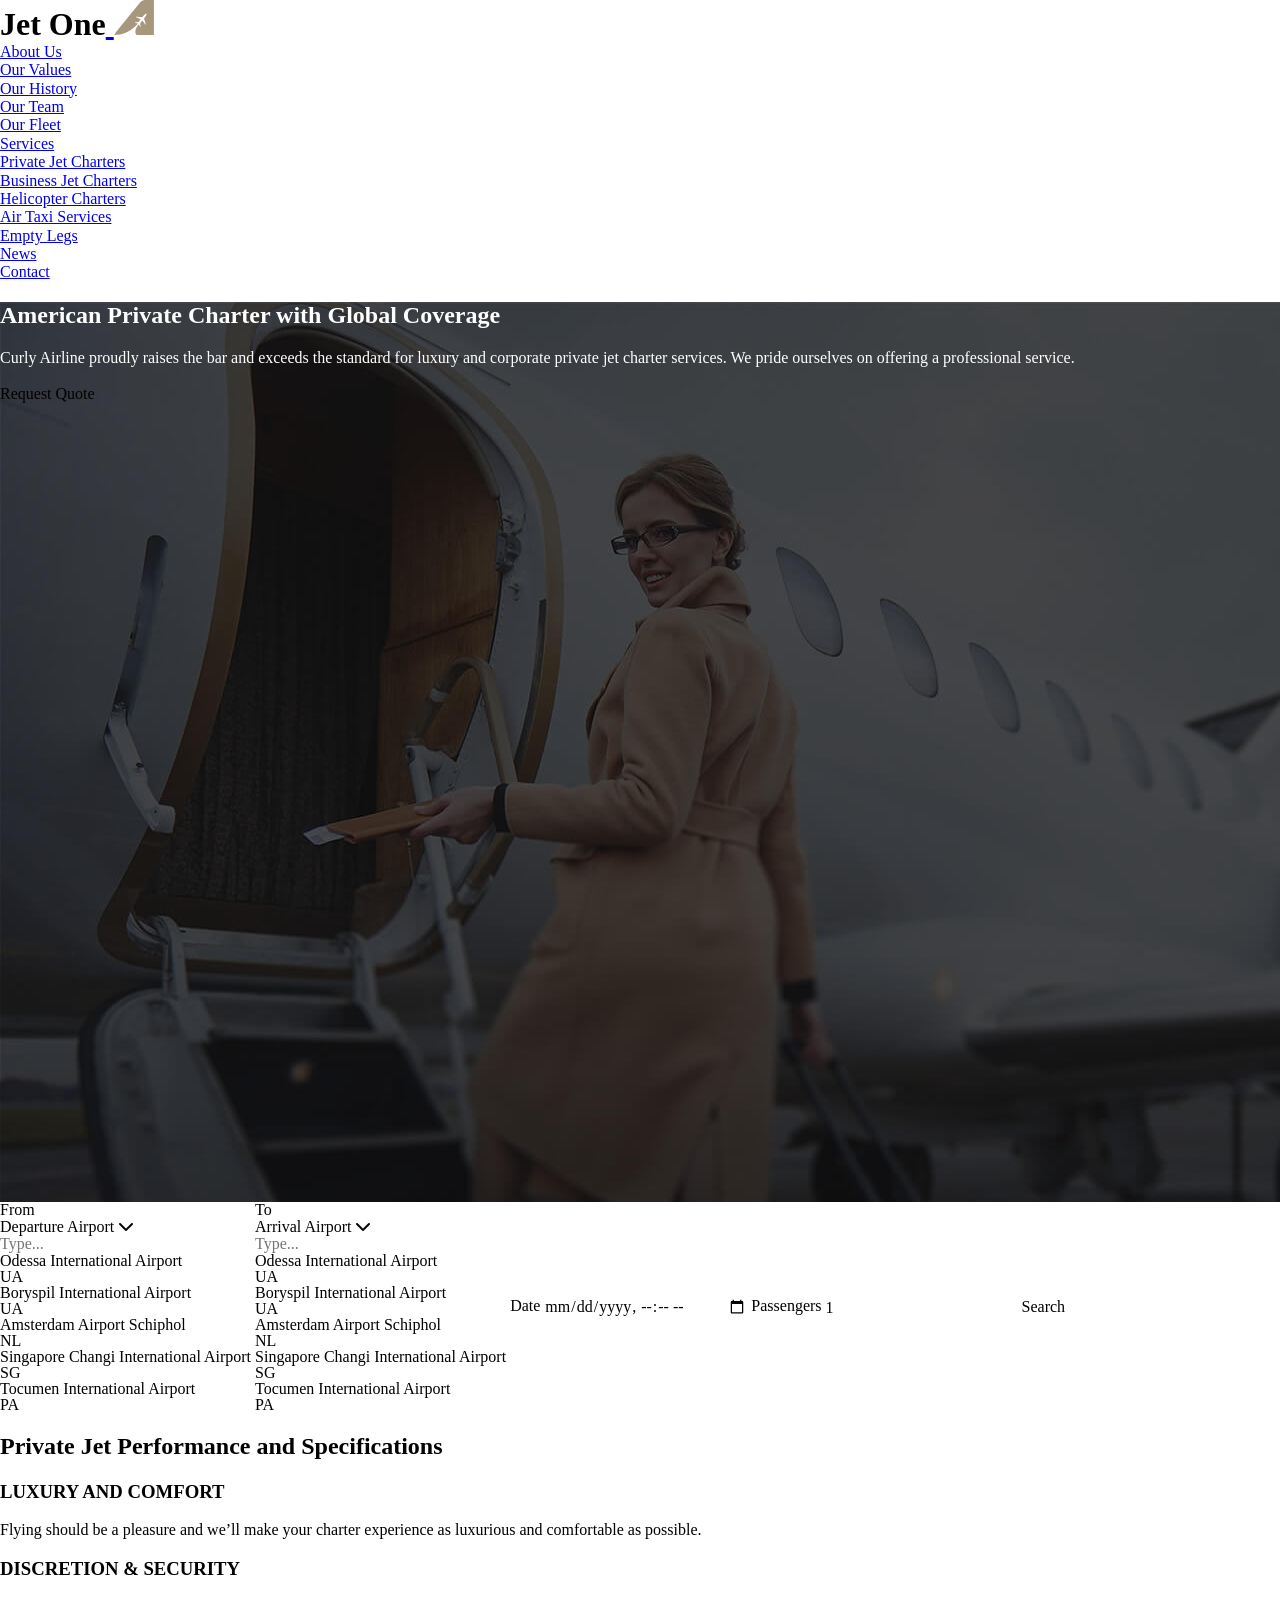
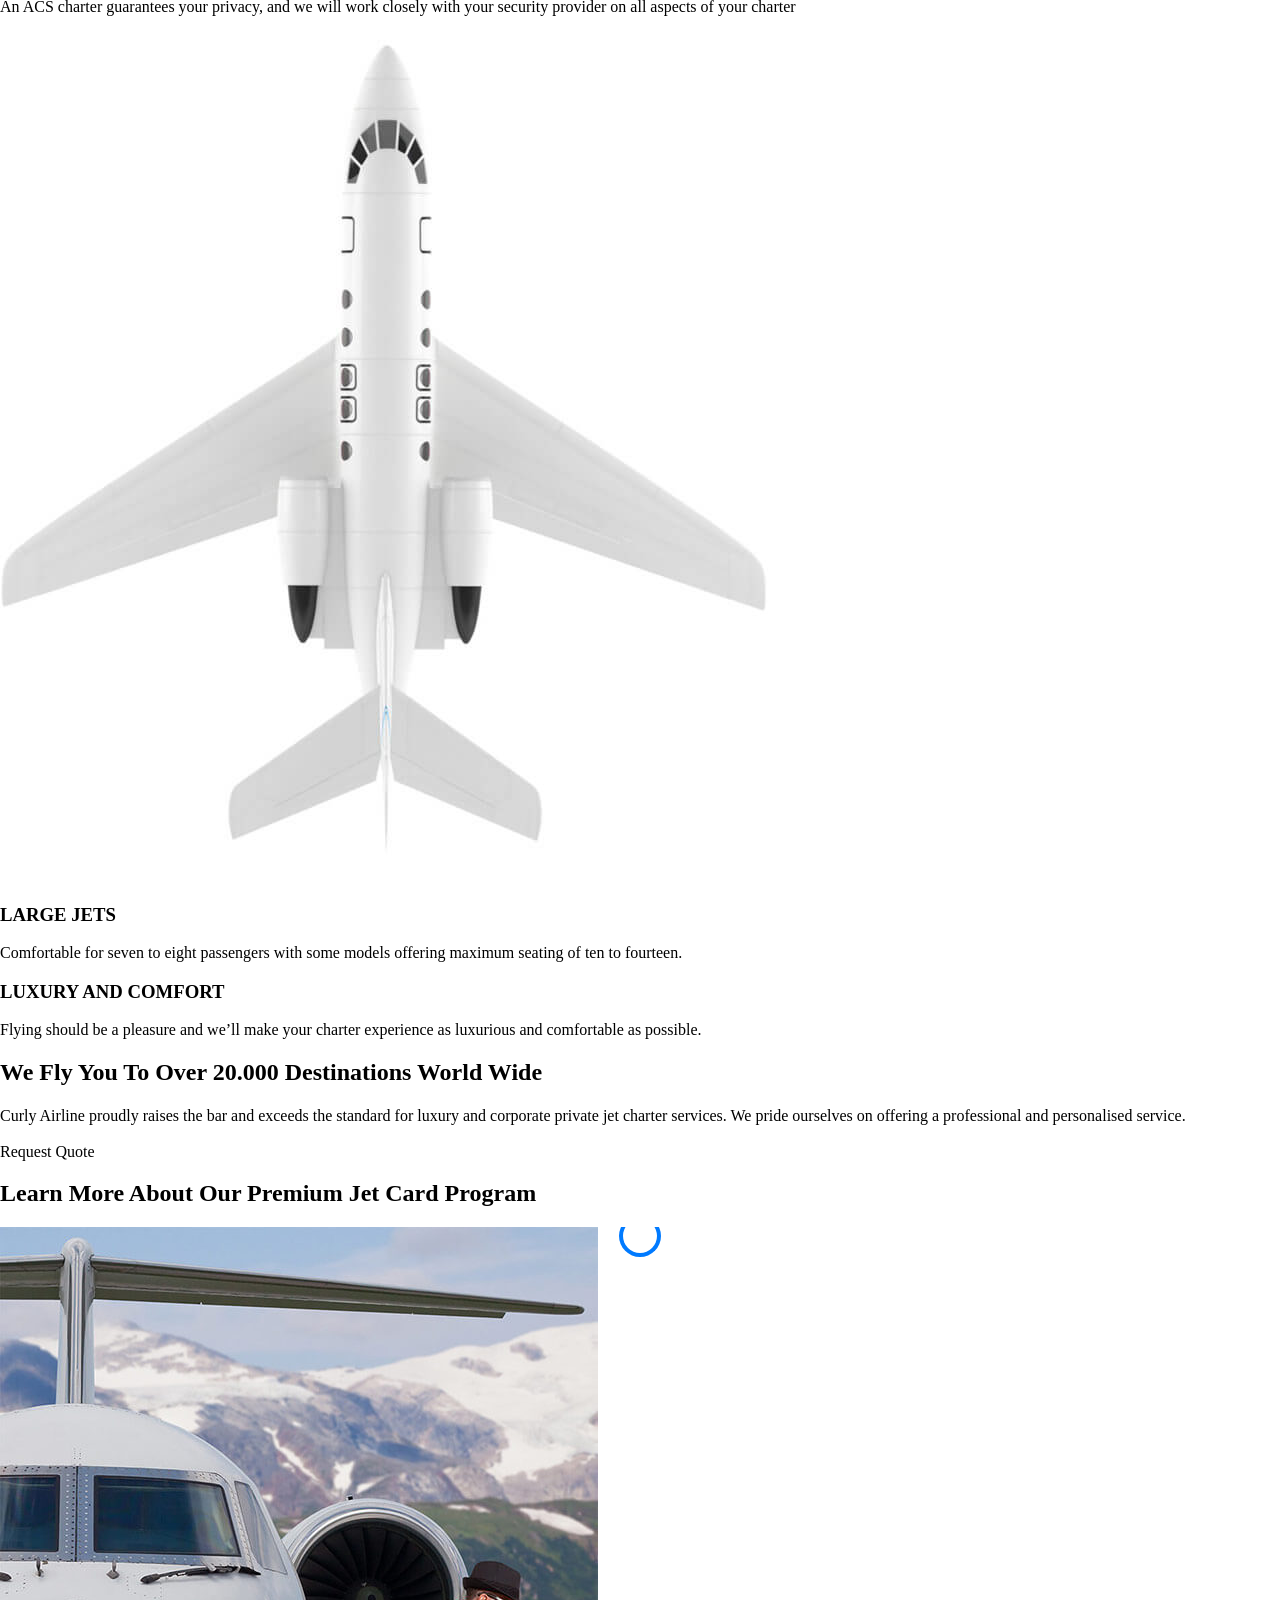
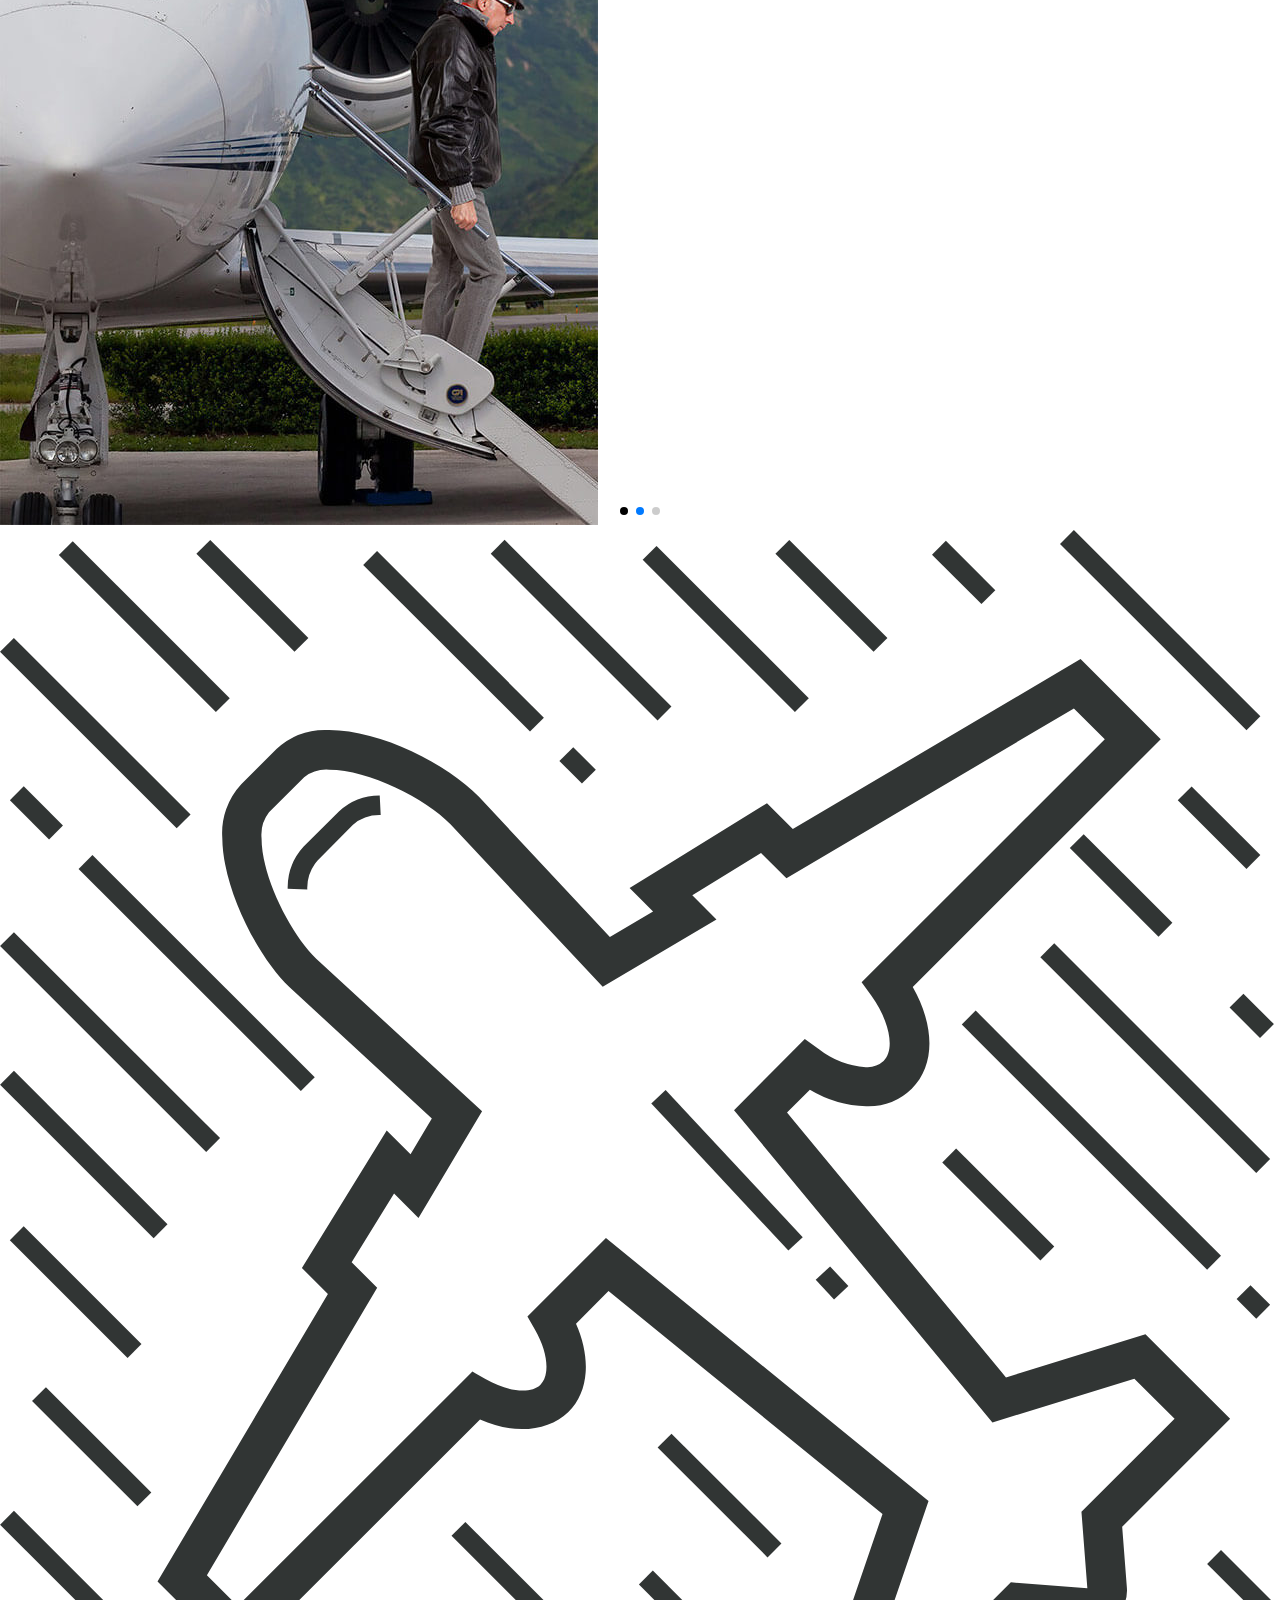
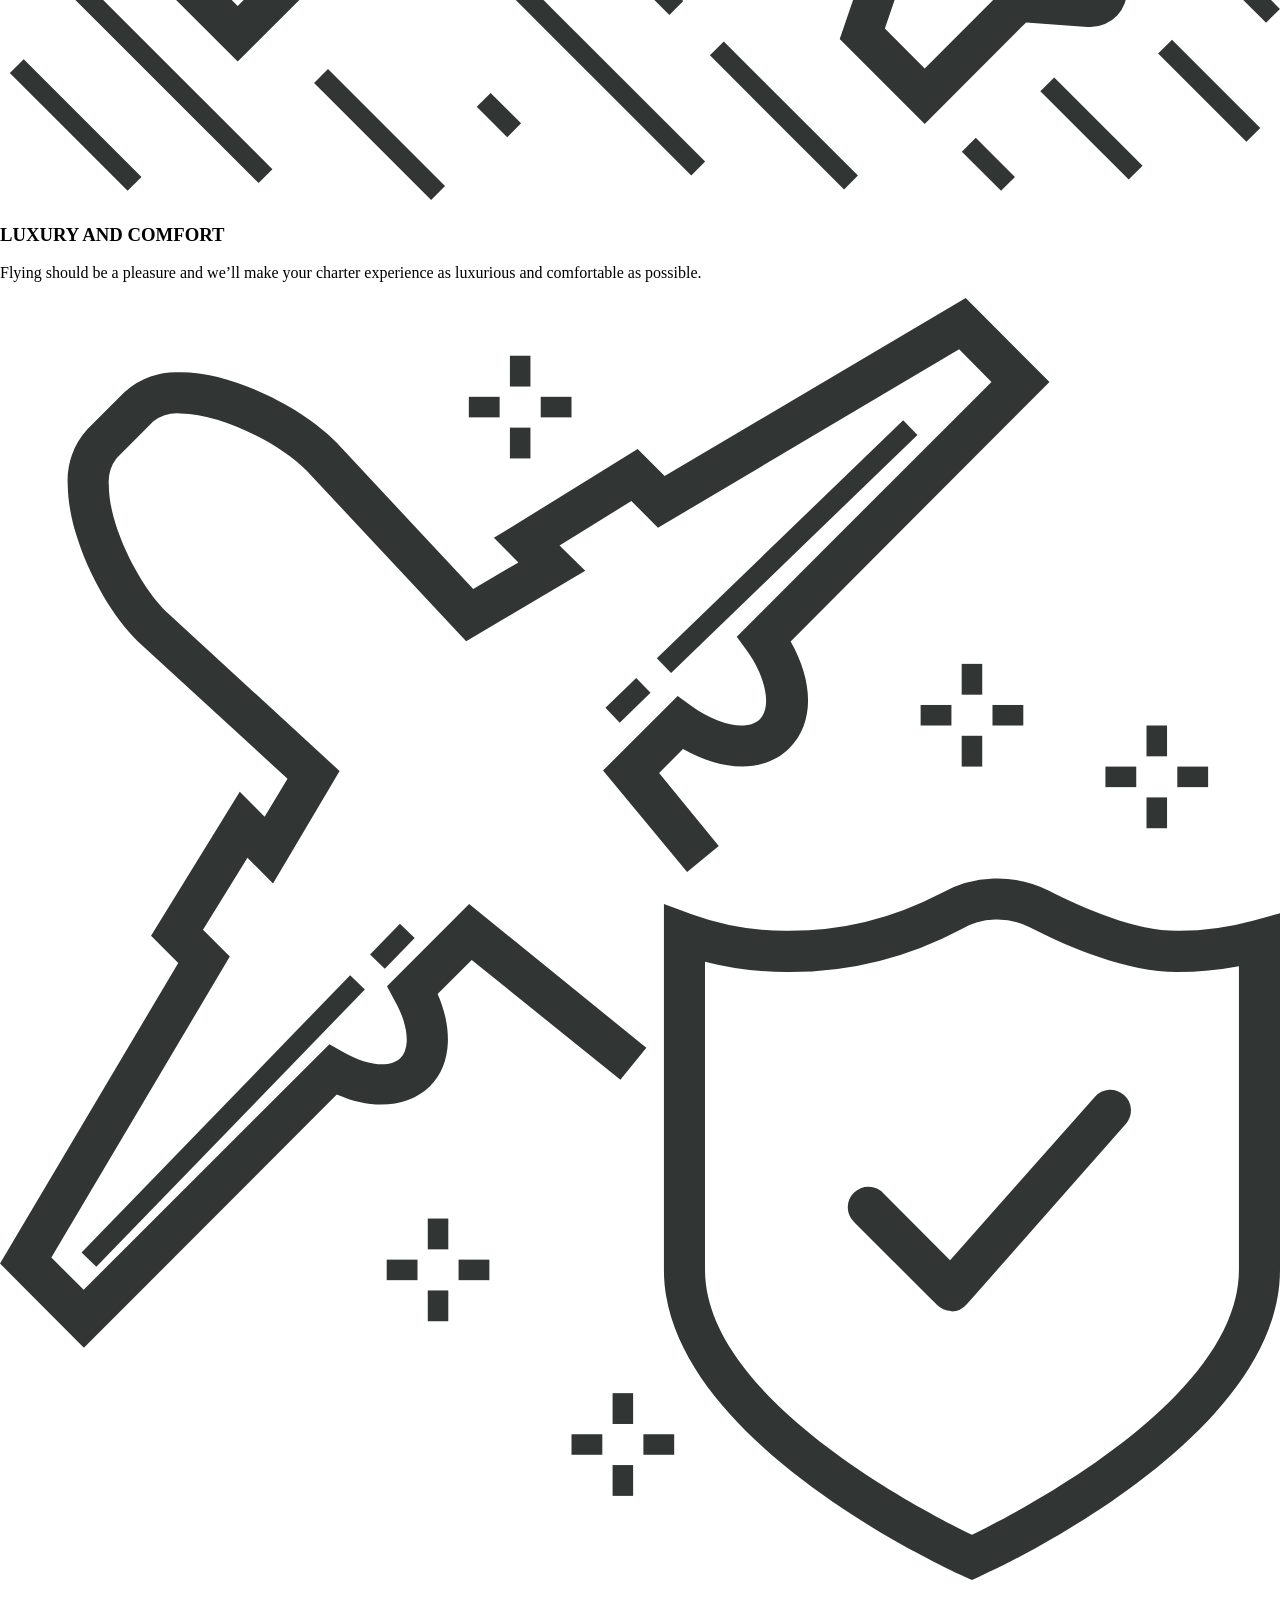
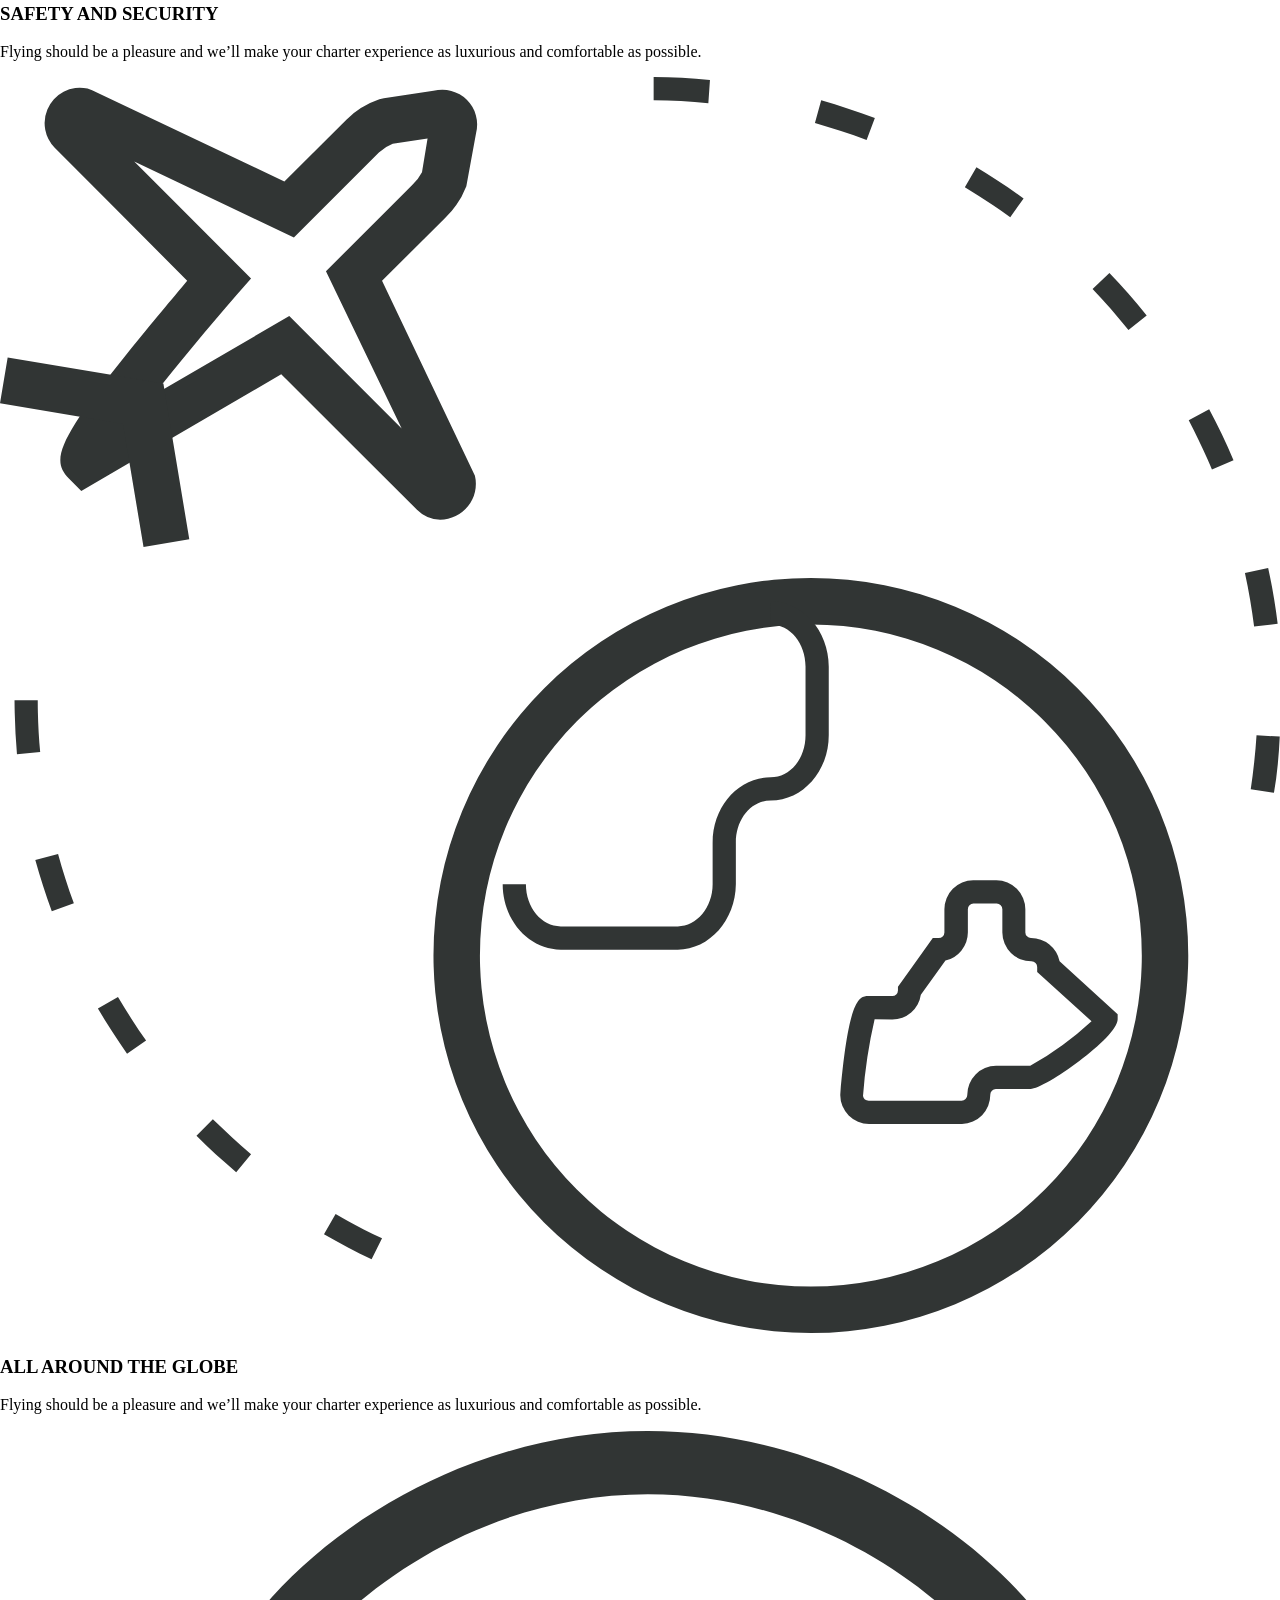
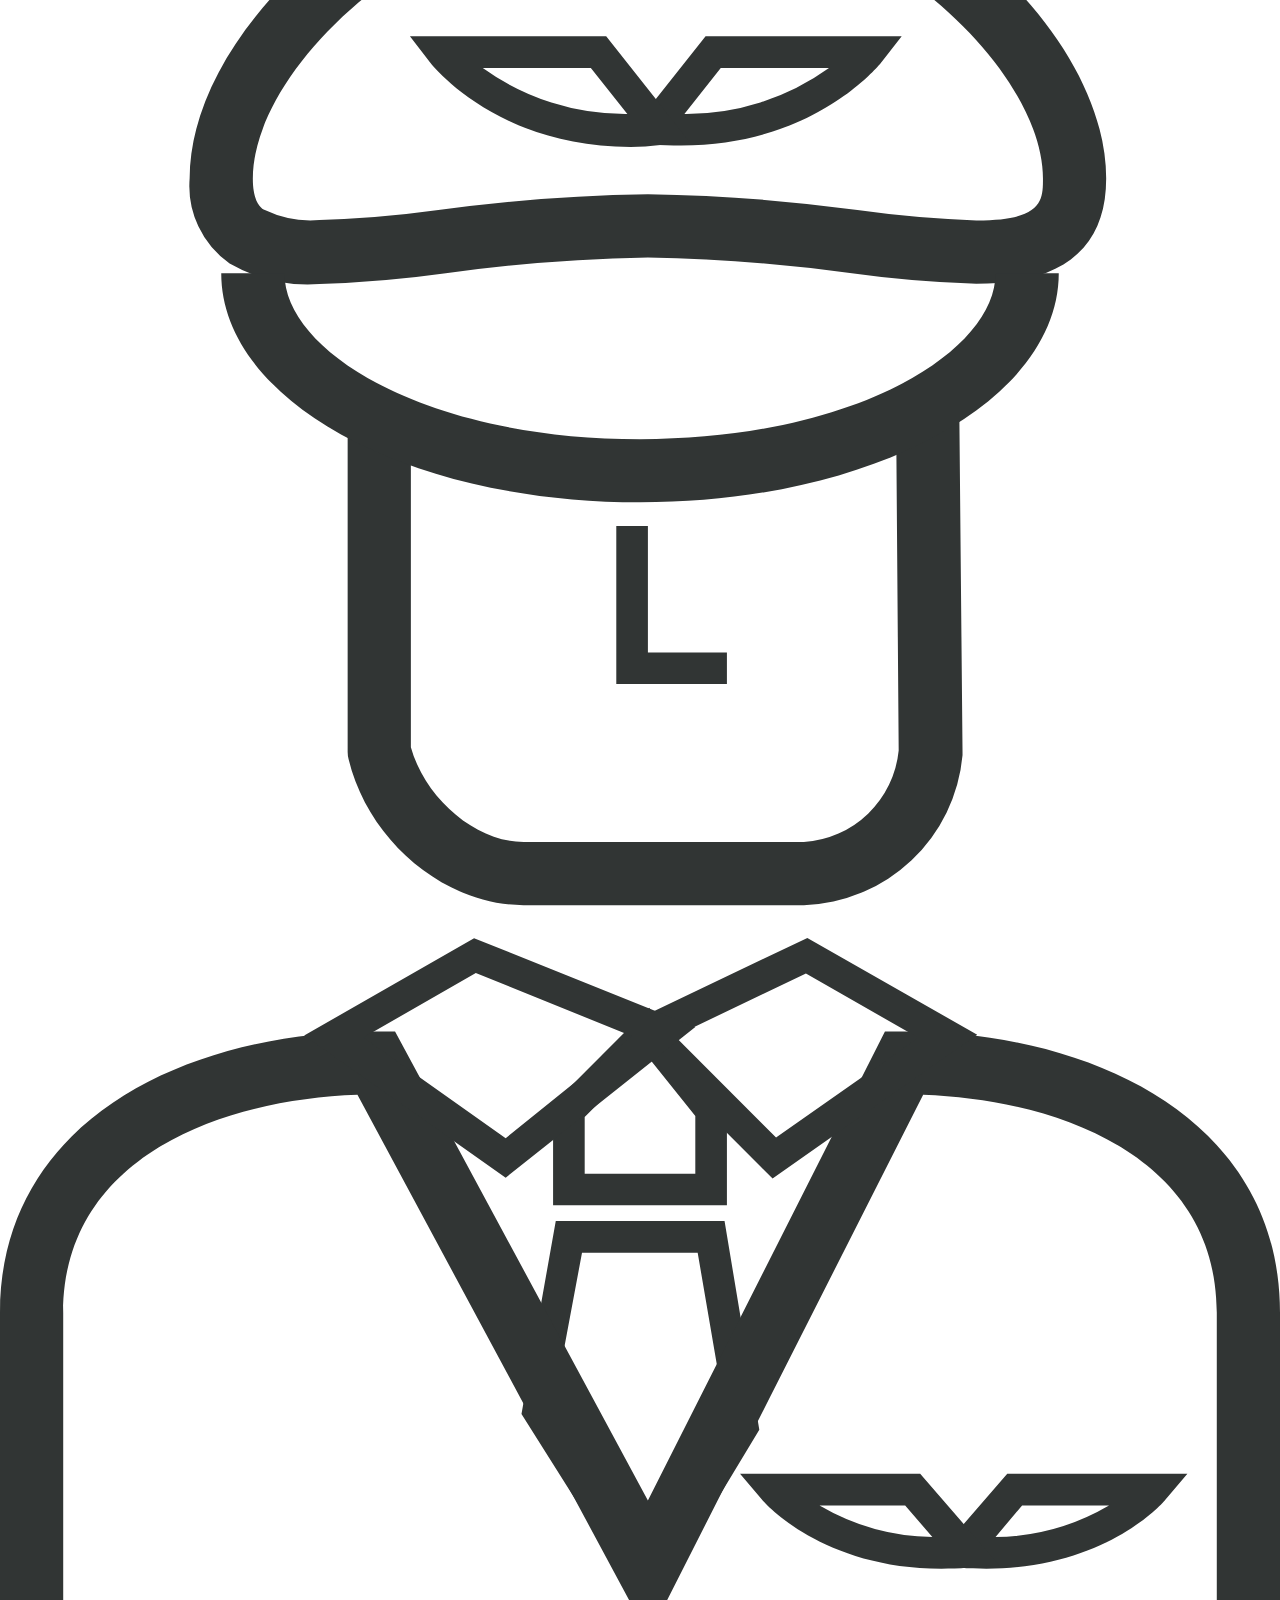
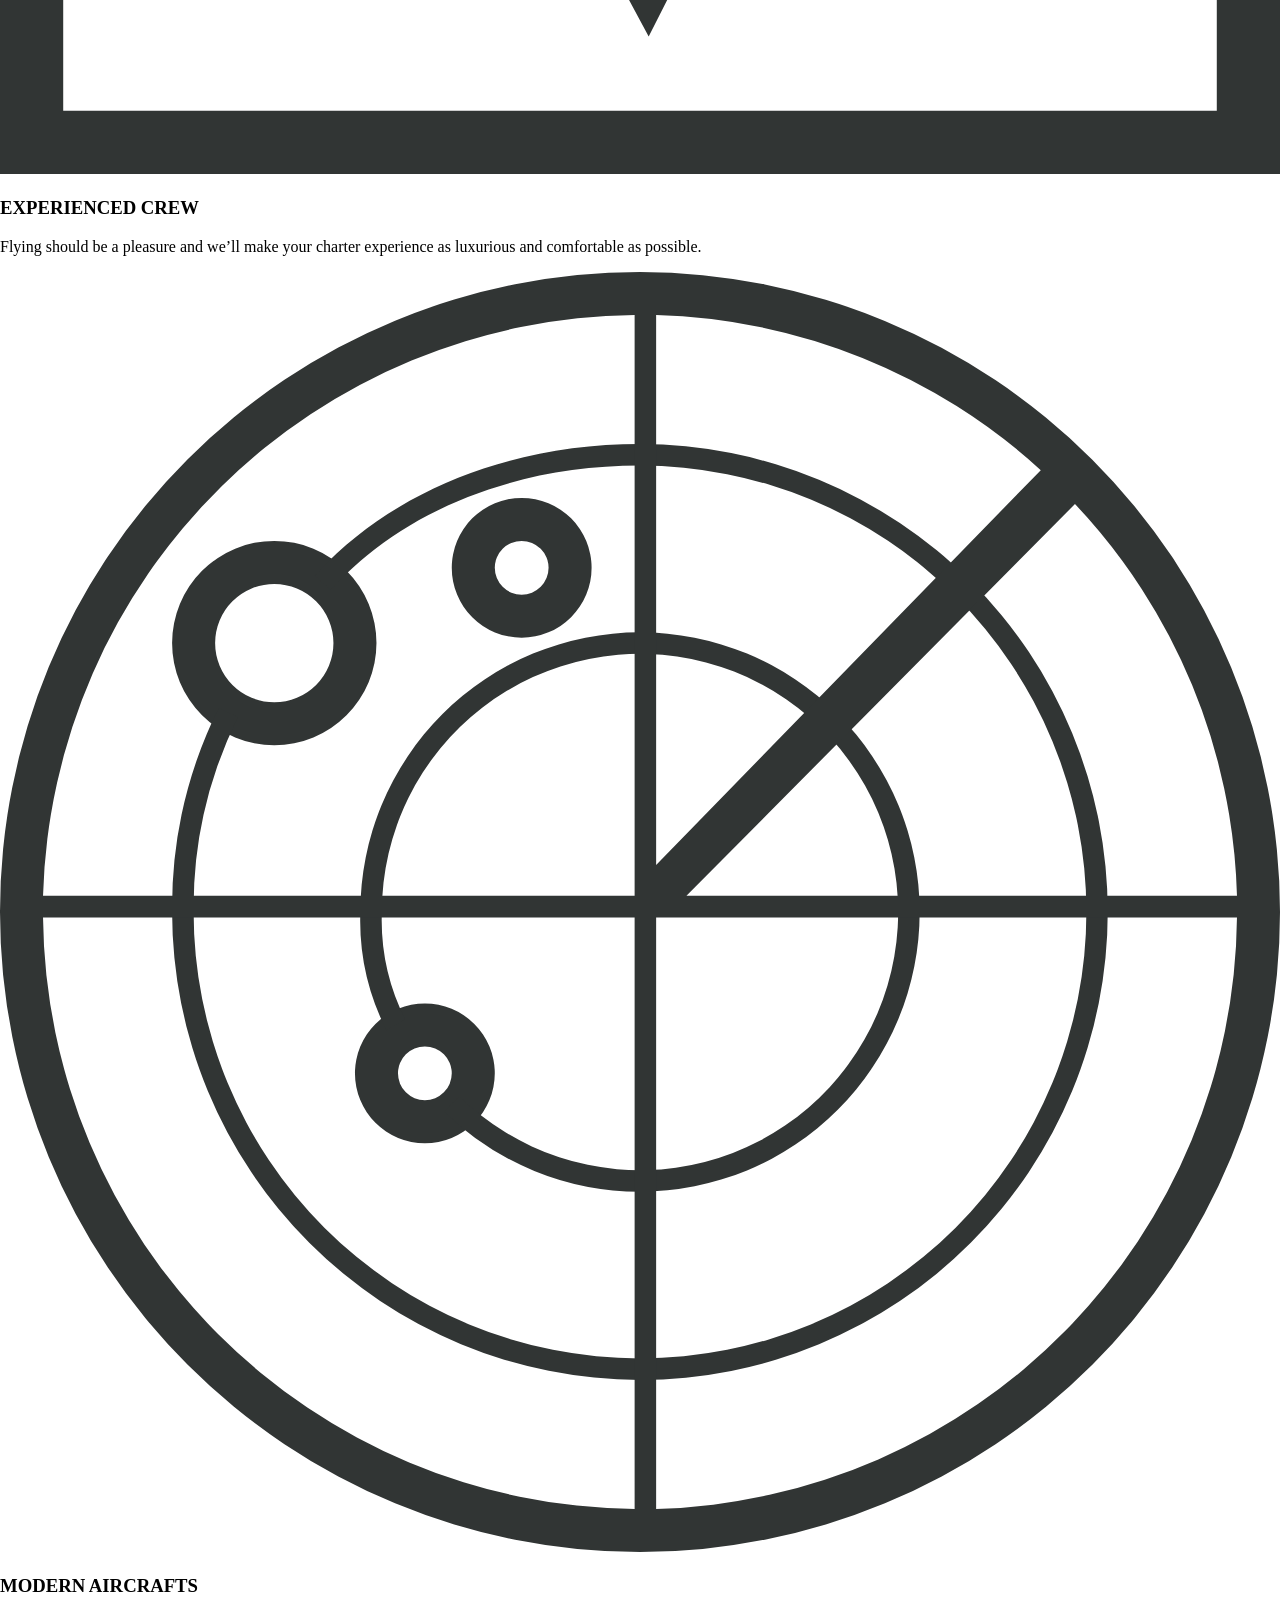
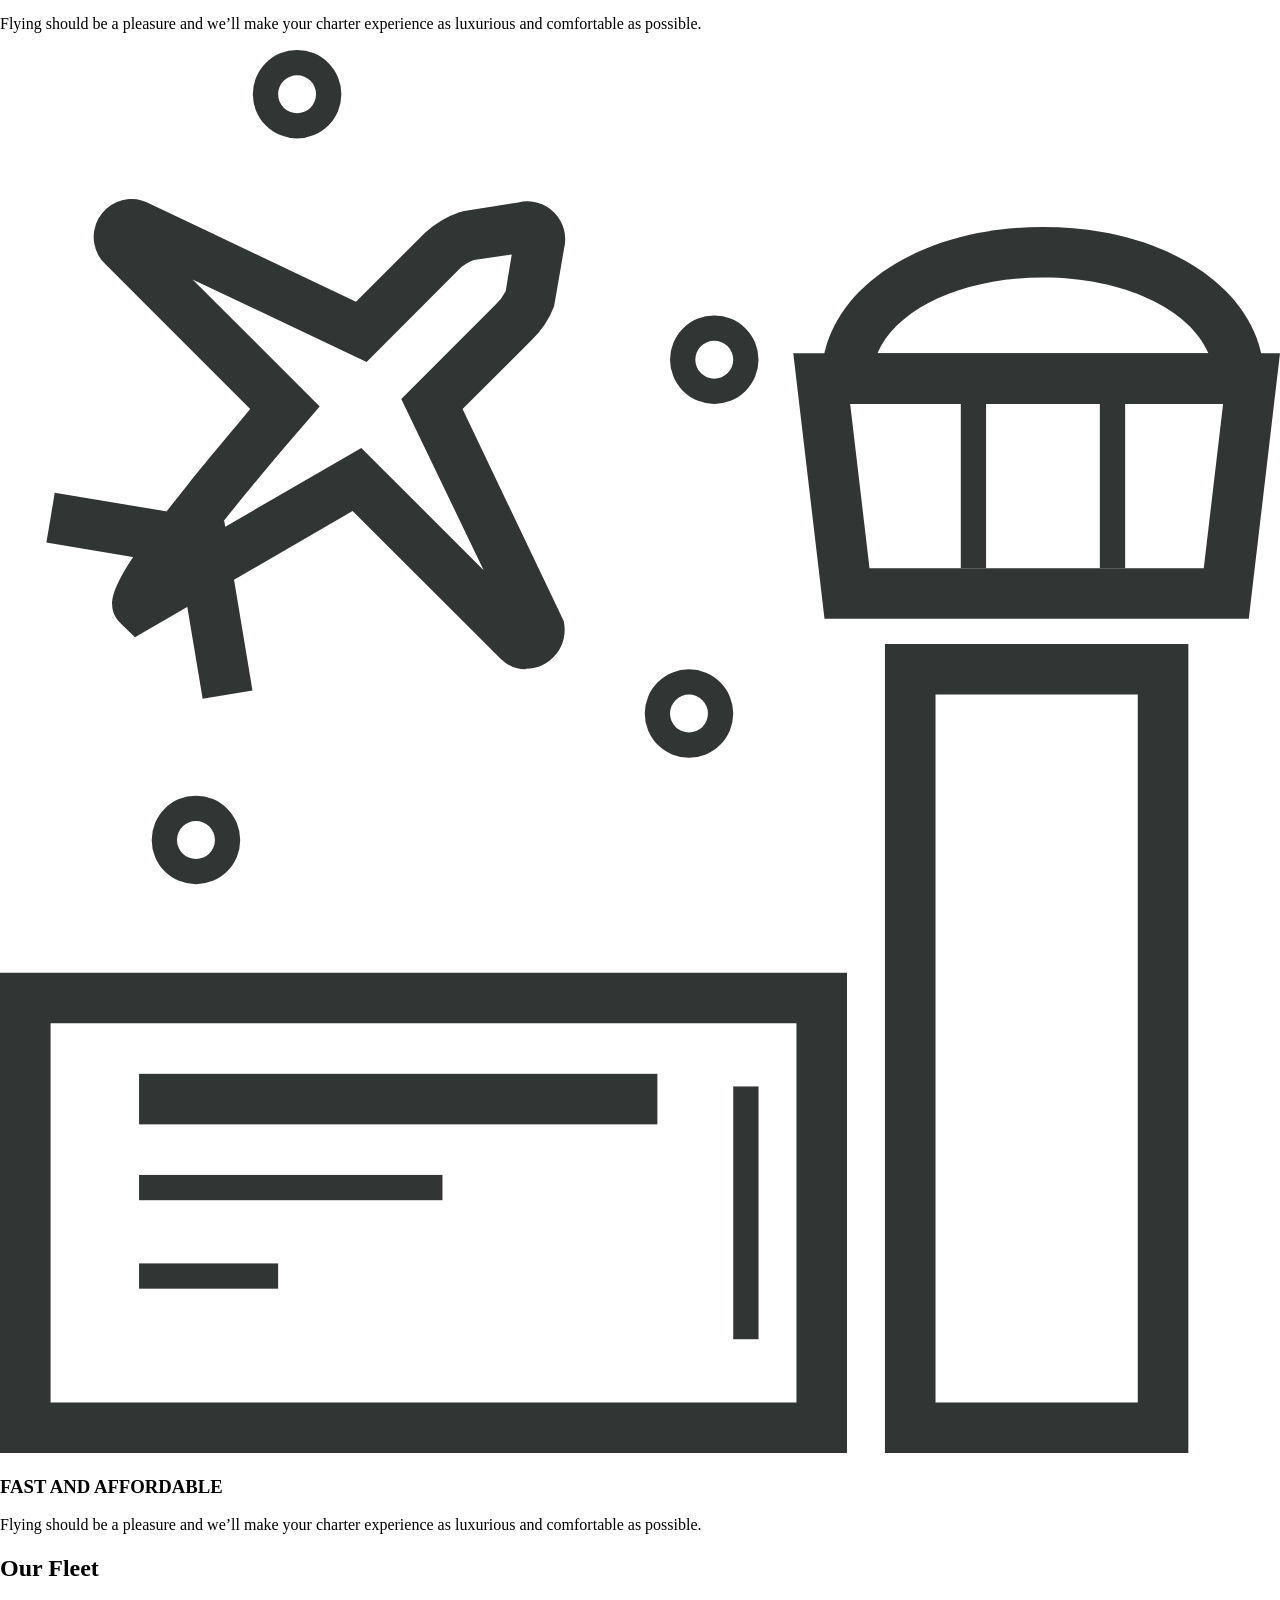
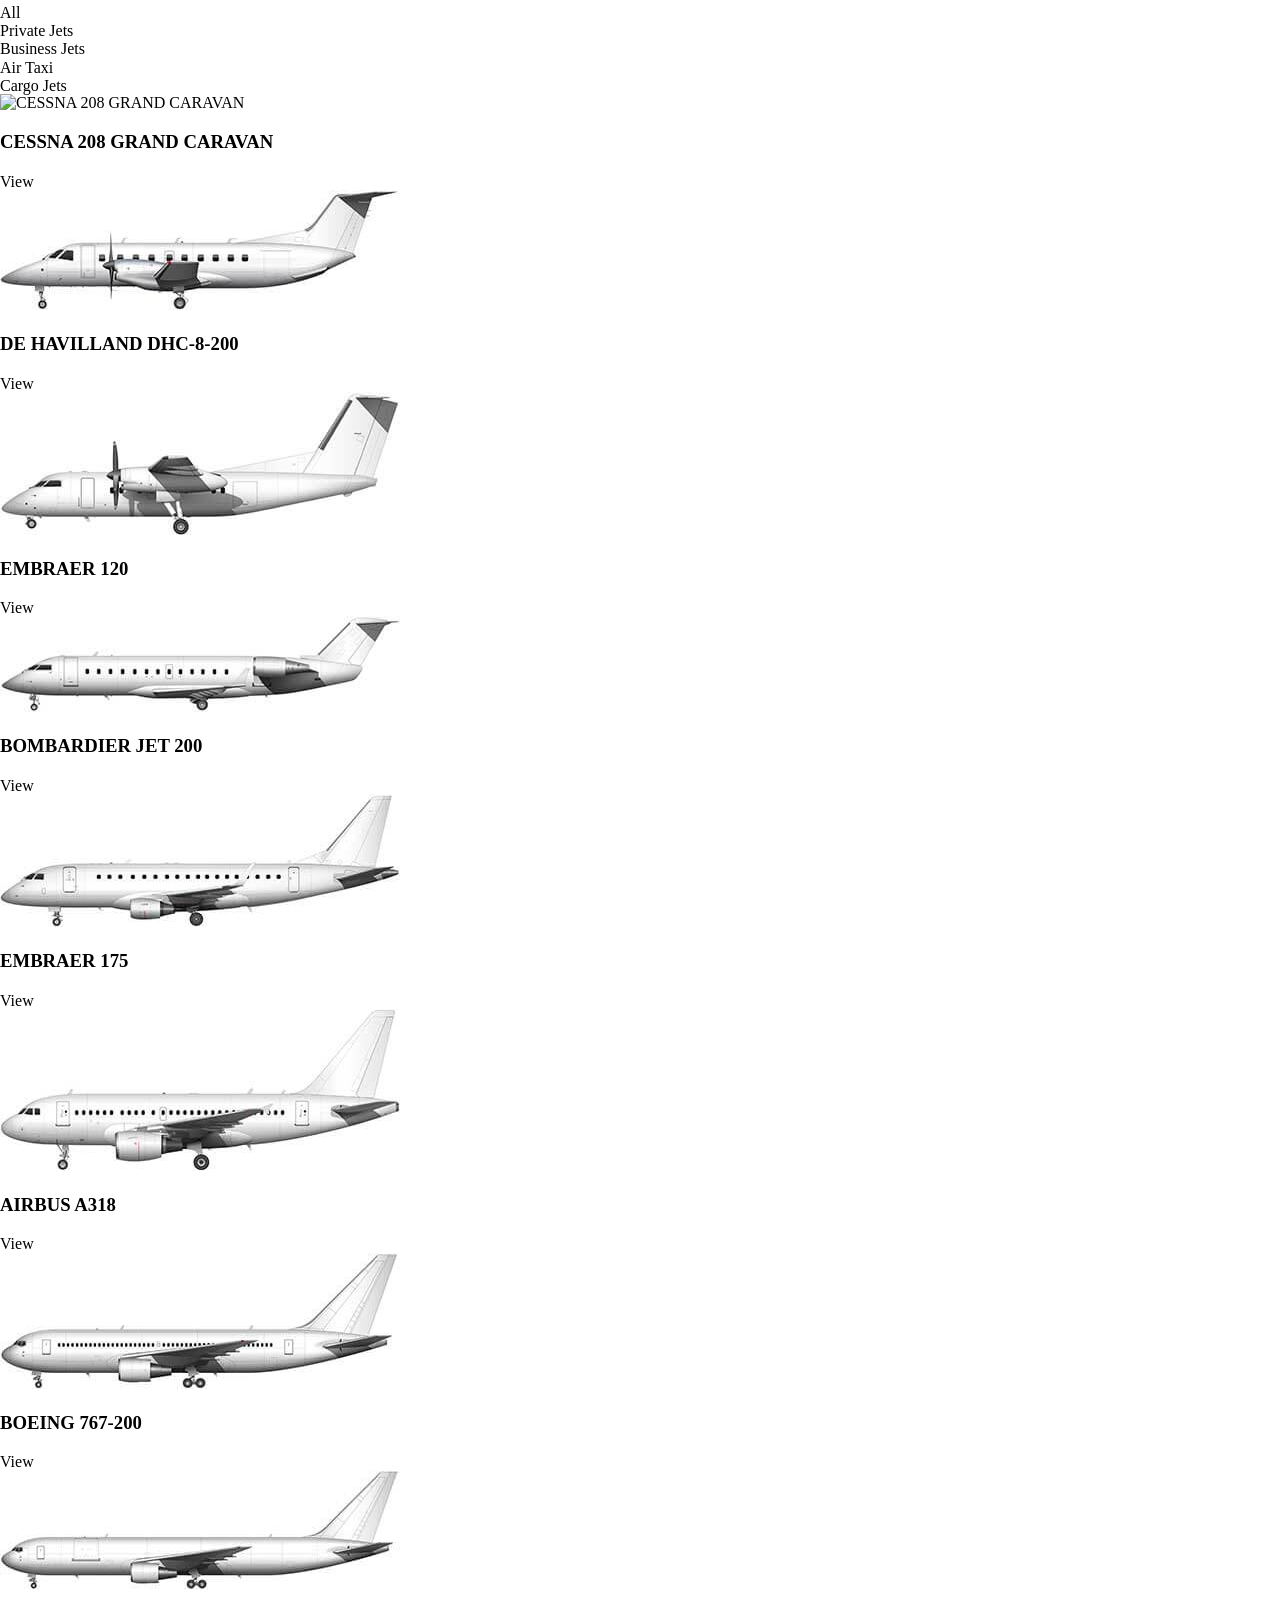
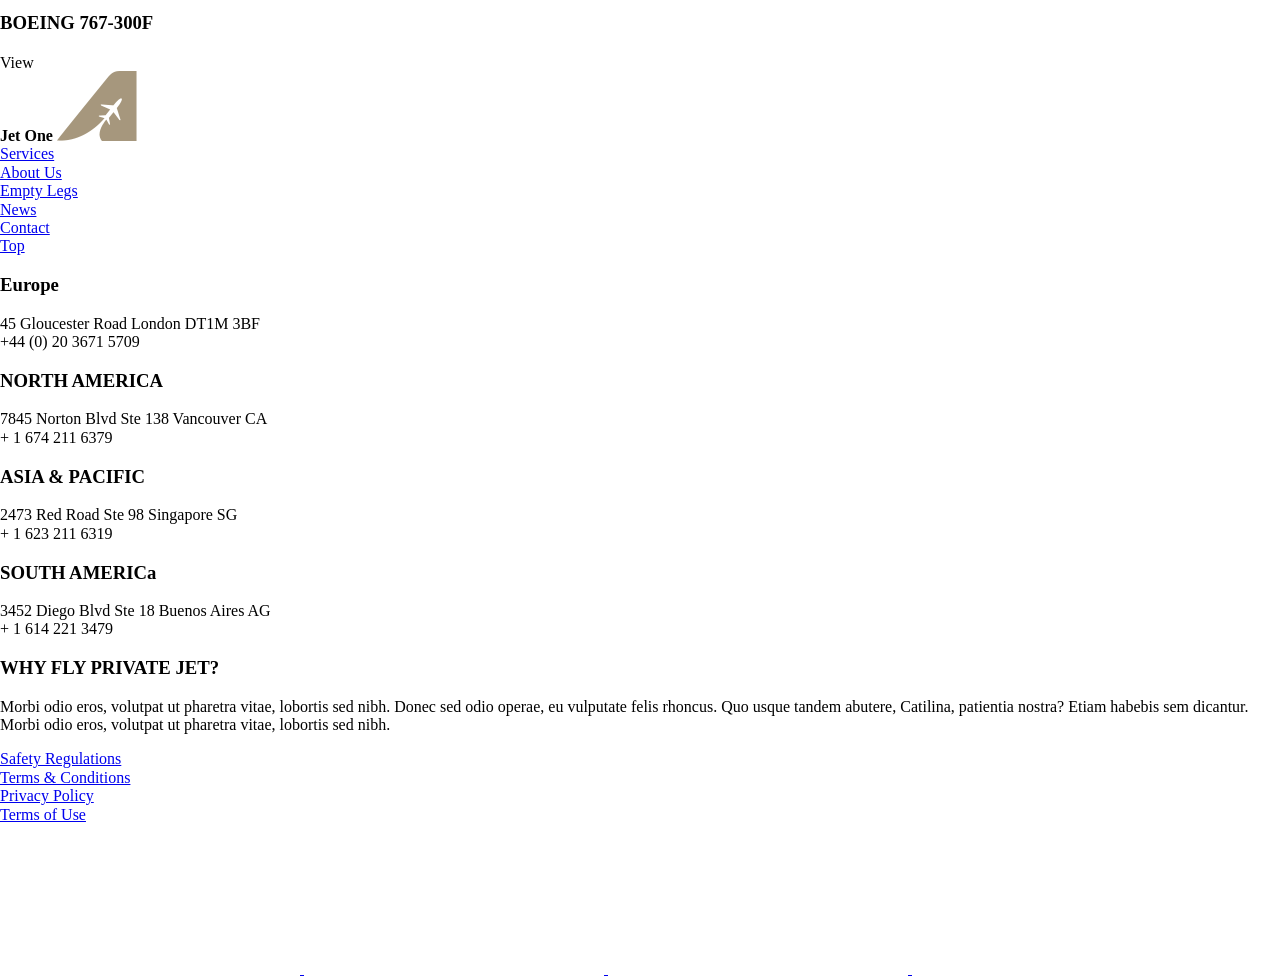
==== src/index.html @ f2563c3a "initial commit" ====
<!DOCTYPE html>
<html>
  <head>
    <title>Jet One</title>
    <meta charset="UTF-8" />
    <meta name="viewport" content="width=device-width, initial-scale=1" />
    <meta http-equiv="X-UA-Compatible" content="ie=edge" />
    <link
      rel="stylesheet"
      href="https://unpkg.com/swiper@8/swiper-bundle.min.css"
    />
    <link
      rel="stylesheet"
      href="https://cdnjs.cloudflare.com/ajax/libs/font-awesome/6.1.1/css/all.min.css"
    />
    <link rel="stylesheet" href="./css/style.css" />
  </head>
  <body>
    <div class="wrapper">
      <div class="container-fluid container-fluid_header">
        <div class="width-container">
          <header class="header">
            <h1 class="header__logo">
              <span class="invis">Jet One</span
              ><a href="#">
                <img src="./images/logo/logo_small.png" alt="logo"
              /></a>
            </h1>
            <div class="menu">
              <div class="menu__icon">
                <span></span>
              </div>
              <nav class="menu__nav">
                <ul class="menu__list">
                  <li>
                    <a class="menu__link" href="#">About Us</a>
                    <span class="menu__arrow"></span>
                    <ul class="menu__sub-list">
                      <li>
                        <a
                          data-goto=".container-second"
                          href="#"
                          class="menu__sub-link"
                          >Our Values</a
                        >
                      </li>
                      <li>
                        <a
                          data-goto=".container-third"
                          href="#"
                          class="menu__sub-link"
                          >Our History</a
                        >
                      </li>
                      <li>
                        <a
                          data-goto=".container-fourth"
                          href="#"
                          class="menu__sub-link"
                          >Our Team</a
                        >
                      </li>
                      <li>
                        <a
                          data-goto=".container-fleet"
                          href="#"
                          class="menu__sub-link"
                          >Our Fleet</a
                        >
                      </li>
                    </ul>
                  </li>
                  <li>
                    <a class="menu__link" href="#">Services</a>
                    <span class="menu__arrow"></span>
                    <ul class="menu__sub-list">
                      <li>
                        <a href="#" class="menu__sub-link"
                          >Private Jet Charters</a
                        >
                      </li>
                      <li>
                        <a href="#" class="menu__sub-link"
                          >Business Jet Charters</a
                        >
                      </li>
                      <li>
                        <a href="#" class="menu__sub-link"
                          >Helicopter Charters</a
                        >
                      </li>
                      <li>
                        <a href="#" class="menu__sub-link">Air Taxi Services</a>
                      </li>
                    </ul>
                  </li>
                  <li>
                    <a class="menu__link" href="#">Empty Legs</a>
                  </li>
                  <li>
                    <a class="menu__link" href="#">News</a>
                  </li>
                  <li>
                    <a class="menu__link" href="#">Contact</a>
                  </li>
                </ul>
              </nav>
            </div>
          </header>
        </div>
      </div>
      <main>
        <div class="container-first">
          <h2 class="container-first__title">
            American Private Charter with Global Coverage
          </h2>
          <p class="container-first__text">
            Curly Airline proudly raises the bar and exceeds the standard for
            luxury and corporate private jet charter services. We pride
            ourselves on offering a professional service.
          </p>
          <button class="container-first__button">Request Quote</button>
        </div>
        <div class="form-container">
          <form class="form" name="itinery" action="">
            <label class="form__label form__label_sel"
              >From
              <div id="select-depart"></div>
            </label>
            <label class="form__label form__label_sel"
              >To
              <div id="select-arrive"></div>
            </label>

            <label class="form__label form__label_date" for="date"
              >Date
              <input
                class="form__input"
                type="datetime-local"
                id="date"
                name="datetime"
              />
            </label>

            <label class="form__label form__label_num" for="num"
              >Passengers
              <input
                class="form__input"
                type="number"
                id="num"
                name="number"
                min="1"
                value="1"
              />
            </label>
            <button class="form__submit" type="submit">Search</button>
          </form>
        </div>
        <div class="width-container">
          <div class="container-second">
            <h2 class="container-second__title">
              Private Jet Performance and Specifications
            </h2>
            <div class="flight-info-container flight-info-container_top">
              <h3 class="flight-info-container__title">LUXURY AND COMFORT</h3>
              <p class="flight-info-container__text">
                Flying should be a pleasure and we’ll make your charter
                experience as luxurious and comfortable as possible.
              </p>
            </div>
            <div class="flight-info-container flight-info-container_top">
              <h3 class="flight-info-container__title">
                DISCRETION & SECURITY
              </h3>
              <p class="flight-info-container__text">
                An ACS charter guarantees your privacy, and we will work closely
                with your security provider on all aspects of your charter
              </p>
            </div>
            <div class="second-container-plane">
              <img
                class="second-container-plane__img"
                src="./images/plane-1-768x848.jpeg"
                alt="plane"
              />
            </div>
            <div class="flight-info-container">
              <h3 class="flight-info-container__title">LARGE JETS</h3>
              <p class="flight-info-container__text">
                Comfortable for seven to eight passengers with some models
                offering maximum seating of ten to fourteen.
              </p>
            </div>
            <div class="flight-info-container">
              <h3 class="flight-info-container__title">LUXURY AND COMFORT</h3>
              <p class="flight-info-container__text">
                Flying should be a pleasure and we’ll make your charter
                experience as luxurious and comfortable as possible.
              </p>
            </div>
          </div>
        </div>
        <div class="container-third">
          <h2 class="container-third__title">
            We Fly You To Over 20.000 Destinations World Wide
          </h2>
          <p class="container-third__text">
            Curly Airline proudly raises the bar and exceeds the standard for
            luxury and corporate private jet charter services. We pride
            ourselves on offering a professional and personalised service.
          </p>
          <button class="container-third__button">Request Quote</button>
        </div>
        <div class="container-fluid">
          <div class="width-container">
            <div class="container-fourth">
              <h2 class="container-fourth__title">
                Learn More About Our Premium Jet Card Program
              </h2>
              <div class="container-fourth__content-container">
                <div class="swiper">
                  <div class="swiper-wrapper">
                    <div class="swiper-slide">
                      <img
                        data-src="./images/slider/slider1.jpeg"
                        src="./images/slider/1x1.png"
                        alt="slide1"
                        class="swiper-lazy"
                      />
                      <div class="swiper-lazy-preloader"></div>
                    </div>
                    <div class="swiper-slide">
                      <img
                        data-src="./images/slider/slider2.jpeg"
                        src="./images/slider/1x1.png"
                        alt="slide2"
                        class="swiper-lazy"
                      />
                      <div class="swiper-lazy-preloader"></div>
                    </div>
                    <div class="swiper-slide">
                      <img
                        data-src="./images/slider/slider3.jpeg"
                        src="./images/slider/1x1.png"
                        alt="slide3"
                        class="swiper-lazy"
                      />
                      <div class="swiper-lazy-preloader"></div>
                    </div>
                  </div>
                  <div class="swiper-pagination"></div>
                </div>
                <div class="container-fourth__info-card-container">
                  <div class="info-card">
                    <div class="info-card__img-container">
                      <img
                        class="info-card__img"
                        src="./images/svg/Asset-5.svg"
                        alt="plane"
                      />
                    </div>
                    <h3 class="info-card__title">LUXURY AND COMFORT</h3>
                    <p class="info-card__text">
                      Flying should be a pleasure and we’ll make your charter
                      experience as luxurious and comfortable as possible.
                    </p>
                  </div>
                  <div class="info-card">
                    <div class="info-card__img-container">
                      <img
                        class="info-card__img"
                        src="./images/svg/Asset-2.svg"
                        alt="safety"
                      />
                    </div>
                    <h3 class="info-card__title">SAFETY AND SECURITY</h3>
                    <p class="info-card__text">
                      Flying should be a pleasure and we’ll make your charter
                      experience as luxurious and comfortable as possible.
                    </p>
                  </div>
                  <div class="info-card">
                    <div class="info-card__img-container">
                      <img
                        class="info-card__img"
                        src="./images/svg/Asset-4.svg"
                        alt="globe"
                      />
                    </div>
                    <h3 class="info-card__title">ALL AROUND THE GLOBE</h3>
                    <p class="info-card__text">
                      Flying should be a pleasure and we’ll make your charter
                      experience as luxurious and comfortable as possible.
                    </p>
                  </div>
                  <div class="info-card">
                    <div class="info-card__img-container">
                      <img
                        class="info-card__img"
                        src="./images/svg/Asset-1.svg"
                        alt="pilot"
                      />
                    </div>
                    <h3 class="info-card__title">EXPERIENCED CREW</h3>
                    <p class="info-card__text">
                      Flying should be a pleasure and we’ll make your charter
                      experience as luxurious and comfortable as possible.
                    </p>
                  </div>
                  <div class="info-card">
                    <div class="info-card__img-container">
                      <img
                        class="info-card__img"
                        src="./images/svg/Asset-6.svg"
                        alt="radar"
                      />
                    </div>
                    <h3 class="info-card__title">MODERN AIRCRAFTS</h3>
                    <p class="info-card__text">
                      Flying should be a pleasure and we’ll make your charter
                      experience as luxurious and comfortable as possible.
                    </p>
                  </div>
                  <div class="info-card">
                    <div class="info-card__img-container">
                      <img
                        class="info-card__img"
                        src="./images/svg/Asset-3.svg"
                        alt="tower"
                      />
                    </div>
                    <h3 class="info-card__title">FAST AND AFFORDABLE</h3>
                    <p class="info-card__text">
                      Flying should be a pleasure and we’ll make your charter
                      experience as luxurious and comfortable as possible.
                    </p>
                  </div>
                </div>
              </div>
            </div>
          </div>
        </div>
        <div class="width-container">
          <div class="container-fleet">
            <h2 class="container-fleet__title">Our Fleet</h2>
            <ul class="container-fleet__btn-list">
              <li>
                <button class="container-fleet__button" data-fleet="all">
                  All
                </button>
              </li>
              <li>
                <button class="container-fleet__button" data-fleet="private">
                  Private Jets
                </button>
              </li>
              <li>
                <button class="container-fleet__button" data-fleet="business">
                  Business Jets
                </button>
              </li>
              <li>
                <button class="container-fleet__button" data-fleet="taxi">
                  Air Taxi
                </button>
              </li>
              <li>
                <button class="container-fleet__button" data-fleet="cargo">
                  Cargo Jets
                </button>
              </li>
            </ul>
            <div class="container-fleet__tile-container"></div>
          </div>
        </div>
      </main>
      <div class="container-fluid container-fluid_footer">
        <div class="width-container">
          <footer class="footer">
            <strong class="footer__logo">
              <span class="invis">Jet One</span>
              <img src="./images/logo/logo.png" alt="logo" />
            </strong>
            <nav class="footer-nav">
              <ul class="footer-nav__ul">
                <li>
                  <a class="footer-nav__link" href="#">Services</a>
                </li>
                <li>
                  <a class="footer-nav__link" href="#">About Us</a>
                </li>
                <li>
                  <a class="footer-nav__link" href="#">Empty Legs</a>
                </li>
                <li>
                  <a class="footer-nav__link" href="#">News</a>
                </li>
                <li>
                  <a class="footer-nav__link" href="#">Contact</a>
                </li>
              </ul>
              <a class="footer-nav__top-link" href="#"
                ><span class="footer-nav__arrow"></span> Top</a
              >
            </nav>
            <div class="footer-bottom">
              <div class="contact-area">
                <h3 class="contact-area__title">Europe</h3>
                <span class="contact-area__adress">
                  45 Gloucester Road London DT1M 3BF
                  <br />
                  +44 (0) 20 3671 5709
                </span>
              </div>
              <div class="contact-area">
                <h3 class="contact-area__title">NORTH AMERICA</h3>
                <span class="contact-area__adress">
                  7845 Norton Blvd Ste 138 Vancouver CA
                  <br />
                  + 1 674 211 6379
                </span>
              </div>
              <div class="contact-area">
                <h3 class="contact-area__title">ASIA & PACIFIC</h3>
                <span class="contact-area__adress">
                  2473 Red Road Ste 98 Singapore SG
                  <br />
                  + 1 623 211 6319
                </span>
              </div>
              <div class="contact-area">
                <h3 class="contact-area__title">SOUTH AMERICa</h3>
                <span class="contact-area__adress">
                  3452 Diego Blvd Ste 18 Buenos Aires AG
                  <br />
                  + 1 614 221 3479
                </span>
              </div>
              <div class="why-us">
                <h3 class="why-us__title">WHY FLY PRIVATE JET?</h3>
                <p class="why-us__text">
                  Morbi odio eros, volutpat ut pharetra vitae, lobortis sed
                  nibh. Donec sed odio operae, eu vulputate felis rhoncus. Quo
                  usque tandem abutere, Catilina, patientia nostra? Etiam
                  habebis sem dicantur. Morbi odio eros, volutpat ut pharetra
                  vitae, lobortis sed nibh.
                </p>
              </div>
              <ul class="regulatory-links">
                <li>
                  <a href="#" class="regulatory-links__link"
                    >Safety Regulations</a
                  >
                </li>
                <li>
                  <a href="#" class="regulatory-links__link"
                    >Terms & Conditions</a
                  >
                </li>
                <li>
                  <a href="#" class="regulatory-links__link">Privacy Policy</a>
                </li>
                <li>
                  <a href="#" class="regulatory-links__link">Terms of Use</a>
                </li>
              </ul>
              <div class="social-links">
                <a href="#" class="social-links__link">
                  <svg class="social-links__svg">
                    <use xlink:href="images/svg/socials-sprite.svg#facebook" />
                  </svg>
                </a>
                <a href="#" class="social-links__link">
                  <svg class="social-links__svg">
                    <use xlink:href="./images/svg/socials-sprite.svg#twitter" />
                  </svg>
                </a>
                <a href="#" class="social-links__link"
                  ><svg class="social-links__svg">
                    <use
                      xlink:href="./images/svg/socials-sprite.svg#instagram"
                    />
                  </svg>
                </a>
                <a href="#" class="social-links__link">
                  <svg class="social-links__svg">
                    <use xlink:href="./images/svg/socials-sprite.svg#youtube" />
                  </svg>
                </a>
              </div>
            </div>
          </footer>
        </div>
      </div>
    </div>
    <script src="https://unpkg.com/swiper@8/swiper-bundle.min.js"></script>
    <script src="./js/script.js"></script>
    <script src="./js/burger.js"></script>
    <script src="./js/select.js"></script>
    <script src="./js/swiper.js"></script>
    <script src="./js/fleet.js"></script>
  </body>
</html>
---- src/css/style.css ----
@import"https://fonts.googleapis.com/css2?family=Montserrat:wght@400;500;600;700&display=swap";@font-face{font-family:"icomoon";src:url("../fonts/icomoon.eot?8n1qvb");src:url("../fonts/icomoon.eot?8n1qvb#iefix") format("embedded-opentype"),url("../fonts/icomoon.ttf?8n1qvb") format("truetype"),url("../fonts/icomoon.woff?8n1qvb") format("woff"),url("../fonts/icomoon.svg?8n1qvb#icomoon") format("svg");font-weight:normal;font-style:normal;font-display:block}[class^=icon-],[class*=" icon-"]{font-family:"icomoon" !important;font-style:normal;font-weight:normal;font-variant:normal;text-transform:none;line-height:1;-webkit-font-smoothing:antialiased;-moz-osx-font-smoothing:grayscale}.icon-buy:before{content:"";color:#fff}.icon-magnify:before{content:"";color:#fff}.icon-user:before{content:"";color:#fff}/*! normalize.css v8.0.0 | MIT License | github.com/necolas/normalize.css */html{line-height:1.15;-webkit-text-size-adjust:100%}body{margin:0}h1{font-size:2em;margin:.67em 0;margin:0}ul{list-style:none;margin:0;padding:0}hr{box-sizing:content-box;height:0;overflow:visible}pre{font-family:monospace,monospace;font-size:1em}a{background-color:rgba(0,0,0,0)}abbr[title]{border-bottom:none;text-decoration:underline;-webkit-text-decoration:underline dotted;text-decoration:underline dotted}b,strong{font-weight:bolder}code,kbd,samp{font-family:monospace,monospace;font-size:1em}small{font-size:80%}sub,sup{font-size:75%;line-height:0;position:relative;vertical-align:baseline}sub{bottom:-0.25em}sup{top:-0.5em}img{border-style:none}button,input,optgroup,select,textarea{font-family:inherit;font-size:100%;line-height:1.15;margin:0}button,input{overflow:visible}button,select{text-transform:none}button,[type=button],[type=reset],[type=submit]{-webkit-appearance:button}button::-moz-focus-inner,[type=button]::-moz-focus-inner,[type=reset]::-moz-focus-inner,[type=submit]::-moz-focus-inner{border-style:none;padding:0}button:-moz-focusring,[type=button]:-moz-focusring,[type=reset]:-moz-focusring,[type=submit]:-moz-focusring{outline:1px dotted ButtonText}fieldset{padding:.35em .75em .625em}legend{box-sizing:border-box;color:inherit;display:table;max-width:100%;padding:0;white-space:normal}progress{vertical-align:baseline}textarea{overflow:auto}[type=checkbox],[type=radio]{box-sizing:border-box;padding:0}[type=number]::-webkit-inner-spin-button,[type=number]::-webkit-outer-spin-button{height:auto}[type=search]{-webkit-appearance:textfield;outline-offset:-2px}[type=search]::-webkit-search-decoration{-webkit-appearance:none}::-webkit-file-upload-button{-webkit-appearance:button;font:inherit}details{display:block}summary{display:list-item}template{display:none}[hidden]{display:none}input,label,select,button,textarea{margin:0;border:0;padding:0;display:inline-block;vertical-align:middle;white-space:normal;background:none;line-height:1;-webkit-appearance:none}input:focus{outline:0}input,textarea{box-sizing:content-box}*{box-sizing:border-box}.container-first{min-height:100vh;background-image:url(../images/bg/bg-girl.jpeg);color:#fff}/*# sourceMappingURL=style.css.map */
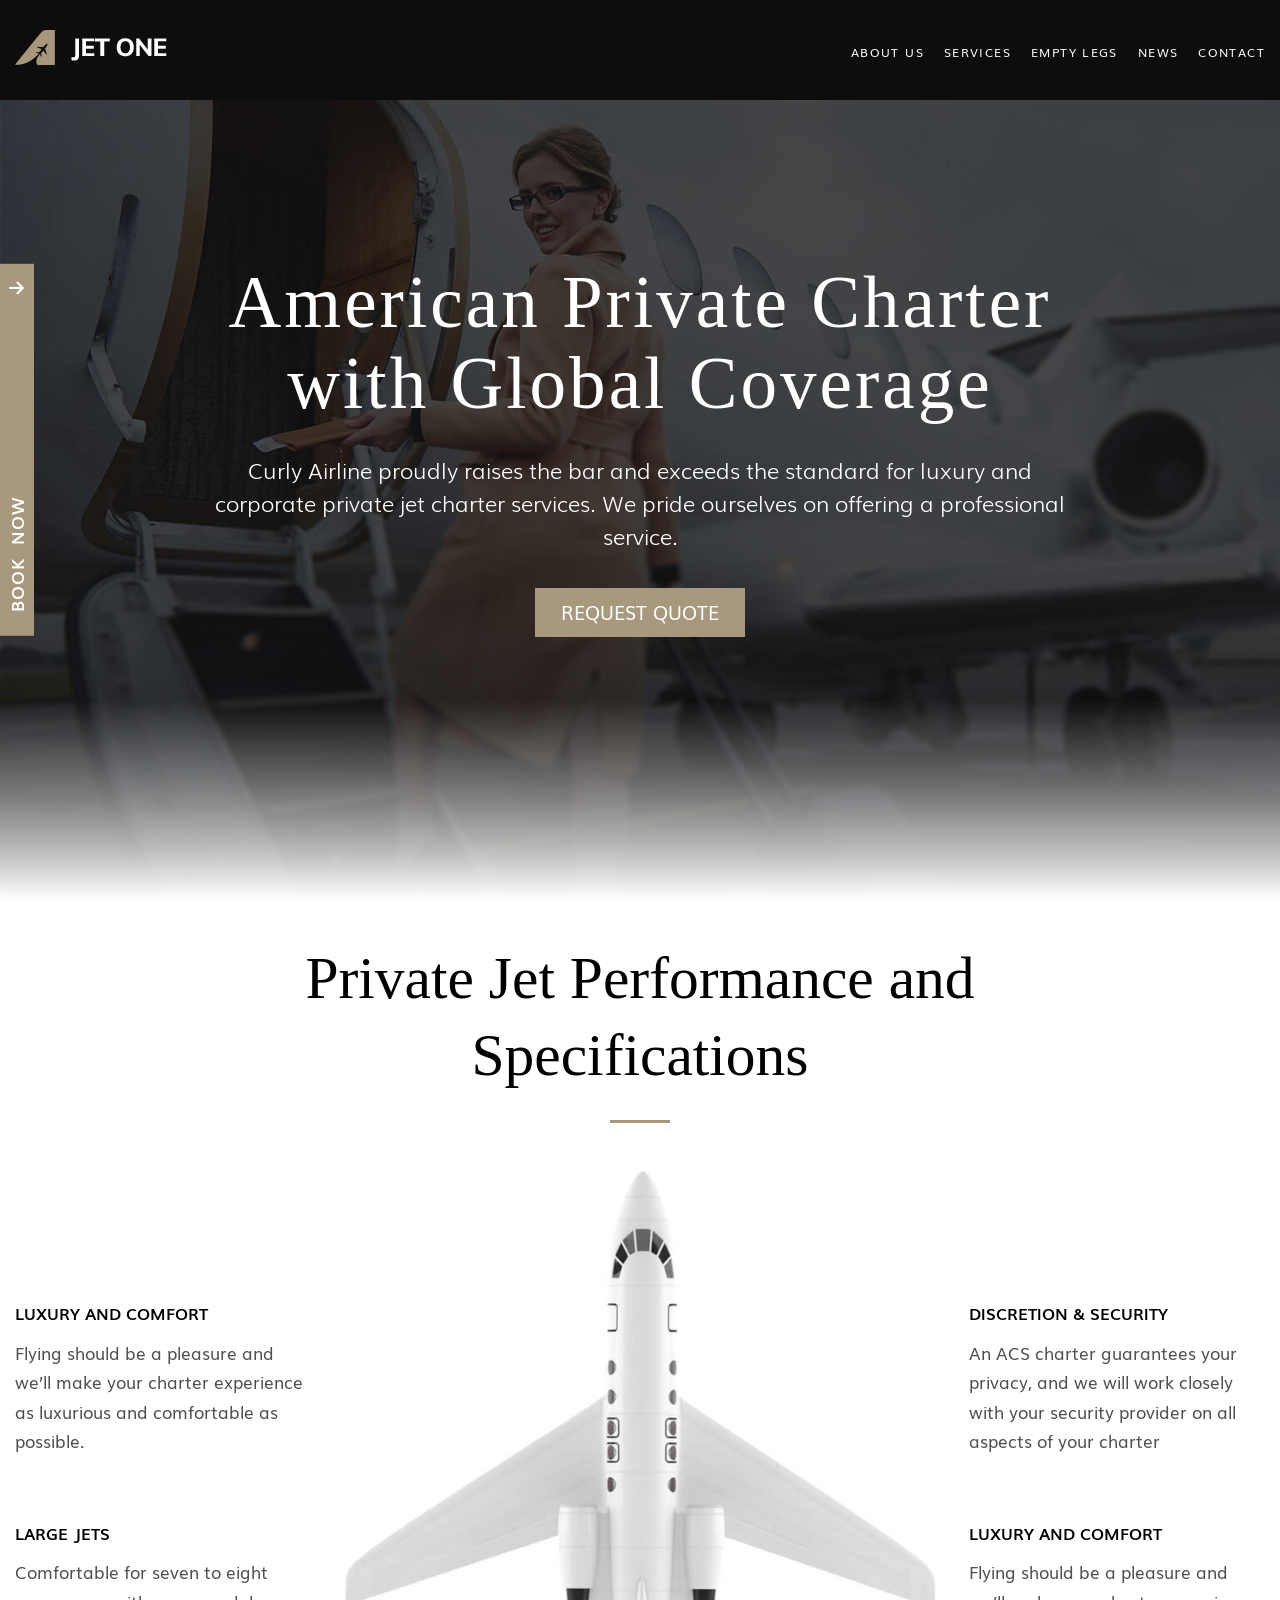
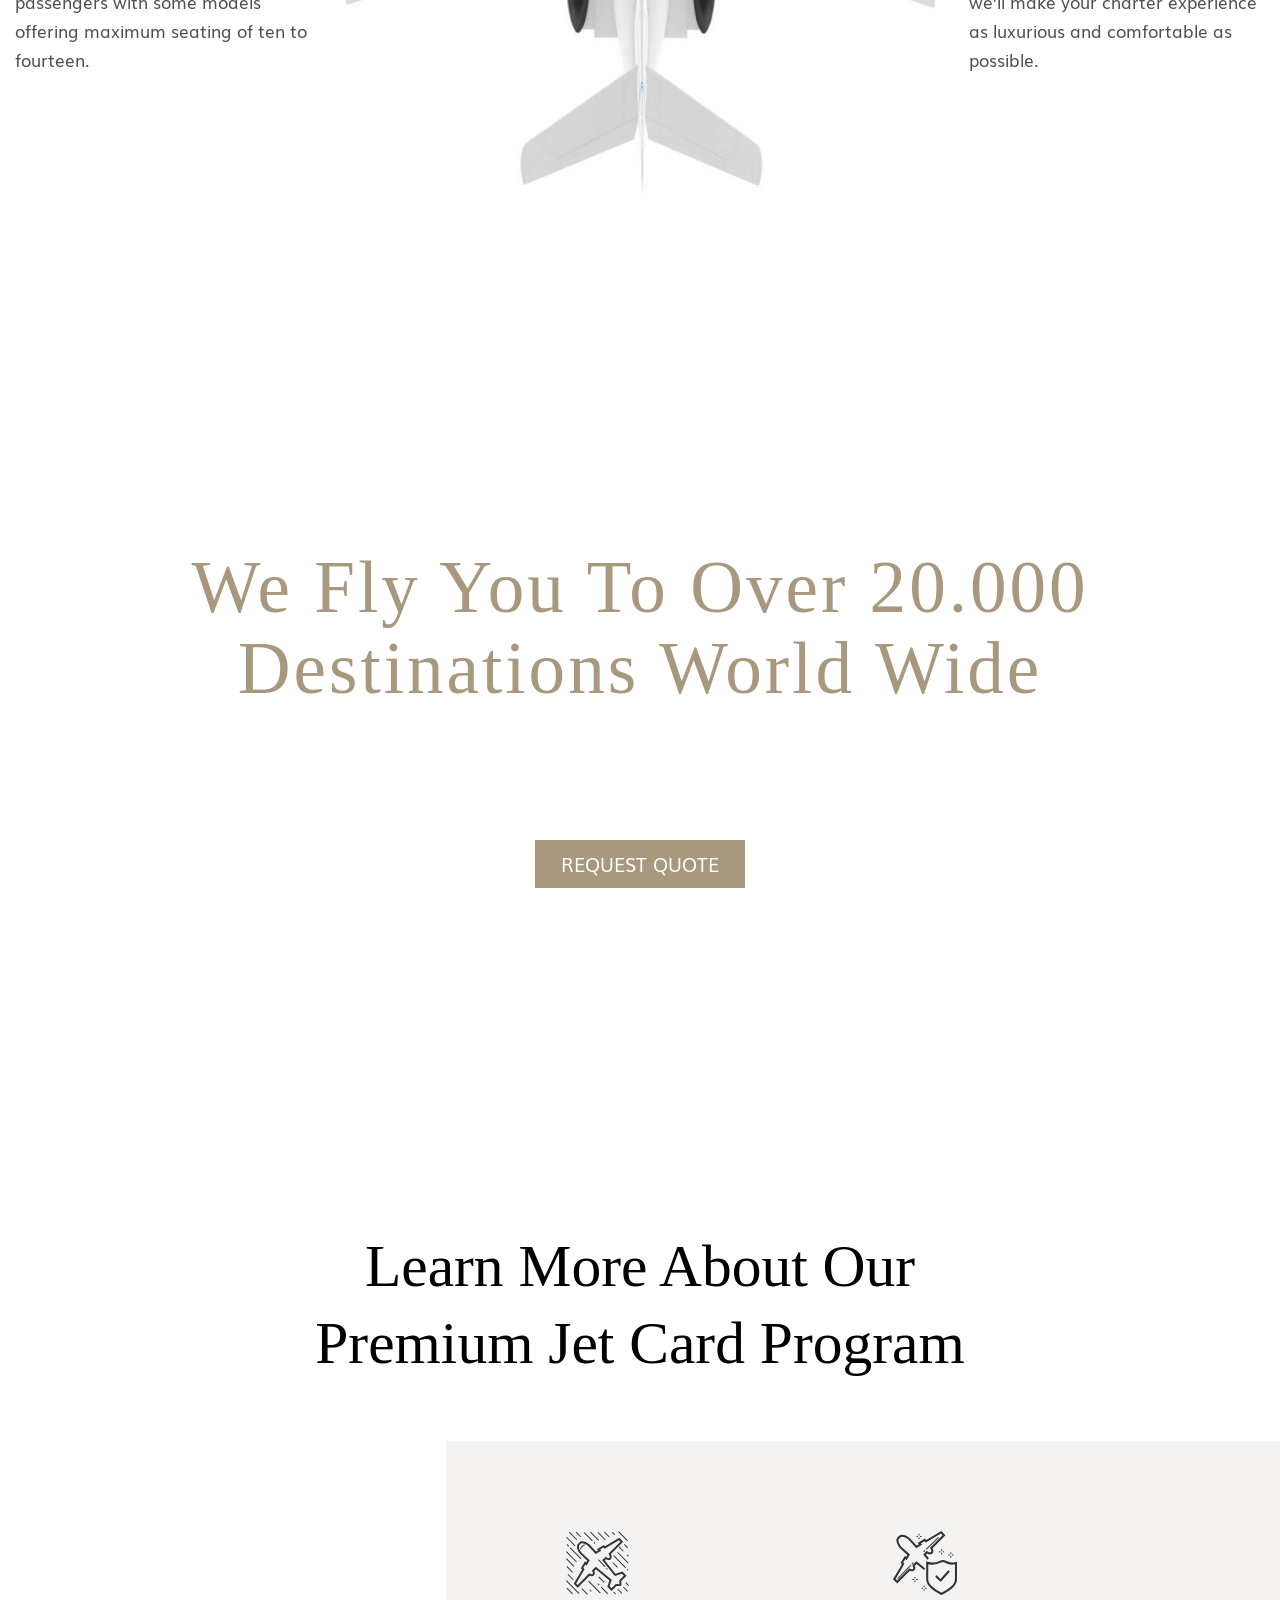
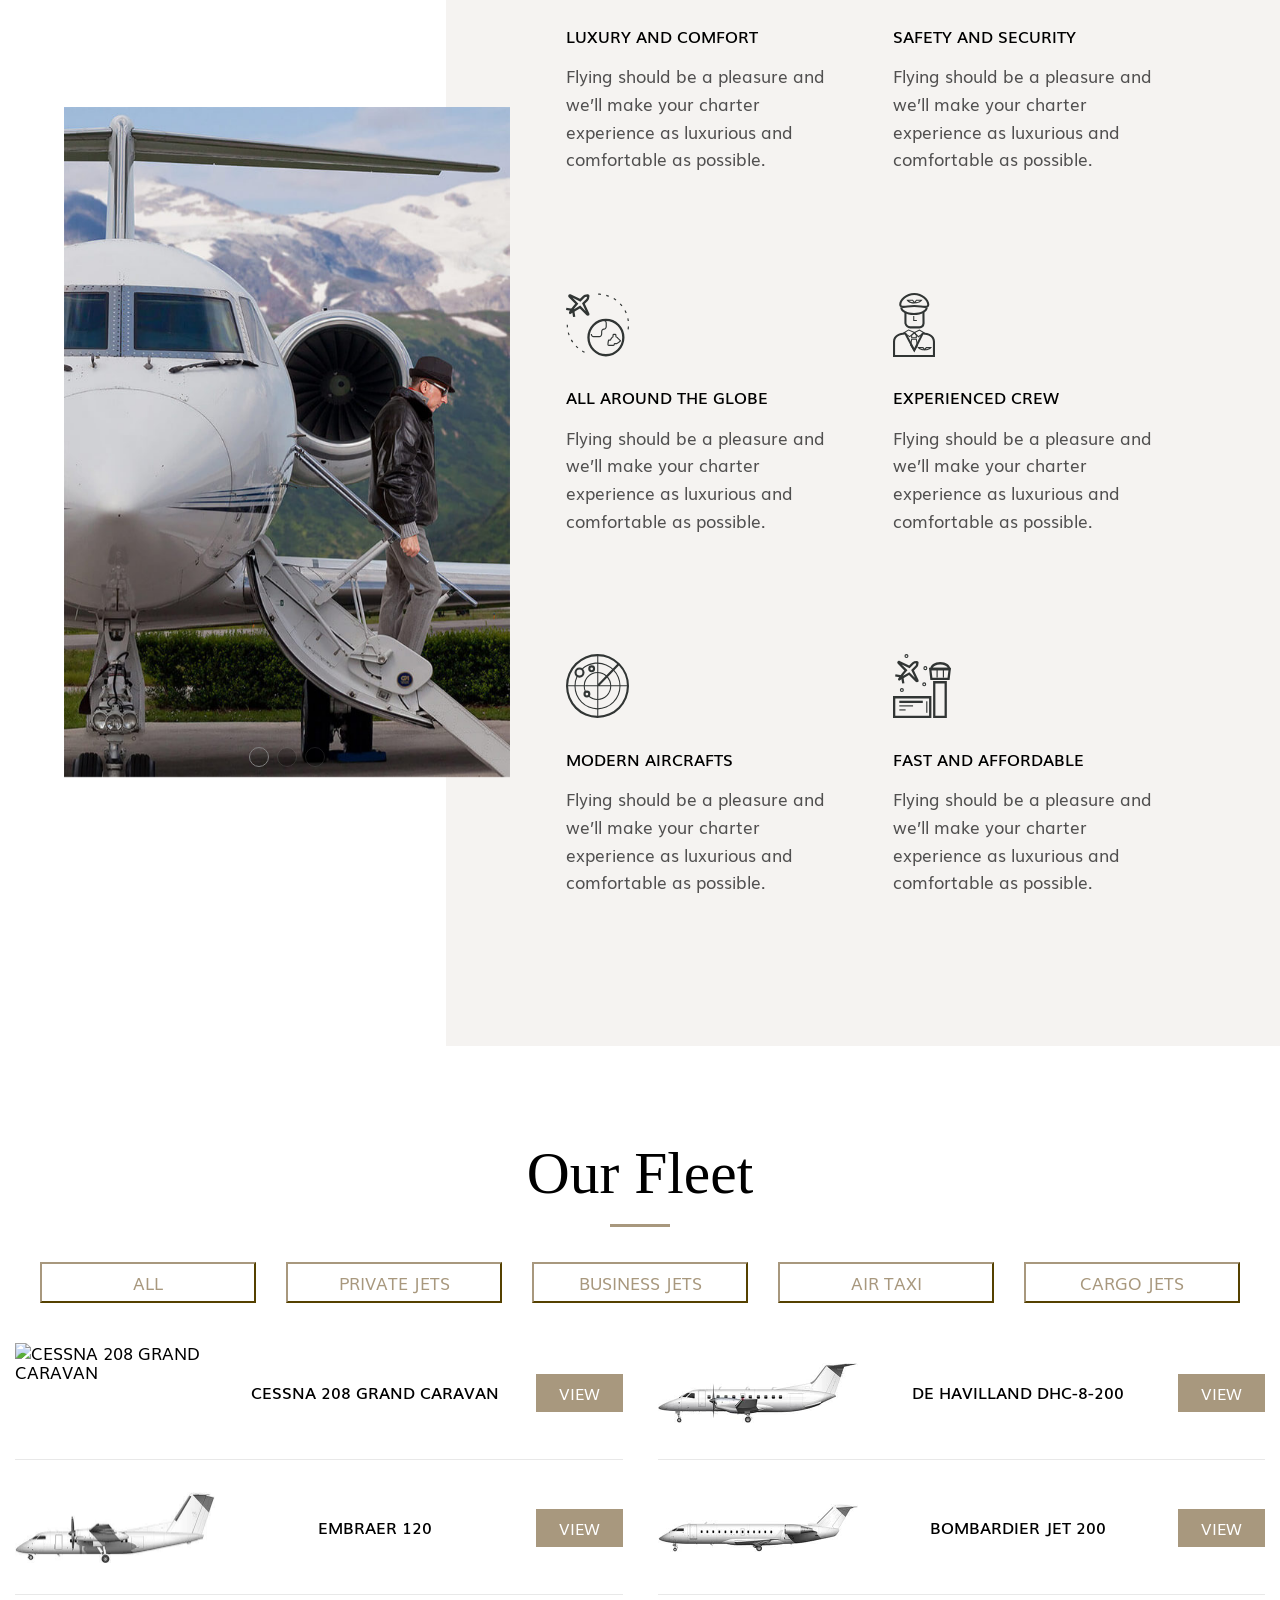
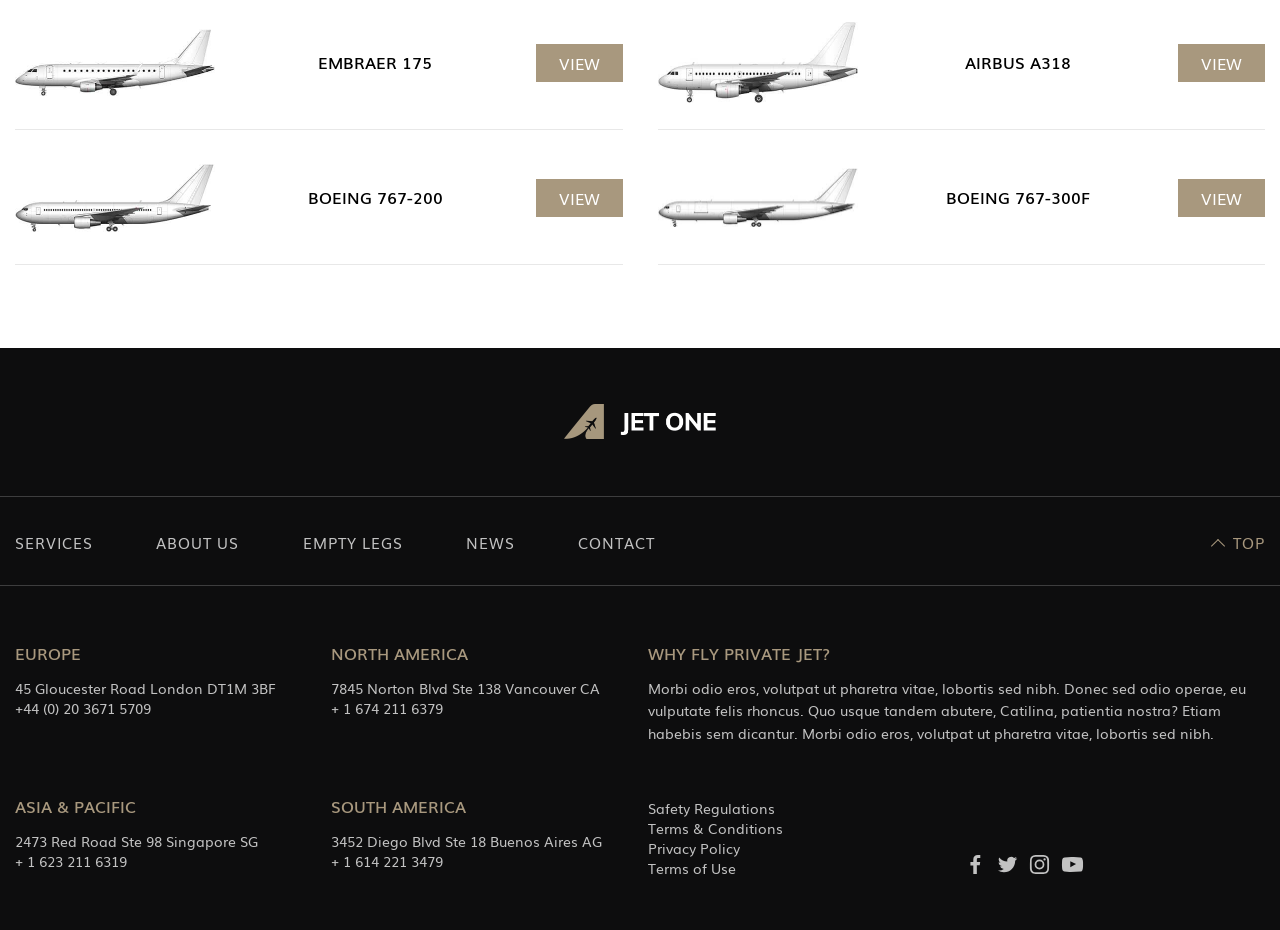
==== commit 45a30d63: "added functionality" ====
--- a/src/index.html
+++ b/src/index.html
@@ -110,7 +110,7 @@
         </div>
       </div>
       <main>
-        <div class="container-first">
+        <div class="container-first parallax-container">
           <h2 class="container-first__title">
             American Private Charter with Global Coverage
           </h2>
@@ -120,6 +120,53 @@
             ourselves on offering a professional service.
           </p>
           <button class="container-first__button">Request Quote</button>
+        </div>
+        <div class="container-fluid">
+          <div class="width-container">
+            <div class="container-second">
+              <h2 class="container-second__title">
+                Private Jet Performance and Specifications
+              </h2>
+              <div class="flight-info-container flight-info-container_top">
+                <h3 class="flight-info-container__title">LUXURY AND COMFORT</h3>
+                <p class="flight-info-container__text">
+                  Flying should be a pleasure and we’ll make your charter
+                  experience as luxurious and comfortable as possible.
+                </p>
+              </div>
+              <div class="flight-info-container flight-info-container_top">
+                <h3 class="flight-info-container__title">
+                  DISCRETION & SECURITY
+                </h3>
+                <p class="flight-info-container__text">
+                  An ACS charter guarantees your privacy, and we will work
+                  closely with your security provider on all aspects of your
+                  charter
+                </p>
+              </div>
+              <div class="second-container-plane">
+                <img
+                  class="second-container-plane__img"
+                  src="./images/plane-1-768x848.jpeg"
+                  alt="plane"
+                />
+              </div>
+              <div class="flight-info-container">
+                <h3 class="flight-info-container__title">LARGE JETS</h3>
+                <p class="flight-info-container__text">
+                  Comfortable for seven to eight passengers with some models
+                  offering maximum seating of ten to fourteen.
+                </p>
+              </div>
+              <div class="flight-info-container">
+                <h3 class="flight-info-container__title">LUXURY AND COMFORT</h3>
+                <p class="flight-info-container__text">
+                  Flying should be a pleasure and we’ll make your charter
+                  experience as luxurious and comfortable as possible.
+                </p>
+              </div>
+            </div>
+          </div>
         </div>
         <div class="form-container">
           <form class="form" name="itinery" action="">
@@ -131,7 +178,6 @@
               >To
               <div id="select-arrive"></div>
             </label>
-
             <label class="form__label form__label_date" for="date"
               >Date
               <input
@@ -141,7 +187,6 @@
                 name="datetime"
               />
             </label>
-
             <label class="form__label form__label_num" for="num"
               >Passengers
               <input
@@ -154,53 +199,14 @@
               />
             </label>
             <button class="form__submit" type="submit">Search</button>
+            <i class="form__close fa-solid fa-xmark"></i>
+            <div class="form__aside">
+              <i class="fa-solid fa-arrow-right"></i>
+              <span>Book now</span>
+            </div>
           </form>
         </div>
-        <div class="width-container">
-          <div class="container-second">
-            <h2 class="container-second__title">
-              Private Jet Performance and Specifications
-            </h2>
-            <div class="flight-info-container flight-info-container_top">
-              <h3 class="flight-info-container__title">LUXURY AND COMFORT</h3>
-              <p class="flight-info-container__text">
-                Flying should be a pleasure and we’ll make your charter
-                experience as luxurious and comfortable as possible.
-              </p>
-            </div>
-            <div class="flight-info-container flight-info-container_top">
-              <h3 class="flight-info-container__title">
-                DISCRETION & SECURITY
-              </h3>
-              <p class="flight-info-container__text">
-                An ACS charter guarantees your privacy, and we will work closely
-                with your security provider on all aspects of your charter
-              </p>
-            </div>
-            <div class="second-container-plane">
-              <img
-                class="second-container-plane__img"
-                src="./images/plane-1-768x848.jpeg"
-                alt="plane"
-              />
-            </div>
-            <div class="flight-info-container">
-              <h3 class="flight-info-container__title">LARGE JETS</h3>
-              <p class="flight-info-container__text">
-                Comfortable for seven to eight passengers with some models
-                offering maximum seating of ten to fourteen.
-              </p>
-            </div>
-            <div class="flight-info-container">
-              <h3 class="flight-info-container__title">LUXURY AND COMFORT</h3>
-              <p class="flight-info-container__text">
-                Flying should be a pleasure and we’ll make your charter
-                experience as luxurious and comfortable as possible.
-              </p>
-            </div>
-          </div>
-        </div>
-        <div class="container-third">
+        <div class="container-third parallax-container">
           <h2 class="container-third__title">
             We Fly You To Over 20.000 Destinations World Wide
           </h2>
@@ -340,37 +346,39 @@
             </div>
           </div>
         </div>
-        <div class="width-container">
-          <div class="container-fleet">
-            <h2 class="container-fleet__title">Our Fleet</h2>
-            <ul class="container-fleet__btn-list">
-              <li>
-                <button class="container-fleet__button" data-fleet="all">
-                  All
-                </button>
-              </li>
-              <li>
-                <button class="container-fleet__button" data-fleet="private">
-                  Private Jets
-                </button>
-              </li>
-              <li>
-                <button class="container-fleet__button" data-fleet="business">
-                  Business Jets
-                </button>
-              </li>
-              <li>
-                <button class="container-fleet__button" data-fleet="taxi">
-                  Air Taxi
-                </button>
-              </li>
-              <li>
-                <button class="container-fleet__button" data-fleet="cargo">
-                  Cargo Jets
-                </button>
-              </li>
-            </ul>
-            <div class="container-fleet__tile-container"></div>
+        <div class="container-fluid">
+          <div class="width-container">
+            <div class="container-fleet">
+              <h2 class="container-fleet__title">Our Fleet</h2>
+              <ul class="container-fleet__btn-list">
+                <li>
+                  <button class="container-fleet__button" data-fleet="all">
+                    All
+                  </button>
+                </li>
+                <li>
+                  <button class="container-fleet__button" data-fleet="private">
+                    Private Jets
+                  </button>
+                </li>
+                <li>
+                  <button class="container-fleet__button" data-fleet="business">
+                    Business Jets
+                  </button>
+                </li>
+                <li>
+                  <button class="container-fleet__button" data-fleet="taxi">
+                    Air Taxi
+                  </button>
+                </li>
+                <li>
+                  <button class="container-fleet__button" data-fleet="cargo">
+                    Cargo Jets
+                  </button>
+                </li>
+              </ul>
+              <div class="container-fleet__tile-container"></div>
+            </div>
           </div>
         </div>
       </main>
@@ -496,6 +504,7 @@
     <script src="https://unpkg.com/swiper@8/swiper-bundle.min.js"></script>
     <script src="./js/script.js"></script>
     <script src="./js/burger.js"></script>
+    <script src="./js/parallax.js"></script>
     <script src="./js/select.js"></script>
     <script src="./js/swiper.js"></script>
     <script src="./js/fleet.js"></script>
--- a/src/css/style.css
+++ b/src/css/style.css
@@ -1 +1 @@
-@import"https://fonts.googleapis.com/css2?family=Montserrat:wght@400;500;600;700&display=swap";@font-face{font-family:"icomoon";src:url("../fonts/icomoon.eot?8n1qvb");src:url("../fonts/icomoon.eot?8n1qvb#iefix") format("embedded-opentype"),url("../fonts/icomoon.ttf?8n1qvb") format("truetype"),url("../fonts/icomoon.woff?8n1qvb") format("woff"),url("../fonts/icomoon.svg?8n1qvb#icomoon") format("svg");font-weight:normal;font-style:normal;font-display:block}[class^=icon-],[class*=" icon-"]{font-family:"icomoon" !important;font-style:normal;font-weight:normal;font-variant:normal;text-transform:none;line-height:1;-webkit-font-smoothing:antialiased;-moz-osx-font-smoothing:grayscale}.icon-buy:before{content:"";color:#fff}.icon-magnify:before{content:"";color:#fff}.icon-user:before{content:"";color:#fff}/*! normalize.css v8.0.0 | MIT License | github.com/necolas/normalize.css */html{line-height:1.15;-webkit-text-size-adjust:100%}body{margin:0}h1{font-size:2em;margin:.67em 0;margin:0}ul{list-style:none;margin:0;padding:0}hr{box-sizing:content-box;height:0;overflow:visible}pre{font-family:monospace,monospace;font-size:1em}a{background-color:rgba(0,0,0,0)}abbr[title]{border-bottom:none;text-decoration:underline;-webkit-text-decoration:underline dotted;text-decoration:underline dotted}b,strong{font-weight:bolder}code,kbd,samp{font-family:monospace,monospace;font-size:1em}small{font-size:80%}sub,sup{font-size:75%;line-height:0;position:relative;vertical-align:baseline}sub{bottom:-0.25em}sup{top:-0.5em}img{border-style:none}button,input,optgroup,select,textarea{font-family:inherit;font-size:100%;line-height:1.15;margin:0}button,input{overflow:visible}button,select{text-transform:none}button,[type=button],[type=reset],[type=submit]{-webkit-appearance:button}button::-moz-focus-inner,[type=button]::-moz-focus-inner,[type=reset]::-moz-focus-inner,[type=submit]::-moz-focus-inner{border-style:none;padding:0}button:-moz-focusring,[type=button]:-moz-focusring,[type=reset]:-moz-focusring,[type=submit]:-moz-focusring{outline:1px dotted ButtonText}fieldset{padding:.35em .75em .625em}legend{box-sizing:border-box;color:inherit;display:table;max-width:100%;padding:0;white-space:normal}progress{vertical-align:baseline}textarea{overflow:auto}[type=checkbox],[type=radio]{box-sizing:border-box;padding:0}[type=number]::-webkit-inner-spin-button,[type=number]::-webkit-outer-spin-button{height:auto}[type=search]{-webkit-appearance:textfield;outline-offset:-2px}[type=search]::-webkit-search-decoration{-webkit-appearance:none}::-webkit-file-upload-button{-webkit-appearance:button;font:inherit}details{display:block}summary{display:list-item}template{display:none}[hidden]{display:none}input,label,select,button,textarea{margin:0;border:0;padding:0;display:inline-block;vertical-align:middle;white-space:normal;background:none;line-height:1;-webkit-appearance:none}input:focus{outline:0}input,textarea{box-sizing:content-box}*{box-sizing:border-box}.container-first{min-height:100vh;background-image:url(../images/bg/bg-girl.jpeg);color:#fff}/*# sourceMappingURL=style.css.map */+@font-face{font-family:Muli;src:url("../fonts/muli/Muli-Light.ttf");font-weight:300;font-style:normal}@font-face{font-family:Muli;src:url("../fonts/muli/Muli.ttf");font-weight:400;font-style:normal}@font-face{font-family:Muli;src:url("../fonts/muli/Muli-SemiBold.ttf");font-weight:600;font-style:normal}@font-face{font-family:Muli;src:url("../fonts/muli/Muli-Bold.ttf");font-weight:700;font-style:normal}@font-face{font-family:"icomoon";src:url("../fonts/icomoon.eot?8n1qvb");src:url("../fonts/icomoon.eot?8n1qvb#iefix") format("embedded-opentype"),url("../fonts/icomoon.ttf?8n1qvb") format("truetype"),url("../fonts/icomoon.woff?8n1qvb") format("woff"),url("../fonts/icomoon.svg?8n1qvb#icomoon") format("svg");font-weight:normal;font-style:normal;font-display:block}[class^=icon-],[class*=" icon-"]{font-family:"icomoon" !important;font-style:normal;font-weight:normal;font-variant:normal;text-transform:none;line-height:1;-webkit-font-smoothing:antialiased;-moz-osx-font-smoothing:grayscale}.icon-buy:before{content:"";color:#fff}.icon-magnify:before{content:"";color:#fff}.icon-user:before{content:"";color:#fff}/*! normalize.css v8.0.0 | MIT License | github.com/necolas/normalize.css */html{line-height:1.15;-webkit-text-size-adjust:100%}body{margin:0}h1{font-size:2em;margin:.67em 0;margin:0}ul{list-style:none;margin:0;padding:0}hr{box-sizing:content-box;height:0;overflow:visible}pre{font-family:monospace,monospace;font-size:1em}a{background-color:rgba(0,0,0,0)}abbr[title]{border-bottom:none;text-decoration:underline;-webkit-text-decoration:underline dotted;text-decoration:underline dotted}b,strong{font-weight:bolder}code,kbd,samp{font-family:monospace,monospace;font-size:1em}small{font-size:80%}sub,sup{font-size:75%;line-height:0;position:relative;vertical-align:baseline}sub{bottom:-0.25em}sup{top:-0.5em}img{border-style:none}button,input,optgroup,select,textarea{font-family:inherit;font-size:100%;line-height:1.15;margin:0}button,input{overflow:visible}button,select{text-transform:none}button,[type=button],[type=reset],[type=submit]{-webkit-appearance:button}button::-moz-focus-inner,[type=button]::-moz-focus-inner,[type=reset]::-moz-focus-inner,[type=submit]::-moz-focus-inner{border-style:none;padding:0}button:-moz-focusring,[type=button]:-moz-focusring,[type=reset]:-moz-focusring,[type=submit]:-moz-focusring{outline:1px dotted ButtonText}fieldset{padding:.35em .75em .625em}legend{box-sizing:border-box;color:inherit;display:table;max-width:100%;padding:0;white-space:normal}progress{vertical-align:baseline}textarea{overflow:auto}[type=checkbox],[type=radio]{box-sizing:border-box;padding:0}[type=number]::-webkit-inner-spin-button,[type=number]::-webkit-outer-spin-button{height:auto}[type=search]{-webkit-appearance:textfield;outline-offset:-2px}[type=search]::-webkit-search-decoration{-webkit-appearance:none}::-webkit-file-upload-button{-webkit-appearance:button;font:inherit}details{display:block}summary{display:list-item}template{display:none}[hidden]{display:none}input,label,select,button,textarea{margin:0;border:0;padding:0;display:inline-block;vertical-align:middle;white-space:normal;background:none;line-height:1;-webkit-appearance:none}input:focus{outline:0}input,textarea{box-sizing:content-box}*{box-sizing:border-box}html{height:100%;font-family:Muli,sans-serif;font-size:15px}body{height:100%}body._lock{overflow:hidden}.wrapper{min-height:100%;width:100%}.container-fluid{position:relative;background-color:#fff}.container-fluid_header{position:fixed;top:0;z-index:99;background-color:#0d0d0e;width:100%}.container-fluid_footer{background-color:#0d0d0e}.width-container{max-width:1366px;margin:auto;background-color:#fff}.invis{position:absolute !important;height:1px;width:1px;overflow:hidden;clip:rect(1px, 1px, 1px, 1px)}@media screen and (min-width: 576px){html{font-size:16px}}@media screen and (min-width: 1200px){html{font-size:17px}}ul,li{margin:0;padding:0}.header{width:100%;max-width:inherit;padding:30px 15px;background-color:#0d0d0e;display:flex;flex-wrap:wrap;justify-content:space-between;align-items:center;min-height:70px}.header__burger-label{text-transform:uppercase;color:#fff}.header__burger-container::before{display:block}.width-container__header{display:flex;justify-content:space-between}.menu__list>li{position:relative;margin-left:20px;padding:6px 0}.menu__list>li:not(:last-of-type)::after{content:"";display:block;position:absolute;border-top:1px solid rgba(255,255,255,.2);width:100%;right:0;left:0;bottom:-3px}.menu__link{text-decoration:none;color:#fff;text-transform:uppercase;font-size:1.2rem;letter-spacing:.08125rem}.menu__link:hover{transition:color .3s linear;color:#a8987e}.menu__sub-list{position:absolute;top:100%;right:0;background-color:#0d0d0e;padding:15px;min-width:200px}.menu__sub-list>li{margin-bottom:10px;position:relative}.menu__sub-list>li:last-child{margin-bottom:0}.menu__sub-list>li:not(:last-of-type)::after{content:"";display:block;position:absolute;border-top:1px solid rgba(255,255,255,.2);width:100%;right:0;left:0;bottom:-8px}.menu__sub-link{text-decoration:none;color:#fff;text-transform:uppercase;font-size:1rem;letter-spacing:.08125rem}.menu__sub-link:hover{transition:color .15s linear;color:#a8987e}.menu__arrow{display:none}._pc .menu__list>li:hover .menu__sub-list{opacity:1;visibility:visible;transform:translate(0, 0);pointer-events:all}._touch .menu__list>li{display:flex;align-items:center}._touch .menu__link{flex:1 1 auto}._touch .menu__arrow{display:block;width:0;height:0;border-left:5px solid rgba(0,0,0,0);border-right:5px solid rgba(0,0,0,0);border-top:5px solid #fff;margin-left:10px;transition:transform .3s ease}._touch .menu__list>li._active .menu__sub-list{opacity:1;visibility:visible;transform:translate(0, 0);pointer-events:all}._touch .menu__list>li._active .menu__arrow{transform:rotate(-180deg)}@media screen and (max-width: 767px){.menu__icon{display:block;position:relative;z-index:5;width:30px;height:18px;cursor:pointer}.menu__icon>span,.menu__icon::before,.menu__icon::after{left:0;position:absolute;height:10%;width:100%;transition:all .3s ease;background-color:#fff}.menu__icon::before,.menu__icon::after{content:""}.menu__icon>span{top:50%;transform:scale(1) translate(0, -50%)}.menu__icon::before{top:0}.menu__icon::after{bottom:0}.menu__icon._active::before{top:50%;transform:rotate(-45deg) translateY(-50%)}.menu__icon._active span{transform:scale(0) translateY(-50%)}.menu__icon._active::after{bottom:50%;transform:rotate(45deg) translateY(50%)}.menu__nav{position:fixed;top:90px;left:-100%;width:100%;padding:30px 30px 30px;background-color:#0d0d0e;transition:left .3s ease;overflow:auto}.menu__nav._active{left:0}.menu__nav::before{content:"";position:fixed;width:100%;top:0;left:0;height:70px;z-index:2}.menu__list>li{flex-wrap:wrap}.menu__list>li._active .menu__sub-list{display:block}.menu__sub-list{position:relative;flex:1 1 100%;display:none}}@media screen and (min-width: 768px){.menu__list{display:flex;align-items:center}.menu__list>li{padding:10px 0}.menu__list>li:not(:last-of-type)::after{border:none}.menu__link{font-size:.7rem}.menu__sub-link{font-size:.7rem}.menu__sub-list{transform:translate(0px, 10%);opacity:0;visibility:hidden;pointer-events:none;transition:all .3s ease 0s}}.container-first{width:100%;height:100vh;background-image:url(../images/bg/bg-girl.jpeg);background-size:cover;background-attachment:fixed;color:#fff;padding:0 15px;display:flex;flex-direction:column;justify-content:center}.container-first__title{font-family:Prata;font-size:2.8rem;letter-spacing:.05rem;font-weight:400;line-height:1.1;text-align:center;margin:0 0 30px}.container-first__text{font-size:1.15rem;line-height:1.9375rem;text-align:center;font-weight:300;margin:0 0 35px}.container-first__button{display:block;margin:0 auto;border:1px solid #a8987e;background-color:#a8987e;color:#fff;font-weight:400;font-size:1rem;padding:10px 22px;width:-webkit-fit-content;width:-moz-fit-content;width:fit-content;text-transform:uppercase;cursor:pointer}@media screen and (min-width: 768px){.container-first__title{font-size:3.5rem;letter-spacing:.05rem}.container-first__text{font-size:1.2rem;line-height:1.9375rem}}@media screen and (min-width: 992px){.container-first__title{font-size:4rem;letter-spacing:3px;max-width:854px;margin:0 auto 30px}.container-first__text{font-size:1.2rem;max-width:854px;margin:0 auto 35px}.container-first__button{padding:14px 25px}}@media screen and (min-width: 1200px){.container-first__title{font-size:4.3rem}.container-first__text{font-size:1.3rem}.container-first__button{font-size:1.1rem}}.container-second{display:grid;grid-row-gap:60px;padding:40px 15px 50px}.container-second::before{content:"";position:absolute;z-index:5;top:0;left:0;width:100%;height:200px;transform:translateY(-100%);background:linear-gradient(to top, #ffffff 0%, rgba(255, 255, 255, 0.7) 25%, rgba(255, 255, 255, 0.45) 50%, transparent 100%)}.container-second__title{margin:0 0 10px;position:relative;text-align:center;font-family:Prata;font-weight:400;font-size:3rem;line-height:4rem}.container-second__title::after{content:"";display:block;position:absolute;width:60px;border-bottom:3px solid #a8987e;bottom:-30px;left:50%;transform:translateX(-50%)}.flight-info-container__title{text-transform:uppercase;font-size:.95rem;font-weight:700;margin:0 0 15px;color:#000}.flight-info-container__text{font-size:1rem;line-height:1.73rem;font-weight:400;margin:0 0 0;color:#515050}.second-container-plane{width:100%}.second-container-plane__img{width:100%;max-width:100%;height:auto}@media screen and (min-width: 768px){.container-second{grid-template-columns:1fr 2fr 1fr;grid-column-gap:32px;grid-row-gap:68px;padding:40px 15px 50px}.container-second__title{font-size:3.5rem;line-height:4.5rem;margin:auto;max-width:800px;grid-column:1/-1}.flight-info-container_top{align-self:end}.second-container-plane{grid-column:2/3;grid-row:2/4;max-width:650px;justify-self:center}}@media screen and (min-width: 1400px){.container-second{padding:40px 0 50px}}.container-third{width:100%;height:100vh;left:0;top:0;background-image:url(../images/bg/bg-plane-side.jpeg);background-size:cover;background-attachment:fixed;color:#fff;padding:0 15px;display:flex;flex-direction:column;justify-content:center}.container-third__title{font-family:Prata;color:#a8987e;font-size:3rem;letter-spacing:1px;font-weight:400;line-height:1.1;text-align:center;margin:0 0 30px}.container-third__text{color:#fff;font-size:1.15rem;line-height:1.9375rem;text-align:center;font-weight:300;margin:0 0 35px}.container-third__button{display:block;margin:0 auto;border:1px solid #a8987e;background-color:#a8987e;color:#fff;font-weight:400;font-size:1rem;padding:10px 22px;width:-webkit-fit-content;width:-moz-fit-content;width:fit-content;text-transform:uppercase;cursor:pointer}@media screen and (min-width: 768px){.container-third{padding:0 90px}.container-third__title{font-size:3.5rem;max-width:820px;margin:0 auto 30px}.container-third__text{font-size:1.2rem;line-height:1.9375rem}}@media screen and (min-width: 992px){.container-third__title{font-size:4rem;letter-spacing:3px;max-width:920px}.container-third__text{font-size:1.2rem;max-width:1100px;margin:0 auto 35px}.container-third__button{padding:14px 25px}}@media screen and (min-width: 1200px){.container-third__title{font-size:4.3rem}.container-third__text{font-size:1.3rem}.container-third__button{font-size:1.1rem}}.container-fourth{padding:40px 0 0}.container-fourth__title{margin:0 0 35px;padding:0 15px;text-align:center;font-family:Prata;font-weight:400;font-size:3rem;line-height:3.9375rem}.container-fourth__content-container{background-color:#f5f3f1;padding:15px}.container-fourth__info-card-container{background-color:#f5f3f1;padding:50px 35px}.swiper{min-width:0;max-width:400px}.swiper-slide>img{width:100%;max-width:100%}.swiper-pagination{bottom:-50px}.swiper-pagination-bullet{width:20px;height:20px;line-height:20px;font-size:.875rem;border:1px solid gray}.swiper-pagination-bullet-active{background-color:rgba(0,0,0,0)}.info-card{margin-bottom:60px}.info-card__img-container{width:3.75rem;height:3.75rem;margin-bottom:1.875rem}.info-card__img{height:100%;max-width:100%;width:auto}.info-card__title{margin:0 0 1rem;font-size:.94rem;font-weight:600}.info-card__text{margin:0;font-size:1rem;font-weight:400;line-height:1.625rem;color:#515050}@media screen and (min-width: 768px){.container-fourth{padding:60px 0 0}.container-fourth__title{font-size:3.5rem;line-height:4.5rem;max-width:800px;margin:0 auto 60px}.container-fourth__content-container{padding:0;background-color:#fff;display:flex;align-items:center}.container-fourth__info-card-container{padding:90px;display:grid;grid-gap:40px;grid-template-columns:1fr 1fr}.swiper{min-width:300px;max-width:initial;position:relative;left:5%}}@media screen and (min-width: 992px){.container-fourth__info-card-container{padding:90px 120px;grid-gap:60px;flex:2}.swiper{flex:1.5}}.container-fleet{padding:40px 15px 100px}.container-fleet__title{font-family:Prata;font-weight:400;font-size:3rem;line-height:4rem;width:100%;text-align:center;position:relative;margin-bottom:50px}.container-fleet__title::after{content:"";display:block;position:absolute;bottom:-15px;left:50%;transform:translateX(-50%);width:60px;border-bottom:3px solid #a8987e}.container-fleet__btn-list{display:grid;grid-template-columns:repeat(auto-fit, minmax(165px, 1fr));grid-gap:20px;padding-bottom:40px;max-width:1200px;margin:auto}.container-fleet__button{cursor:pointer;color:#a8987e;text-transform:uppercase;padding:10px 20px;border-top:2px solid #a8987e;border-left:2px solid #a8987e;border-right:2px solid #554100;border-bottom:2px solid #554100;width:100%}.container-fleet__button:hover{color:#fff;background-color:#a8987e;transform:scale(1.1);box-shadow:3px 3px 5px #000;transition:transform .5s ease}.container-fleet__tile-container{width:100%;display:grid;margin:auto;grid-gap:30px}.plane-card{position:relative;display:flex;justify-content:space-between;align-items:center;flex-direction:column}.plane-card__img-container{height:100px;max-width:200px;margin-bottom:15px}.plane-card__img-container>img{width:100%;max-width:100%;height:100%;-o-object-fit:contain;object-fit:contain;-o-object-position:center;object-position:center}.plane-card__title{margin:0;color:#000;font-size:.95rem;font-weight:600;margin-bottom:15px}.plane-card__button{display:block;border:1px solid #a8987e;background-color:#a8987e;color:#fff;font-weight:400;font-size:.95rem;padding:10px 22px;width:-webkit-fit-content;width:-moz-fit-content;width:fit-content;text-transform:uppercase;cursor:pointer}.plane-card::after{content:"";width:100%;border-bottom:1px solid rgba(0,0,0,.09);position:absolute;left:0;bottom:-15px}.hidden{display:none}@media screen and (min-width: 576px){.plane-card{flex-direction:row}.plane-card__img-container{margin-bottom:0}.plane-card__title{margin-bottom:0}}@media screen and (min-width: 768px){.container-fleet__title{font-size:3.5rem;line-height:4.5rem}.container-fleet__tile-container{grid-template-columns:1fr 1fr;grid-gap:35px}.plane-card::after{bottom:-17.5px}}@media screen and (min-width: 992px){.container-fleet__btn-list{grid-gap:30px}}@media screen and (min-width: 1400px){.container-fleet{padding:40px 0 100px}}.form-container{width:100%;background-color:#fff;position:fixed;z-index:50;left:-1px;top:50%;transform:translate(-100%, -50%);transition:all .6s ease-in-out}.form{background-color:#fff}.form__aside{display:none}.form__close{position:absolute;cursor:pointer;color:#a8987e;font-size:1.8rem;right:1rem;top:1rem}._open{box-shadow:0 0 20px #000;transform:translate(0, -50%)}.select{box-sizing:border-box;width:100%;position:relative}.select.open .select__backdrop{display:block}.select.open .select__dropdown{display:block}.select.open .select__search{opacity:1;pointer-events:all}.select.open .select__input{border-bottom:none}.select__backdrop{display:none;z-index:2;position:fixed;top:0;bottom:0;right:0;left:0;background:rgba(0,0,0,0)}.select__input{margin:8px 0 30px;border:1px solid #ccc;height:60px;display:flex;align-items:center;justify-content:space-between;padding:0 1rem;cursor:pointer;z-index:-1}.select__dropdown{display:none;position:absolute;border:1px solid #ccc;top:60px;left:0;right:0;max-height:200px;overflow-y:auto;box-shadow:2px 3px 5px rgba(0,0,0,.3);z-index:99}.select__search{box-sizing:border-box;top:0;position:absolute;z-index:99;width:100%;padding:12px;border:1px solid #000;background-color:#f5f3f1;font-size:1rem;opacity:0;pointer-events:none;transition:all 1s}.select__list{margin-top:50px;z-index:99}.select__item{background-color:#fff;padding:1rem;border-bottom:1px solid #ccc;z-index:99}.select__item.selected{background-color:#f5f3f1}.select__item:hover{background-color:#eee;cursor:pointer;transition:background-color .2s ease-in}.form{padding:86px 30px;width:100%;display:grid;grid-column-gap:20px;grid-template-columns:1fr auto}.form__label{display:block;text-transform:uppercase;color:#515050;font-size:.85rem}.form__label>input{box-sizing:border-box}.form__label_sel{grid-column:1/-1}.form__label_date{grid-column:1/-1}.form__label_date>input{width:100%}.form__label_num{grid-column:1/-1}.form__label_num>input{width:100%}.form__input{padding:0 1rem;display:block;margin:8px 0 30px;background:#fff;border:1px solid #ccc;height:60px}.form__submit{margin-top:10px;cursor:pointer;text-transform:uppercase;color:#fff;background:#a8987e;border:1px solid #a8987e;height:60px;width:100%}.danger{border:1px solid red;background-color:rgba(255,0,0,.13)}.danger_select::after{content:"Please select an airport!";display:block;position:absolute;left:0;bottom:-20px;color:red;text-transform:capitalize}.danger_label{position:relative}.danger_label::after{content:"Please enter a valid value!";display:block;position:absolute;left:0;bottom:12px;color:red;text-transform:capitalize}@media screen and (min-width: 576px){.form__label_date{grid-column:1/2}.form__label_num{grid-column:2/-1}.form__submit{grid-column:2/-1}}@media screen and (min-width: 992px){.form__aside{position:absolute;z-index:50;display:block;height:100%;width:35px;top:0;right:0;transform:translateX(100%);background-color:#a8987e;cursor:pointer;color:#fff;padding:15px 0;display:flex;flex-direction:column;justify-content:space-between;align-items:center}.form__aside>span{white-space:nowrap;letter-spacing:1px;word-spacing:7px;transform:rotate(-90deg) translateX(50%);text-transform:uppercase;font-weight:700}.form{grid-template-columns:1fr 1fr auto auto}.form__label_sel{grid-column:initial}.form__label_date{grid-column:3/4}.form__label_num{grid-column:4/5}.form__submit{grid-column:4/5}}@media screen and (min-width: 1200px){.form{padding:95px 86px}}.footer{background-color:#0d0d0e;color:rgba(255,255,255,.75);display:flex;flex-direction:column;padding:0 15px}.footer__logo{display:block;margin:auto;padding:56px 0;max-width:152px}.footer__logo>img{width:100%;max-width:100%;height:auto}.footer__logo::after{content:"";display:block;position:absolute;border-top:1px solid rgba(255,255,255,.2);right:0;left:0;top:148px}.footer-nav{padding:30px 0;text-align:center}.footer-nav__ul{display:grid;grid-template-columns:repeat(2, 1fr);justify-items:center;margin-bottom:38px}.footer-nav__link{font-size:.9375rem;line-height:1.78125rem;letter-spacing:1px;text-transform:uppercase;text-decoration:none;color:rgba(255,255,255,.75)}.footer-nav__top-link{display:flex;justify-content:center;align-items:flex-end;margin:0;font-size:.75rem;letter-spacing:1px;text-transform:uppercase;text-decoration:none;color:#a8987e}.footer-nav__arrow{margin-right:10px;display:block;width:8px;height:8px;border-top:1px solid #a8987e;border-right:1px solid #a8987e;transform:rotate(-45deg)}.footer-nav::after{content:"";display:block;position:absolute;border-top:1px solid rgba(255,255,255,.2);right:0;left:0;top:340px}.footer-bottom{display:grid;grid-template-columns:repeat(2, 1fr);grid-gap:15px;padding:50px 0 15px}.contact-area{margin-bottom:38px}.contact-area__title{text-transform:uppercase;color:#a8987e;font-size:.875rem;margin:0 0 15px;font-weight:600}.contact-area__adress{font-size:.71875rem;font-weight:400;margin:0}.why-us{grid-column:1/3;grid-row:2/3;margin-bottom:38px}.why-us__title{text-transform:uppercase;color:#a8987e;font-size:.875rem;margin:0 0 15px;font-weight:600}.why-us__text{font-size:.71875rem;line-height:1.3125rem;font-weight:400;margin:0}.regulatory-links{margin-bottom:38px}.regulatory-links__link{text-decoration:none;font-size:.71875rem;font-weight:400;margin:0;color:rgba(255,255,255,.75)}.social-links{align-self:end;margin-bottom:38px;display:flex;justify-content:space-between;width:120px}.social-links__link{text-decoration:none}.social-links__svg{display:block;width:20px;height:20px;--spriteColor: rgba(255, 255, 255, 0.75)}@media screen and (min-width: 576px){.footer-nav{display:flex;justify-content:space-between;align-items:center}.footer-nav__ul{flex:1;max-width:640px;display:flex;justify-content:space-between;margin:0}.footer-nav__link{font-size:.75rem}.footer-nav__top-link{margin-left:75px;flex:0}.footer-nav::after{top:237px}.social-links__svg{width:21px;height:21px}}@media screen and (min-width: 768px){.footer-bottom{grid-template-columns:repeat(4, 1fr);padding:56px 0 16px}.why-us{grid-column:3/-1;grid-row:1/2}}@media screen and (min-width: 992px){.footer-nav__link:hover{text-decoration:underline}.footer-nav__top-link:hover{text-decoration:underline}.regulatory-links__link:hover{text-decoration:underline}.social-links__svg:hover{--spriteColor: #a8987e}}@media screen and (min-width: 1200px){.footer-nav__link{font-size:.875rem}.footer-nav__top-link{font-size:.875rem}.footer-nav__arrow{width:10px;height:10px}.contact-area__title{font-size:.9375rem}.contact-area__adress{font-size:.8125rem}.why-us__title{font-size:.9375rem}.why-us__text{font-size:.8125rem}.regulatory-links__link{font-size:.8125rem}.social-links__svg{width:23px;height:23px}}/*# sourceMappingURL=style.css.map */
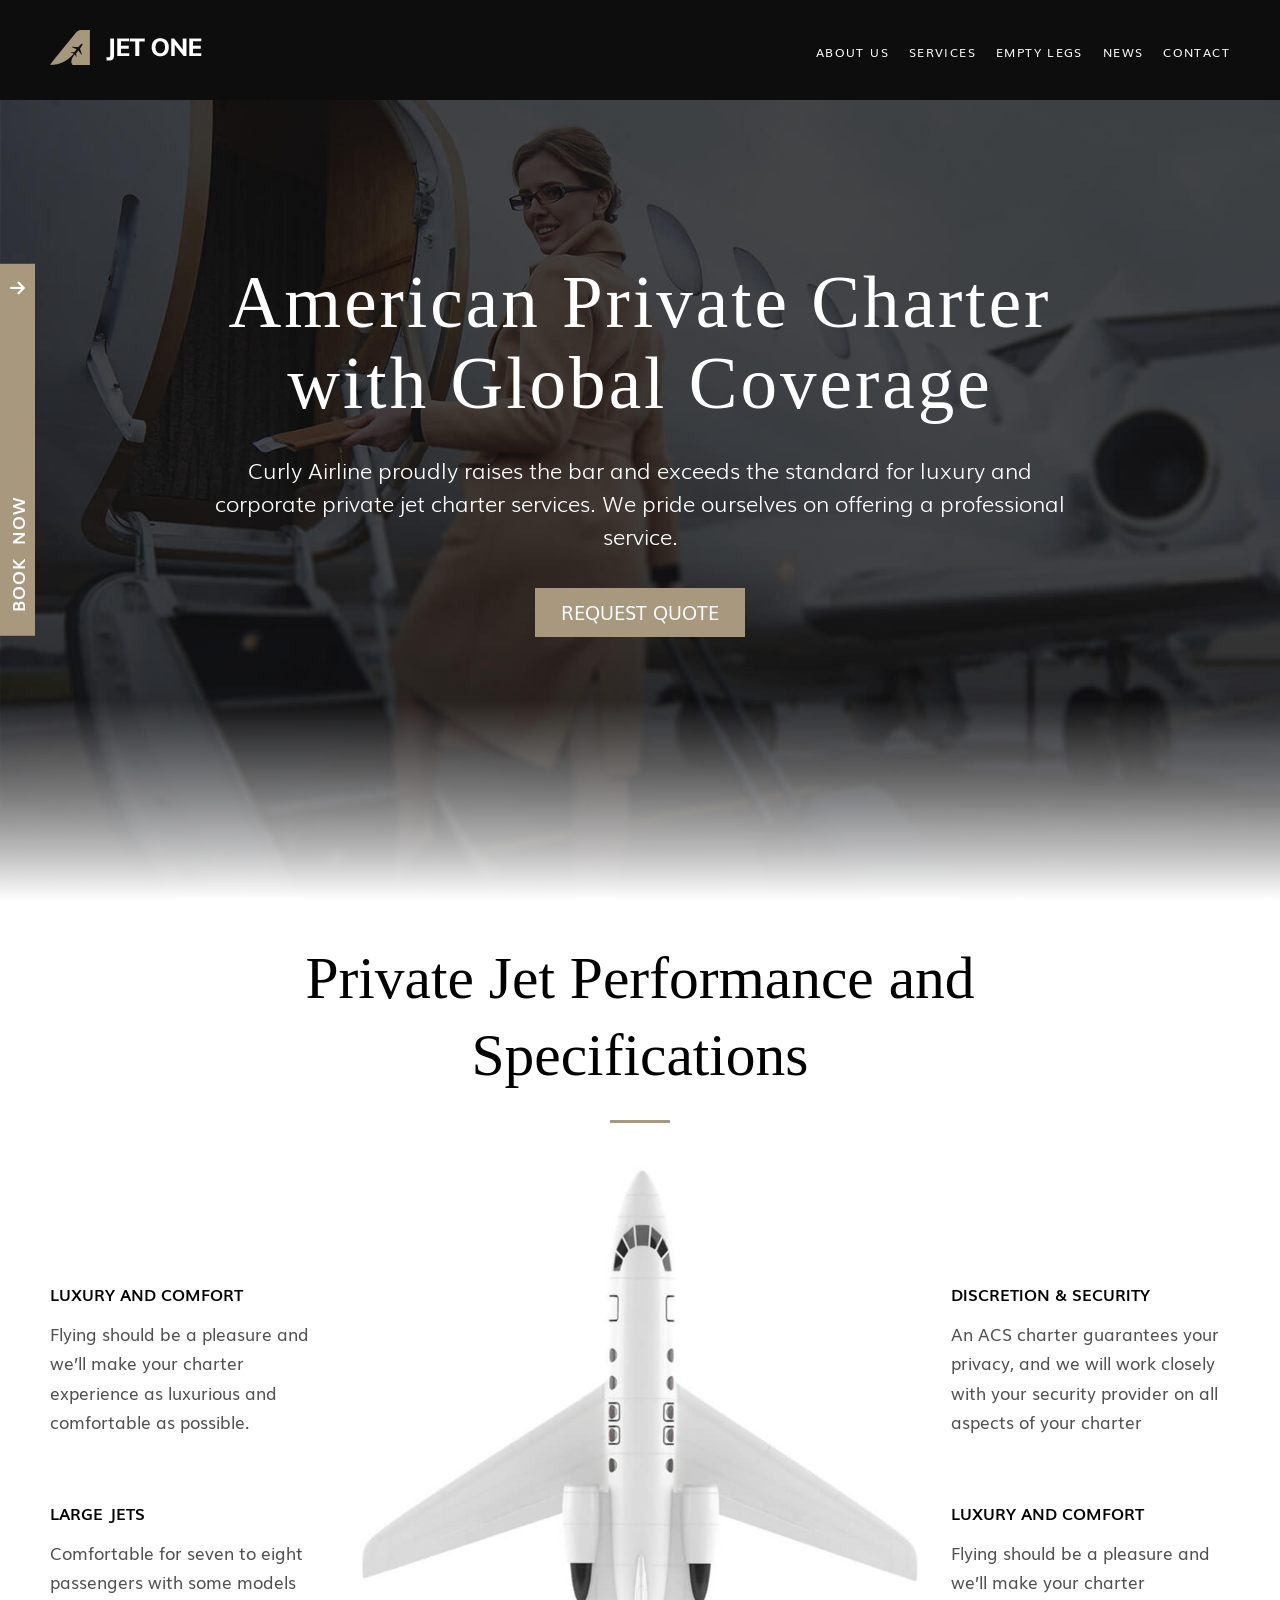
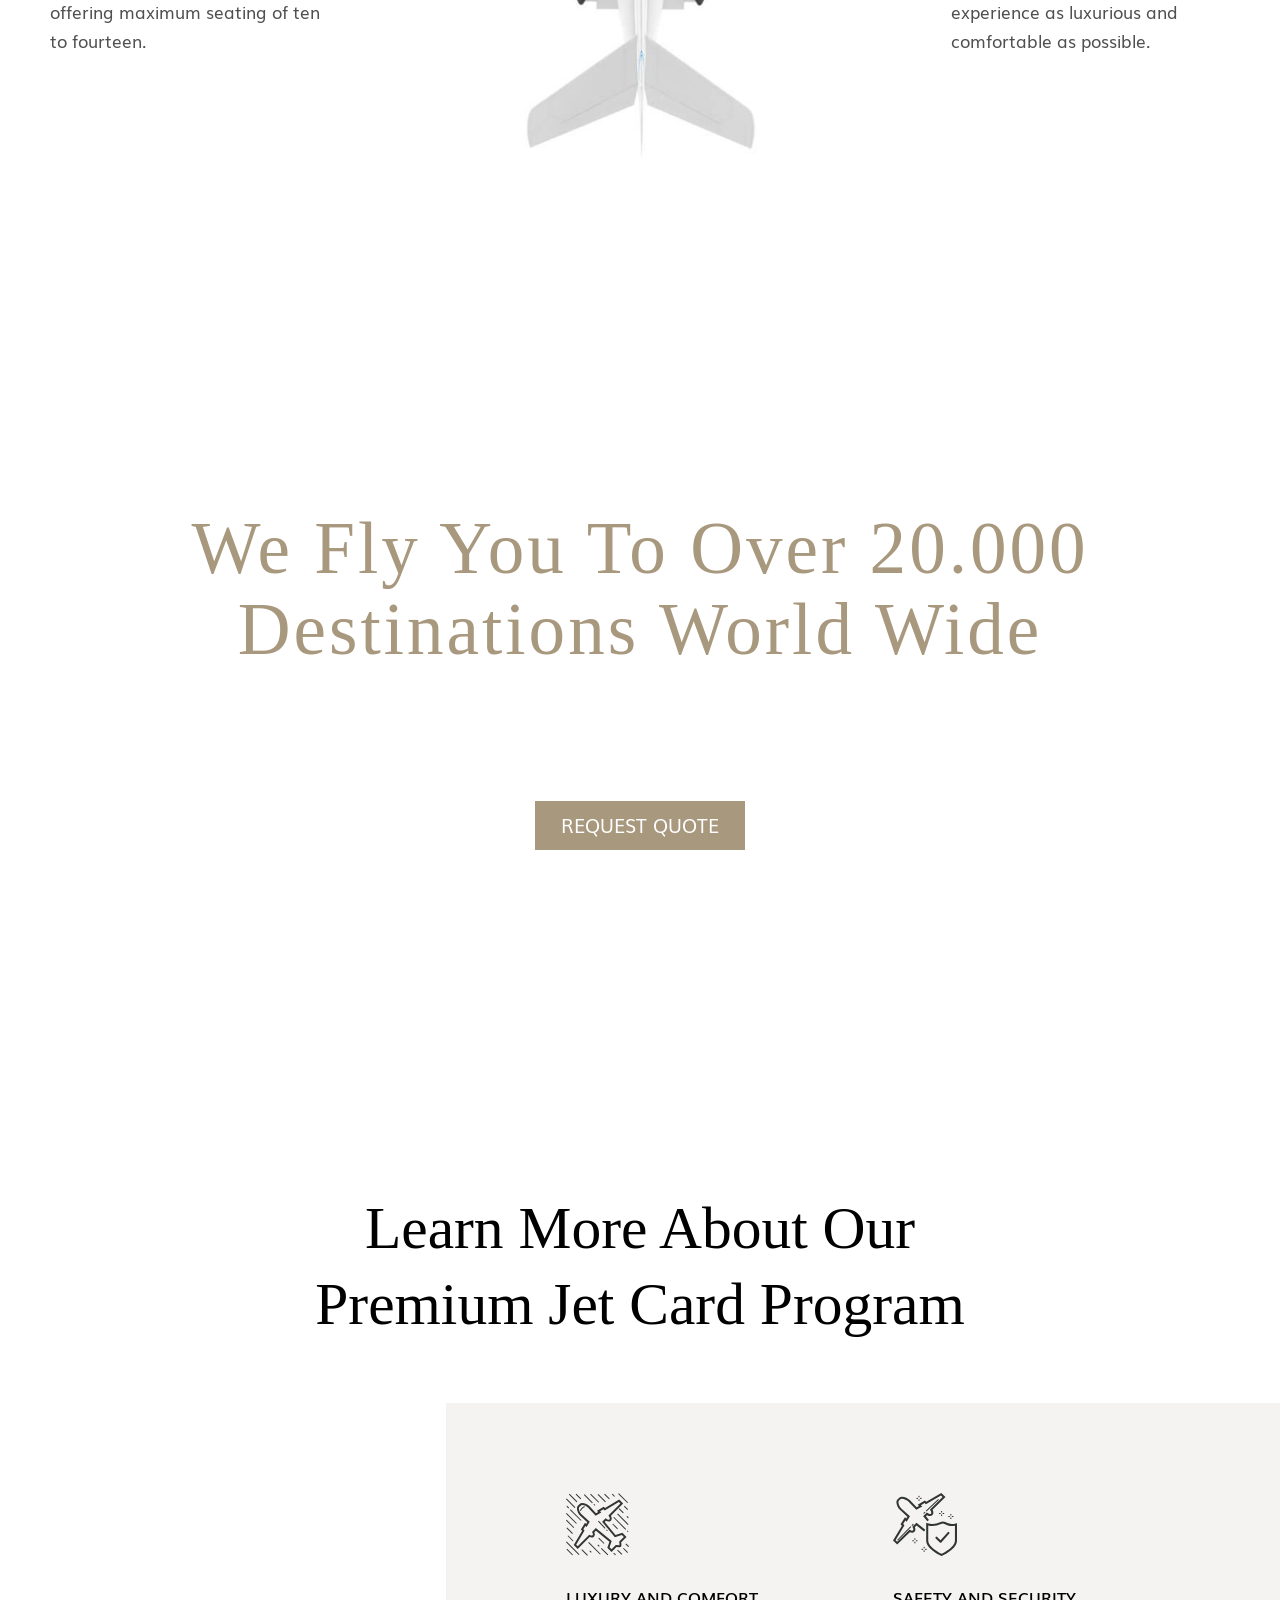
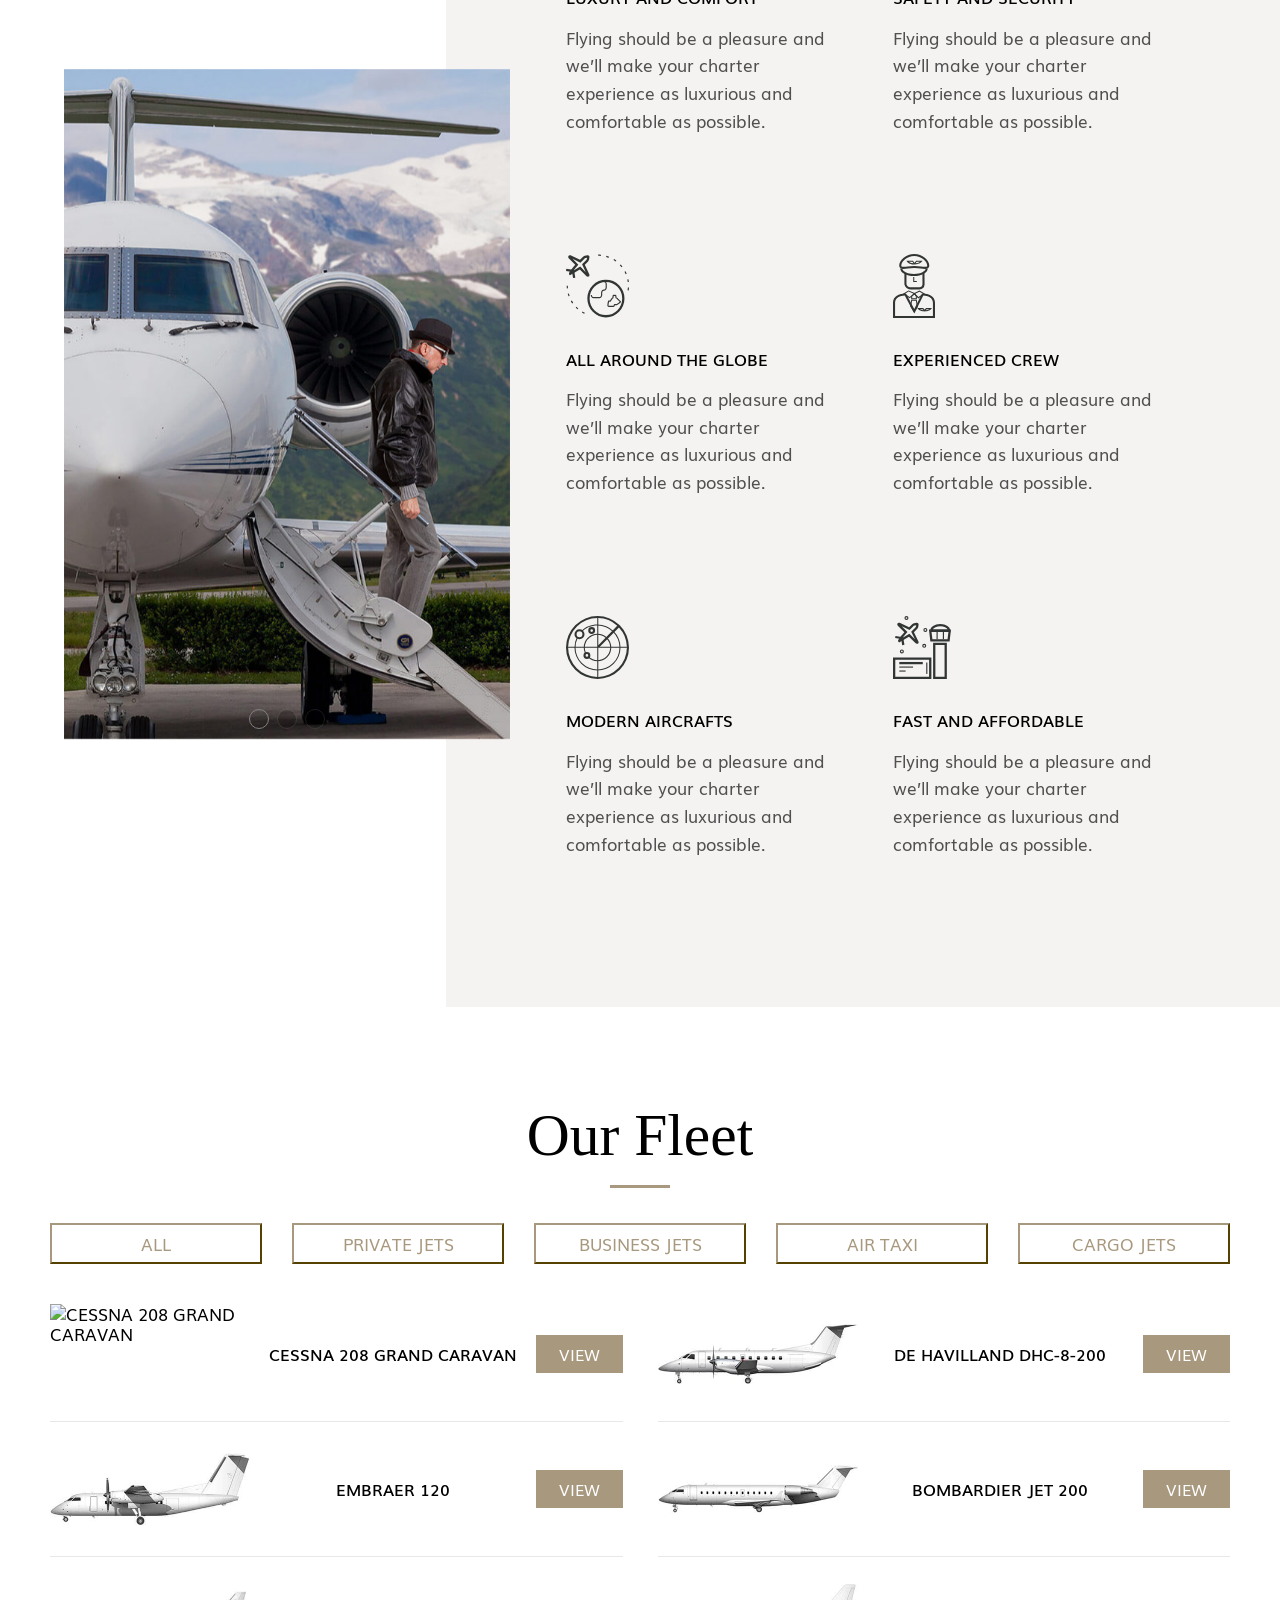
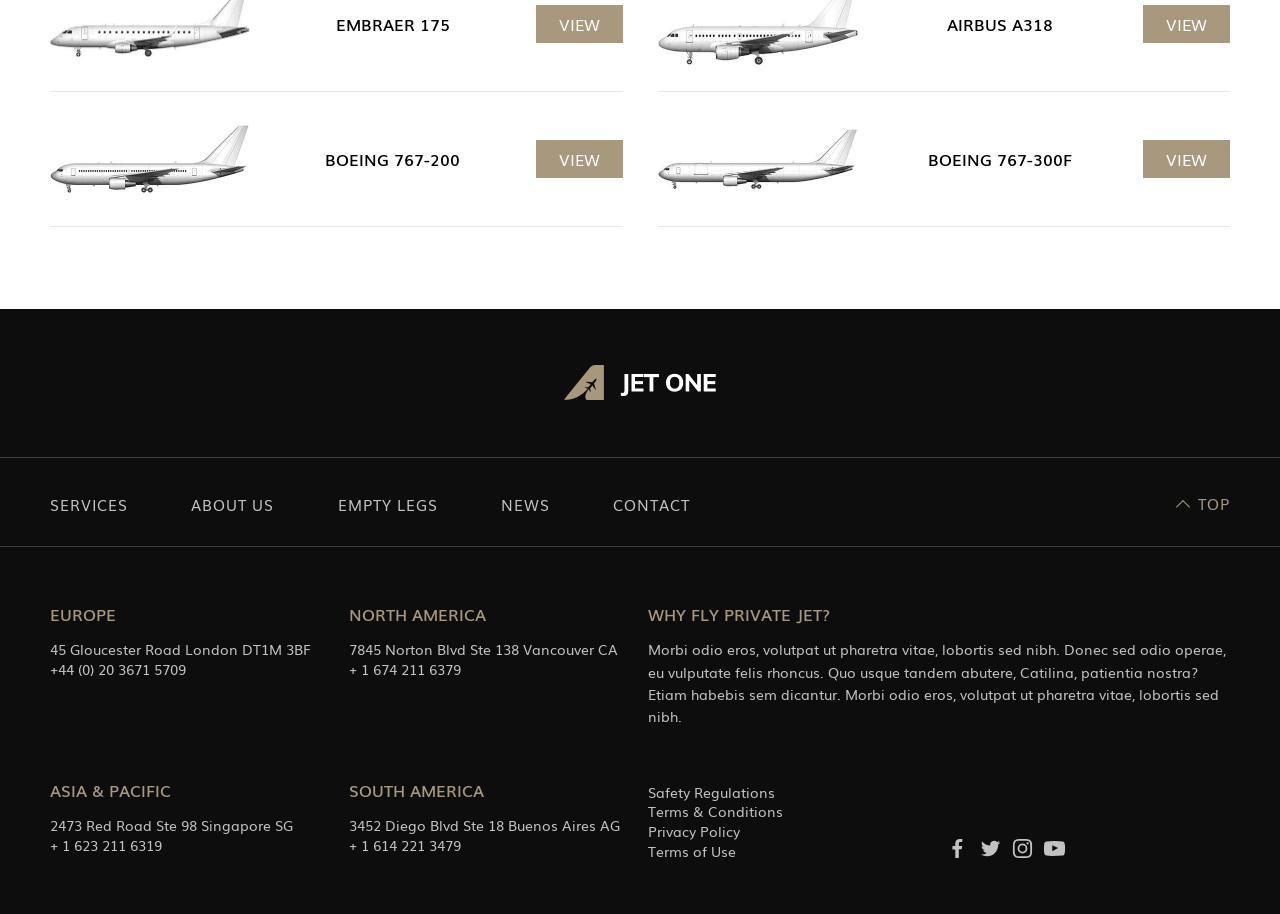
==== commit b0bb2a45: "functionality added" ====
--- a/src/index.html
+++ b/src/index.html
@@ -46,7 +46,7 @@
                       </li>
                       <li>
                         <a
-                          data-goto=".container-third"
+                          data-goto=".parallax-container_third"
                           href="#"
                           class="menu__sub-link"
                           >Our History</a
@@ -110,65 +110,7 @@
         </div>
       </div>
       <main>
-        <div class="container-first parallax-container">
-          <h2 class="container-first__title">
-            American Private Charter with Global Coverage
-          </h2>
-          <p class="container-first__text">
-            Curly Airline proudly raises the bar and exceeds the standard for
-            luxury and corporate private jet charter services. We pride
-            ourselves on offering a professional service.
-          </p>
-          <button class="container-first__button">Request Quote</button>
-        </div>
-        <div class="container-fluid">
-          <div class="width-container">
-            <div class="container-second">
-              <h2 class="container-second__title">
-                Private Jet Performance and Specifications
-              </h2>
-              <div class="flight-info-container flight-info-container_top">
-                <h3 class="flight-info-container__title">LUXURY AND COMFORT</h3>
-                <p class="flight-info-container__text">
-                  Flying should be a pleasure and we’ll make your charter
-                  experience as luxurious and comfortable as possible.
-                </p>
-              </div>
-              <div class="flight-info-container flight-info-container_top">
-                <h3 class="flight-info-container__title">
-                  DISCRETION & SECURITY
-                </h3>
-                <p class="flight-info-container__text">
-                  An ACS charter guarantees your privacy, and we will work
-                  closely with your security provider on all aspects of your
-                  charter
-                </p>
-              </div>
-              <div class="second-container-plane">
-                <img
-                  class="second-container-plane__img"
-                  src="./images/plane-1-768x848.jpeg"
-                  alt="plane"
-                />
-              </div>
-              <div class="flight-info-container">
-                <h3 class="flight-info-container__title">LARGE JETS</h3>
-                <p class="flight-info-container__text">
-                  Comfortable for seven to eight passengers with some models
-                  offering maximum seating of ten to fourteen.
-                </p>
-              </div>
-              <div class="flight-info-container">
-                <h3 class="flight-info-container__title">LUXURY AND COMFORT</h3>
-                <p class="flight-info-container__text">
-                  Flying should be a pleasure and we’ll make your charter
-                  experience as luxurious and comfortable as possible.
-                </p>
-              </div>
-            </div>
-          </div>
-        </div>
-        <div class="form-container">
+        <div class="aside-form-container">
           <form class="form" name="itinery" action="">
             <label class="form__label form__label_sel"
               >From
@@ -206,16 +148,74 @@
             </div>
           </form>
         </div>
-        <div class="container-third parallax-container">
-          <h2 class="container-third__title">
+        <div class="parallax-container parallax-container_first">
+          <h2 class="parallax-container__title parallax-container__title_first">
+            American Private Charter with Global Coverage
+          </h2>
+          <p class="parallax-container__text parallax-container__text_first">
+            Curly Airline proudly raises the bar and exceeds the standard for
+            luxury and corporate private jet charter services. We pride
+            ourselves on offering a professional service.
+          </p>
+          <button class="parallax-container__button">Request Quote</button>
+        </div>
+        <div class="container-fluid">
+          <div class="width-container">
+            <div class="container-second">
+              <h2 class="container-second__title">
+                Private Jet Performance and Specifications
+              </h2>
+              <div class="flight-info-container flight-info-container_top">
+                <h3 class="flight-info-container__title">LUXURY AND COMFORT</h3>
+                <p class="flight-info-container__text">
+                  Flying should be a pleasure and we’ll make your charter
+                  experience as luxurious and comfortable as possible.
+                </p>
+              </div>
+              <div class="flight-info-container flight-info-container_top">
+                <h3 class="flight-info-container__title">
+                  DISCRETION & SECURITY
+                </h3>
+                <p class="flight-info-container__text">
+                  An ACS charter guarantees your privacy, and we will work
+                  closely with your security provider on all aspects of your
+                  charter
+                </p>
+              </div>
+              <div class="second-container-plane">
+                <img
+                  class="second-container-plane__img"
+                  src="./images/plane-1-768x848.jpeg"
+                  alt="plane"
+                />
+              </div>
+              <div class="flight-info-container">
+                <h3 class="flight-info-container__title">LARGE JETS</h3>
+                <p class="flight-info-container__text">
+                  Comfortable for seven to eight passengers with some models
+                  offering maximum seating of ten to fourteen.
+                </p>
+              </div>
+              <div class="flight-info-container">
+                <h3 class="flight-info-container__title">LUXURY AND COMFORT</h3>
+                <p class="flight-info-container__text">
+                  Flying should be a pleasure and we’ll make your charter
+                  experience as luxurious and comfortable as possible.
+                </p>
+              </div>
+            </div>
+          </div>
+        </div>
+        <div class="parallax-container parallax-container_third">
+          <h2 class="parallax-container__title parallax-container__title_third">
             We Fly You To Over 20.000 Destinations World Wide
           </h2>
-          <p class="container-third__text">
+          <p class="parallax-container__text parallax-container__text_third">
             Curly Airline proudly raises the bar and exceeds the standard for
             luxury and corporate private jet charter services. We pride
             ourselves on offering a professional and personalised service.
           </p>
-          <button class="container-third__button">Request Quote</button>
+          <button class="parallax-container__button">Request Quote</button>
         </div>
         <div class="container-fluid">
           <div class="width-container">
@@ -380,6 +380,7 @@
               <div class="container-fleet__tile-container"></div>
             </div>
           </div>
+          <div class="plane-side"></div>
         </div>
       </main>
       <div class="container-fluid container-fluid_footer">
@@ -505,7 +506,8 @@
     <script src="./js/script.js"></script>
     <script src="./js/burger.js"></script>
     <script src="./js/parallax.js"></script>
-    <script src="./js/select.js"></script>
+    <script src="./js/airports.js"></script>
+    <script src="./js/aside-form.js"></script>
     <script src="./js/swiper.js"></script>
     <script src="./js/fleet.js"></script>
   </body>
--- a/src/css/style.css
+++ b/src/css/style.css
@@ -1 +1 @@
-@font-face{font-family:Muli;src:url("../fonts/muli/Muli-Light.ttf");font-weight:300;font-style:normal}@font-face{font-family:Muli;src:url("../fonts/muli/Muli.ttf");font-weight:400;font-style:normal}@font-face{font-family:Muli;src:url("../fonts/muli/Muli-SemiBold.ttf");font-weight:600;font-style:normal}@font-face{font-family:Muli;src:url("../fonts/muli/Muli-Bold.ttf");font-weight:700;font-style:normal}@font-face{font-family:"icomoon";src:url("../fonts/icomoon.eot?8n1qvb");src:url("../fonts/icomoon.eot?8n1qvb#iefix") format("embedded-opentype"),url("../fonts/icomoon.ttf?8n1qvb") format("truetype"),url("../fonts/icomoon.woff?8n1qvb") format("woff"),url("../fonts/icomoon.svg?8n1qvb#icomoon") format("svg");font-weight:normal;font-style:normal;font-display:block}[class^=icon-],[class*=" icon-"]{font-family:"icomoon" !important;font-style:normal;font-weight:normal;font-variant:normal;text-transform:none;line-height:1;-webkit-font-smoothing:antialiased;-moz-osx-font-smoothing:grayscale}.icon-buy:before{content:"";color:#fff}.icon-magnify:before{content:"";color:#fff}.icon-user:before{content:"";color:#fff}/*! normalize.css v8.0.0 | MIT License | github.com/necolas/normalize.css */html{line-height:1.15;-webkit-text-size-adjust:100%}body{margin:0}h1{font-size:2em;margin:.67em 0;margin:0}ul{list-style:none;margin:0;padding:0}hr{box-sizing:content-box;height:0;overflow:visible}pre{font-family:monospace,monospace;font-size:1em}a{background-color:rgba(0,0,0,0)}abbr[title]{border-bottom:none;text-decoration:underline;-webkit-text-decoration:underline dotted;text-decoration:underline dotted}b,strong{font-weight:bolder}code,kbd,samp{font-family:monospace,monospace;font-size:1em}small{font-size:80%}sub,sup{font-size:75%;line-height:0;position:relative;vertical-align:baseline}sub{bottom:-0.25em}sup{top:-0.5em}img{border-style:none}button,input,optgroup,select,textarea{font-family:inherit;font-size:100%;line-height:1.15;margin:0}button,input{overflow:visible}button,select{text-transform:none}button,[type=button],[type=reset],[type=submit]{-webkit-appearance:button}button::-moz-focus-inner,[type=button]::-moz-focus-inner,[type=reset]::-moz-focus-inner,[type=submit]::-moz-focus-inner{border-style:none;padding:0}button:-moz-focusring,[type=button]:-moz-focusring,[type=reset]:-moz-focusring,[type=submit]:-moz-focusring{outline:1px dotted ButtonText}fieldset{padding:.35em .75em .625em}legend{box-sizing:border-box;color:inherit;display:table;max-width:100%;padding:0;white-space:normal}progress{vertical-align:baseline}textarea{overflow:auto}[type=checkbox],[type=radio]{box-sizing:border-box;padding:0}[type=number]::-webkit-inner-spin-button,[type=number]::-webkit-outer-spin-button{height:auto}[type=search]{-webkit-appearance:textfield;outline-offset:-2px}[type=search]::-webkit-search-decoration{-webkit-appearance:none}::-webkit-file-upload-button{-webkit-appearance:button;font:inherit}details{display:block}summary{display:list-item}template{display:none}[hidden]{display:none}input,label,select,button,textarea{margin:0;border:0;padding:0;display:inline-block;vertical-align:middle;white-space:normal;background:none;line-height:1;-webkit-appearance:none}input:focus{outline:0}input,textarea{box-sizing:content-box}*{box-sizing:border-box}html{height:100%;font-family:Muli,sans-serif;font-size:15px}body{height:100%}body._lock{overflow:hidden}.wrapper{min-height:100%;width:100%}.container-fluid{position:relative;background-color:#fff}.container-fluid_header{position:fixed;top:0;z-index:99;background-color:#0d0d0e;width:100%}.container-fluid_footer{background-color:#0d0d0e}.width-container{max-width:1366px;margin:auto;background-color:#fff}.invis{position:absolute !important;height:1px;width:1px;overflow:hidden;clip:rect(1px, 1px, 1px, 1px)}@media screen and (min-width: 576px){html{font-size:16px}}@media screen and (min-width: 1200px){html{font-size:17px}}ul,li{margin:0;padding:0}.header{width:100%;max-width:inherit;padding:30px 15px;background-color:#0d0d0e;display:flex;flex-wrap:wrap;justify-content:space-between;align-items:center;min-height:70px}.header__burger-label{text-transform:uppercase;color:#fff}.header__burger-container::before{display:block}.width-container__header{display:flex;justify-content:space-between}.menu__list>li{position:relative;margin-left:20px;padding:6px 0}.menu__list>li:not(:last-of-type)::after{content:"";display:block;position:absolute;border-top:1px solid rgba(255,255,255,.2);width:100%;right:0;left:0;bottom:-3px}.menu__link{text-decoration:none;color:#fff;text-transform:uppercase;font-size:1.2rem;letter-spacing:.08125rem}.menu__link:hover{transition:color .3s linear;color:#a8987e}.menu__sub-list{position:absolute;top:100%;right:0;background-color:#0d0d0e;padding:15px;min-width:200px}.menu__sub-list>li{margin-bottom:10px;position:relative}.menu__sub-list>li:last-child{margin-bottom:0}.menu__sub-list>li:not(:last-of-type)::after{content:"";display:block;position:absolute;border-top:1px solid rgba(255,255,255,.2);width:100%;right:0;left:0;bottom:-8px}.menu__sub-link{text-decoration:none;color:#fff;text-transform:uppercase;font-size:1rem;letter-spacing:.08125rem}.menu__sub-link:hover{transition:color .15s linear;color:#a8987e}.menu__arrow{display:none}._pc .menu__list>li:hover .menu__sub-list{opacity:1;visibility:visible;transform:translate(0, 0);pointer-events:all}._touch .menu__list>li{display:flex;align-items:center}._touch .menu__link{flex:1 1 auto}._touch .menu__arrow{display:block;width:0;height:0;border-left:5px solid rgba(0,0,0,0);border-right:5px solid rgba(0,0,0,0);border-top:5px solid #fff;margin-left:10px;transition:transform .3s ease}._touch .menu__list>li._active .menu__sub-list{opacity:1;visibility:visible;transform:translate(0, 0);pointer-events:all}._touch .menu__list>li._active .menu__arrow{transform:rotate(-180deg)}@media screen and (max-width: 767px){.menu__icon{display:block;position:relative;z-index:5;width:30px;height:18px;cursor:pointer}.menu__icon>span,.menu__icon::before,.menu__icon::after{left:0;position:absolute;height:10%;width:100%;transition:all .3s ease;background-color:#fff}.menu__icon::before,.menu__icon::after{content:""}.menu__icon>span{top:50%;transform:scale(1) translate(0, -50%)}.menu__icon::before{top:0}.menu__icon::after{bottom:0}.menu__icon._active::before{top:50%;transform:rotate(-45deg) translateY(-50%)}.menu__icon._active span{transform:scale(0) translateY(-50%)}.menu__icon._active::after{bottom:50%;transform:rotate(45deg) translateY(50%)}.menu__nav{position:fixed;top:90px;left:-100%;width:100%;padding:30px 30px 30px;background-color:#0d0d0e;transition:left .3s ease;overflow:auto}.menu__nav._active{left:0}.menu__nav::before{content:"";position:fixed;width:100%;top:0;left:0;height:70px;z-index:2}.menu__list>li{flex-wrap:wrap}.menu__list>li._active .menu__sub-list{display:block}.menu__sub-list{position:relative;flex:1 1 100%;display:none}}@media screen and (min-width: 768px){.menu__list{display:flex;align-items:center}.menu__list>li{padding:10px 0}.menu__list>li:not(:last-of-type)::after{border:none}.menu__link{font-size:.7rem}.menu__sub-link{font-size:.7rem}.menu__sub-list{transform:translate(0px, 10%);opacity:0;visibility:hidden;pointer-events:none;transition:all .3s ease 0s}}.container-first{width:100%;height:100vh;background-image:url(../images/bg/bg-girl.jpeg);background-size:cover;background-attachment:fixed;color:#fff;padding:0 15px;display:flex;flex-direction:column;justify-content:center}.container-first__title{font-family:Prata;font-size:2.8rem;letter-spacing:.05rem;font-weight:400;line-height:1.1;text-align:center;margin:0 0 30px}.container-first__text{font-size:1.15rem;line-height:1.9375rem;text-align:center;font-weight:300;margin:0 0 35px}.container-first__button{display:block;margin:0 auto;border:1px solid #a8987e;background-color:#a8987e;color:#fff;font-weight:400;font-size:1rem;padding:10px 22px;width:-webkit-fit-content;width:-moz-fit-content;width:fit-content;text-transform:uppercase;cursor:pointer}@media screen and (min-width: 768px){.container-first__title{font-size:3.5rem;letter-spacing:.05rem}.container-first__text{font-size:1.2rem;line-height:1.9375rem}}@media screen and (min-width: 992px){.container-first__title{font-size:4rem;letter-spacing:3px;max-width:854px;margin:0 auto 30px}.container-first__text{font-size:1.2rem;max-width:854px;margin:0 auto 35px}.container-first__button{padding:14px 25px}}@media screen and (min-width: 1200px){.container-first__title{font-size:4.3rem}.container-first__text{font-size:1.3rem}.container-first__button{font-size:1.1rem}}.container-second{display:grid;grid-row-gap:60px;padding:40px 15px 50px}.container-second::before{content:"";position:absolute;z-index:5;top:0;left:0;width:100%;height:200px;transform:translateY(-100%);background:linear-gradient(to top, #ffffff 0%, rgba(255, 255, 255, 0.7) 25%, rgba(255, 255, 255, 0.45) 50%, transparent 100%)}.container-second__title{margin:0 0 10px;position:relative;text-align:center;font-family:Prata;font-weight:400;font-size:3rem;line-height:4rem}.container-second__title::after{content:"";display:block;position:absolute;width:60px;border-bottom:3px solid #a8987e;bottom:-30px;left:50%;transform:translateX(-50%)}.flight-info-container__title{text-transform:uppercase;font-size:.95rem;font-weight:700;margin:0 0 15px;color:#000}.flight-info-container__text{font-size:1rem;line-height:1.73rem;font-weight:400;margin:0 0 0;color:#515050}.second-container-plane{width:100%}.second-container-plane__img{width:100%;max-width:100%;height:auto}@media screen and (min-width: 768px){.container-second{grid-template-columns:1fr 2fr 1fr;grid-column-gap:32px;grid-row-gap:68px;padding:40px 15px 50px}.container-second__title{font-size:3.5rem;line-height:4.5rem;margin:auto;max-width:800px;grid-column:1/-1}.flight-info-container_top{align-self:end}.second-container-plane{grid-column:2/3;grid-row:2/4;max-width:650px;justify-self:center}}@media screen and (min-width: 1400px){.container-second{padding:40px 0 50px}}.container-third{width:100%;height:100vh;left:0;top:0;background-image:url(../images/bg/bg-plane-side.jpeg);background-size:cover;background-attachment:fixed;color:#fff;padding:0 15px;display:flex;flex-direction:column;justify-content:center}.container-third__title{font-family:Prata;color:#a8987e;font-size:3rem;letter-spacing:1px;font-weight:400;line-height:1.1;text-align:center;margin:0 0 30px}.container-third__text{color:#fff;font-size:1.15rem;line-height:1.9375rem;text-align:center;font-weight:300;margin:0 0 35px}.container-third__button{display:block;margin:0 auto;border:1px solid #a8987e;background-color:#a8987e;color:#fff;font-weight:400;font-size:1rem;padding:10px 22px;width:-webkit-fit-content;width:-moz-fit-content;width:fit-content;text-transform:uppercase;cursor:pointer}@media screen and (min-width: 768px){.container-third{padding:0 90px}.container-third__title{font-size:3.5rem;max-width:820px;margin:0 auto 30px}.container-third__text{font-size:1.2rem;line-height:1.9375rem}}@media screen and (min-width: 992px){.container-third__title{font-size:4rem;letter-spacing:3px;max-width:920px}.container-third__text{font-size:1.2rem;max-width:1100px;margin:0 auto 35px}.container-third__button{padding:14px 25px}}@media screen and (min-width: 1200px){.container-third__title{font-size:4.3rem}.container-third__text{font-size:1.3rem}.container-third__button{font-size:1.1rem}}.container-fourth{padding:40px 0 0}.container-fourth__title{margin:0 0 35px;padding:0 15px;text-align:center;font-family:Prata;font-weight:400;font-size:3rem;line-height:3.9375rem}.container-fourth__content-container{background-color:#f5f3f1;padding:15px}.container-fourth__info-card-container{background-color:#f5f3f1;padding:50px 35px}.swiper{min-width:0;max-width:400px}.swiper-slide>img{width:100%;max-width:100%}.swiper-pagination{bottom:-50px}.swiper-pagination-bullet{width:20px;height:20px;line-height:20px;font-size:.875rem;border:1px solid gray}.swiper-pagination-bullet-active{background-color:rgba(0,0,0,0)}.info-card{margin-bottom:60px}.info-card__img-container{width:3.75rem;height:3.75rem;margin-bottom:1.875rem}.info-card__img{height:100%;max-width:100%;width:auto}.info-card__title{margin:0 0 1rem;font-size:.94rem;font-weight:600}.info-card__text{margin:0;font-size:1rem;font-weight:400;line-height:1.625rem;color:#515050}@media screen and (min-width: 768px){.container-fourth{padding:60px 0 0}.container-fourth__title{font-size:3.5rem;line-height:4.5rem;max-width:800px;margin:0 auto 60px}.container-fourth__content-container{padding:0;background-color:#fff;display:flex;align-items:center}.container-fourth__info-card-container{padding:90px;display:grid;grid-gap:40px;grid-template-columns:1fr 1fr}.swiper{min-width:300px;max-width:initial;position:relative;left:5%}}@media screen and (min-width: 992px){.container-fourth__info-card-container{padding:90px 120px;grid-gap:60px;flex:2}.swiper{flex:1.5}}.container-fleet{padding:40px 15px 100px}.container-fleet__title{font-family:Prata;font-weight:400;font-size:3rem;line-height:4rem;width:100%;text-align:center;position:relative;margin-bottom:50px}.container-fleet__title::after{content:"";display:block;position:absolute;bottom:-15px;left:50%;transform:translateX(-50%);width:60px;border-bottom:3px solid #a8987e}.container-fleet__btn-list{display:grid;grid-template-columns:repeat(auto-fit, minmax(165px, 1fr));grid-gap:20px;padding-bottom:40px;max-width:1200px;margin:auto}.container-fleet__button{cursor:pointer;color:#a8987e;text-transform:uppercase;padding:10px 20px;border-top:2px solid #a8987e;border-left:2px solid #a8987e;border-right:2px solid #554100;border-bottom:2px solid #554100;width:100%}.container-fleet__button:hover{color:#fff;background-color:#a8987e;transform:scale(1.1);box-shadow:3px 3px 5px #000;transition:transform .5s ease}.container-fleet__tile-container{width:100%;display:grid;margin:auto;grid-gap:30px}.plane-card{position:relative;display:flex;justify-content:space-between;align-items:center;flex-direction:column}.plane-card__img-container{height:100px;max-width:200px;margin-bottom:15px}.plane-card__img-container>img{width:100%;max-width:100%;height:100%;-o-object-fit:contain;object-fit:contain;-o-object-position:center;object-position:center}.plane-card__title{margin:0;color:#000;font-size:.95rem;font-weight:600;margin-bottom:15px}.plane-card__button{display:block;border:1px solid #a8987e;background-color:#a8987e;color:#fff;font-weight:400;font-size:.95rem;padding:10px 22px;width:-webkit-fit-content;width:-moz-fit-content;width:fit-content;text-transform:uppercase;cursor:pointer}.plane-card::after{content:"";width:100%;border-bottom:1px solid rgba(0,0,0,.09);position:absolute;left:0;bottom:-15px}.hidden{display:none}@media screen and (min-width: 576px){.plane-card{flex-direction:row}.plane-card__img-container{margin-bottom:0}.plane-card__title{margin-bottom:0}}@media screen and (min-width: 768px){.container-fleet__title{font-size:3.5rem;line-height:4.5rem}.container-fleet__tile-container{grid-template-columns:1fr 1fr;grid-gap:35px}.plane-card::after{bottom:-17.5px}}@media screen and (min-width: 992px){.container-fleet__btn-list{grid-gap:30px}}@media screen and (min-width: 1400px){.container-fleet{padding:40px 0 100px}}.form-container{width:100%;background-color:#fff;position:fixed;z-index:50;left:-1px;top:50%;transform:translate(-100%, -50%);transition:all .6s ease-in-out}.form{background-color:#fff}.form__aside{display:none}.form__close{position:absolute;cursor:pointer;color:#a8987e;font-size:1.8rem;right:1rem;top:1rem}._open{box-shadow:0 0 20px #000;transform:translate(0, -50%)}.select{box-sizing:border-box;width:100%;position:relative}.select.open .select__backdrop{display:block}.select.open .select__dropdown{display:block}.select.open .select__search{opacity:1;pointer-events:all}.select.open .select__input{border-bottom:none}.select__backdrop{display:none;z-index:2;position:fixed;top:0;bottom:0;right:0;left:0;background:rgba(0,0,0,0)}.select__input{margin:8px 0 30px;border:1px solid #ccc;height:60px;display:flex;align-items:center;justify-content:space-between;padding:0 1rem;cursor:pointer;z-index:-1}.select__dropdown{display:none;position:absolute;border:1px solid #ccc;top:60px;left:0;right:0;max-height:200px;overflow-y:auto;box-shadow:2px 3px 5px rgba(0,0,0,.3);z-index:99}.select__search{box-sizing:border-box;top:0;position:absolute;z-index:99;width:100%;padding:12px;border:1px solid #000;background-color:#f5f3f1;font-size:1rem;opacity:0;pointer-events:none;transition:all 1s}.select__list{margin-top:50px;z-index:99}.select__item{background-color:#fff;padding:1rem;border-bottom:1px solid #ccc;z-index:99}.select__item.selected{background-color:#f5f3f1}.select__item:hover{background-color:#eee;cursor:pointer;transition:background-color .2s ease-in}.form{padding:86px 30px;width:100%;display:grid;grid-column-gap:20px;grid-template-columns:1fr auto}.form__label{display:block;text-transform:uppercase;color:#515050;font-size:.85rem}.form__label>input{box-sizing:border-box}.form__label_sel{grid-column:1/-1}.form__label_date{grid-column:1/-1}.form__label_date>input{width:100%}.form__label_num{grid-column:1/-1}.form__label_num>input{width:100%}.form__input{padding:0 1rem;display:block;margin:8px 0 30px;background:#fff;border:1px solid #ccc;height:60px}.form__submit{margin-top:10px;cursor:pointer;text-transform:uppercase;color:#fff;background:#a8987e;border:1px solid #a8987e;height:60px;width:100%}.danger{border:1px solid red;background-color:rgba(255,0,0,.13)}.danger_select::after{content:"Please select an airport!";display:block;position:absolute;left:0;bottom:-20px;color:red;text-transform:capitalize}.danger_label{position:relative}.danger_label::after{content:"Please enter a valid value!";display:block;position:absolute;left:0;bottom:12px;color:red;text-transform:capitalize}@media screen and (min-width: 576px){.form__label_date{grid-column:1/2}.form__label_num{grid-column:2/-1}.form__submit{grid-column:2/-1}}@media screen and (min-width: 992px){.form__aside{position:absolute;z-index:50;display:block;height:100%;width:35px;top:0;right:0;transform:translateX(100%);background-color:#a8987e;cursor:pointer;color:#fff;padding:15px 0;display:flex;flex-direction:column;justify-content:space-between;align-items:center}.form__aside>span{white-space:nowrap;letter-spacing:1px;word-spacing:7px;transform:rotate(-90deg) translateX(50%);text-transform:uppercase;font-weight:700}.form{grid-template-columns:1fr 1fr auto auto}.form__label_sel{grid-column:initial}.form__label_date{grid-column:3/4}.form__label_num{grid-column:4/5}.form__submit{grid-column:4/5}}@media screen and (min-width: 1200px){.form{padding:95px 86px}}.footer{background-color:#0d0d0e;color:rgba(255,255,255,.75);display:flex;flex-direction:column;padding:0 15px}.footer__logo{display:block;margin:auto;padding:56px 0;max-width:152px}.footer__logo>img{width:100%;max-width:100%;height:auto}.footer__logo::after{content:"";display:block;position:absolute;border-top:1px solid rgba(255,255,255,.2);right:0;left:0;top:148px}.footer-nav{padding:30px 0;text-align:center}.footer-nav__ul{display:grid;grid-template-columns:repeat(2, 1fr);justify-items:center;margin-bottom:38px}.footer-nav__link{font-size:.9375rem;line-height:1.78125rem;letter-spacing:1px;text-transform:uppercase;text-decoration:none;color:rgba(255,255,255,.75)}.footer-nav__top-link{display:flex;justify-content:center;align-items:flex-end;margin:0;font-size:.75rem;letter-spacing:1px;text-transform:uppercase;text-decoration:none;color:#a8987e}.footer-nav__arrow{margin-right:10px;display:block;width:8px;height:8px;border-top:1px solid #a8987e;border-right:1px solid #a8987e;transform:rotate(-45deg)}.footer-nav::after{content:"";display:block;position:absolute;border-top:1px solid rgba(255,255,255,.2);right:0;left:0;top:340px}.footer-bottom{display:grid;grid-template-columns:repeat(2, 1fr);grid-gap:15px;padding:50px 0 15px}.contact-area{margin-bottom:38px}.contact-area__title{text-transform:uppercase;color:#a8987e;font-size:.875rem;margin:0 0 15px;font-weight:600}.contact-area__adress{font-size:.71875rem;font-weight:400;margin:0}.why-us{grid-column:1/3;grid-row:2/3;margin-bottom:38px}.why-us__title{text-transform:uppercase;color:#a8987e;font-size:.875rem;margin:0 0 15px;font-weight:600}.why-us__text{font-size:.71875rem;line-height:1.3125rem;font-weight:400;margin:0}.regulatory-links{margin-bottom:38px}.regulatory-links__link{text-decoration:none;font-size:.71875rem;font-weight:400;margin:0;color:rgba(255,255,255,.75)}.social-links{align-self:end;margin-bottom:38px;display:flex;justify-content:space-between;width:120px}.social-links__link{text-decoration:none}.social-links__svg{display:block;width:20px;height:20px;--spriteColor: rgba(255, 255, 255, 0.75)}@media screen and (min-width: 576px){.footer-nav{display:flex;justify-content:space-between;align-items:center}.footer-nav__ul{flex:1;max-width:640px;display:flex;justify-content:space-between;margin:0}.footer-nav__link{font-size:.75rem}.footer-nav__top-link{margin-left:75px;flex:0}.footer-nav::after{top:237px}.social-links__svg{width:21px;height:21px}}@media screen and (min-width: 768px){.footer-bottom{grid-template-columns:repeat(4, 1fr);padding:56px 0 16px}.why-us{grid-column:3/-1;grid-row:1/2}}@media screen and (min-width: 992px){.footer-nav__link:hover{text-decoration:underline}.footer-nav__top-link:hover{text-decoration:underline}.regulatory-links__link:hover{text-decoration:underline}.social-links__svg:hover{--spriteColor: #a8987e}}@media screen and (min-width: 1200px){.footer-nav__link{font-size:.875rem}.footer-nav__top-link{font-size:.875rem}.footer-nav__arrow{width:10px;height:10px}.contact-area__title{font-size:.9375rem}.contact-area__adress{font-size:.8125rem}.why-us__title{font-size:.9375rem}.why-us__text{font-size:.8125rem}.regulatory-links__link{font-size:.8125rem}.social-links__svg{width:23px;height:23px}}/*# sourceMappingURL=style.css.map */+@font-face{font-family:Muli;src:url("../fonts/muli/Muli-Light.ttf");font-weight:300;font-style:normal}@font-face{font-family:Muli;src:url("../fonts/muli/Muli.ttf");font-weight:400;font-style:normal}@font-face{font-family:Muli;src:url("../fonts/muli/Muli-SemiBold.ttf");font-weight:600;font-style:normal}@font-face{font-family:Muli;src:url("../fonts/muli/Muli-Bold.ttf");font-weight:700;font-style:normal}@font-face{font-family:"icomoon";src:url("../fonts/icomoon.eot?8n1qvb");src:url("../fonts/icomoon.eot?8n1qvb#iefix") format("embedded-opentype"),url("../fonts/icomoon.ttf?8n1qvb") format("truetype"),url("../fonts/icomoon.woff?8n1qvb") format("woff"),url("../fonts/icomoon.svg?8n1qvb#icomoon") format("svg");font-weight:normal;font-style:normal;font-display:block}[class^=icon-],[class*=" icon-"]{font-family:"icomoon" !important;font-style:normal;font-weight:normal;font-variant:normal;text-transform:none;line-height:1;-webkit-font-smoothing:antialiased;-moz-osx-font-smoothing:grayscale}.icon-buy:before{content:"";color:#fff}.icon-magnify:before{content:"";color:#fff}.icon-user:before{content:"";color:#fff}/*! normalize.css v8.0.0 | MIT License | github.com/necolas/normalize.css */html{line-height:1.15;-webkit-text-size-adjust:100%}body{margin:0}h1{font-size:2em;margin:.67em 0;margin:0}ul{list-style:none;margin:0;padding:0}hr{box-sizing:content-box;height:0;overflow:visible}pre{font-family:monospace,monospace;font-size:1em}a{background-color:rgba(0,0,0,0)}abbr[title]{border-bottom:none;text-decoration:underline;-webkit-text-decoration:underline dotted;text-decoration:underline dotted}b,strong{font-weight:bolder}code,kbd,samp{font-family:monospace,monospace;font-size:1em}small{font-size:80%}sub,sup{font-size:75%;line-height:0;position:relative;vertical-align:baseline}sub{bottom:-0.25em}sup{top:-0.5em}img{border-style:none}button,input,optgroup,select,textarea{font-family:inherit;font-size:100%;line-height:1.15;margin:0}button,input{overflow:visible}button,select{text-transform:none}button,[type=button],[type=reset],[type=submit]{-webkit-appearance:button}button::-moz-focus-inner,[type=button]::-moz-focus-inner,[type=reset]::-moz-focus-inner,[type=submit]::-moz-focus-inner{border-style:none;padding:0}button:-moz-focusring,[type=button]:-moz-focusring,[type=reset]:-moz-focusring,[type=submit]:-moz-focusring{outline:1px dotted ButtonText}fieldset{padding:.35em .75em .625em}legend{box-sizing:border-box;color:inherit;display:table;max-width:100%;padding:0;white-space:normal}progress{vertical-align:baseline}textarea{overflow:auto}[type=checkbox],[type=radio]{box-sizing:border-box;padding:0}[type=number]::-webkit-inner-spin-button,[type=number]::-webkit-outer-spin-button{height:auto}[type=search]{-webkit-appearance:textfield;outline-offset:-2px}[type=search]::-webkit-search-decoration{-webkit-appearance:none}::-webkit-file-upload-button{-webkit-appearance:button;font:inherit}details{display:block}summary{display:list-item}template{display:none}[hidden]{display:none}input,label,select,button,textarea{margin:0;border:0;padding:0;display:inline-block;vertical-align:middle;white-space:normal;background:none;line-height:1;-webkit-appearance:none}input:focus{outline:0}input,textarea{box-sizing:content-box}*{box-sizing:border-box}html{height:100%;font-family:Muli,sans-serif;font-size:15px}body{height:100%}body._lock{overflow:hidden}.wrapper{min-height:100%;width:100%}.container-fluid{position:relative;background-color:#fff}.container-fluid_header{position:fixed;top:0;z-index:99;background-color:#0d0d0e;width:100%}.container-fluid_footer{background-color:#0d0d0e}.width-container{max-width:1366px;margin:auto;background-color:#fff}.invis{position:absolute !important;height:1px;width:1px;overflow:hidden;clip:rect(1px, 1px, 1px, 1px)}@media screen and (min-width: 576px){html{font-size:16px}}@media screen and (min-width: 1200px){html{font-size:17px}}ul,li{margin:0;padding:0}.header{width:100%;max-width:inherit;padding:30px 15px;background-color:#0d0d0e;display:flex;flex-wrap:wrap;justify-content:space-between;align-items:center;min-height:70px}.header__burger-label{text-transform:uppercase;color:#fff}.header__burger-container::before{display:block}.width-container__header{display:flex;justify-content:space-between}.menu__list>li{position:relative;margin-left:20px;padding:6px 0}.menu__list>li:not(:last-of-type)::after{content:"";display:block;position:absolute;border-top:1px solid rgba(255,255,255,.2);width:100%;right:0;left:0;bottom:-3px}.menu__link{text-decoration:none;color:#fff;text-transform:uppercase;font-size:1.2rem;letter-spacing:.08125rem}.menu__link:hover{transition:color .3s linear;color:#a8987e}.menu__sub-list{position:absolute;top:100%;right:0;background-color:#0d0d0e;padding:15px;min-width:200px}.menu__sub-list>li{margin-bottom:10px;position:relative}.menu__sub-list>li:last-child{margin-bottom:0}.menu__sub-list>li:not(:last-of-type)::after{content:"";display:block;position:absolute;border-top:1px solid rgba(255,255,255,.2);width:100%;right:0;left:0;bottom:-8px}.menu__sub-link{text-decoration:none;color:#fff;text-transform:uppercase;font-size:1rem;letter-spacing:.08125rem}.menu__sub-link:hover{transition:color .15s linear;color:#a8987e}.menu__arrow{display:none}._pc .menu__list>li:hover .menu__sub-list{opacity:1;visibility:visible;transform:translate(0, 0);pointer-events:all}._touch .menu__list>li{display:flex;align-items:center}._touch .menu__link{flex:1 1 auto}._touch .menu__arrow{display:block;width:0;height:0;border-left:5px solid rgba(0,0,0,0);border-right:5px solid rgba(0,0,0,0);border-top:5px solid #fff;margin-left:10px;transition:transform .3s ease}._touch .menu__list>li._active .menu__sub-list{opacity:1;visibility:visible;transform:translate(0, 0);pointer-events:all}._touch .menu__list>li._active .menu__arrow{transform:rotate(-180deg)}@media screen and (max-width: 767px){.menu__icon{display:block;position:relative;z-index:5;width:30px;height:18px;cursor:pointer}.menu__icon>span,.menu__icon::before,.menu__icon::after{left:0;position:absolute;height:10%;width:100%;transition:all .3s ease;background-color:#fff}.menu__icon::before,.menu__icon::after{content:""}.menu__icon>span{top:50%;transform:scale(1) translate(0, -50%)}.menu__icon::before{top:0}.menu__icon::after{bottom:0}.menu__icon._active::before{top:50%;transform:rotate(-45deg) translateY(-50%)}.menu__icon._active span{transform:scale(0) translateY(-50%)}.menu__icon._active::after{bottom:50%;transform:rotate(45deg) translateY(50%)}.menu__nav{position:fixed;top:90px;left:-100%;width:100%;padding:30px 30px 30px;background-color:#0d0d0e;transition:left .3s ease;overflow:auto}.menu__nav._active{left:0}.menu__nav::before{content:"";position:fixed;width:100%;top:0;left:0;height:70px;z-index:2}.menu__list>li{flex-wrap:wrap}.menu__list>li._active .menu__sub-list{display:block}.menu__sub-list{position:relative;flex:1 1 100%;display:none}}@media screen and (min-width: 768px){.header{width:100%;max-width:inherit;padding:30px 30px}.menu__list{display:flex;align-items:center}.menu__list>li{padding:10px 0}.menu__list>li:not(:last-of-type)::after{border:none}.menu__link{font-size:.7rem}.menu__sub-link{font-size:.7rem}.menu__sub-list{transform:translate(0px, 10%);opacity:0;visibility:hidden;pointer-events:none;transition:all .3s ease 0s}}@media screen and (min-width: 992px){.header{padding:30px 50px}}@media screen and (min-width: 1400px){.header{padding:30px 0}}.aside-form-container{width:100%;background-color:#fff;position:fixed;z-index:50;left:-1px;top:50%;transform:translate(0, -50%);left:-100%;transition:left .6s ease-in-out}.form{background-color:#fff}.form__aside{display:none}.form__close{position:absolute;cursor:pointer;color:#a8987e;font-size:1.8rem;right:1rem;top:1rem}._open{box-shadow:0 0 20px #000;left:0}.select{box-sizing:border-box;width:100%;position:relative}.select.open .select__backdrop{display:block}.select.open .select__dropdown{display:block}.select.open .select__search{opacity:1;pointer-events:all}.select.open .select__input{border-bottom:none}.select__backdrop{display:none;z-index:2;position:fixed;top:0;bottom:0;right:0;left:0;background:rgba(0,0,0,0)}.select__input{margin:8px 0 30px;border:1px solid #ccc;height:60px;display:flex;align-items:center;justify-content:space-between;padding:0 1rem;cursor:pointer;z-index:-1}.select__dropdown{display:none;position:absolute;border:1px solid #ccc;top:60px;left:0;right:0;max-height:200px;overflow-y:auto;box-shadow:2px 3px 5px rgba(0,0,0,.3);z-index:99}.select__search{box-sizing:border-box;top:0;position:absolute;z-index:99;width:100%;padding:12px;border:1px solid #000;background-color:#f5f3f1;font-size:1rem;opacity:0;pointer-events:none;transition:all 1s}.select__list{margin-top:50px;z-index:99}.select__item{background-color:#fff;padding:1rem;border-bottom:1px solid #ccc;z-index:99}.select__item.selected{background-color:#f5f3f1}.select__item:hover{background-color:#eee;cursor:pointer;transition:background-color .2s ease-in}.form{padding:86px 30px;width:100%;display:grid;grid-column-gap:20px;grid-template-columns:1fr auto}.form__label{display:block;text-transform:uppercase;color:#515050;font-size:.85rem}.form__label>input{box-sizing:border-box}.form__label_sel{grid-column:1/-1}.form__label_date{grid-column:1/-1}.form__label_date>input{width:100%}.form__label_num{grid-column:1/-1}.form__label_num>input{width:100%}.form__input{padding:0 1rem;display:block;margin:8px 0 30px;background:#fff;border:1px solid #ccc;height:60px}.form__submit{margin-top:10px;cursor:pointer;text-transform:uppercase;color:#fff;background:#a8987e;border:1px solid #a8987e;height:60px;width:100%;transition:all .3s ease}.form__submit:hover{transform:scale(1.1);box-shadow:3px 3px 5px #000}.danger{border:1px solid red !important;background-color:rgba(255,0,0,.13) !important}.danger_select::after{content:"Please select an airport!";display:block;position:absolute;left:0;bottom:-20px;color:red;text-transform:capitalize}.danger_label{position:relative}.danger_label::after{content:"Please enter a valid value!";display:block;position:absolute;left:0;bottom:12px;color:red;text-transform:capitalize}@media screen and (min-width: 576px){.form__label_date{grid-column:1/2}.form__label_num{grid-column:2/-1}.form__submit{grid-column:2/-1}}@media screen and (min-width: 992px){.form__aside{position:absolute;z-index:50;display:block;height:100%;width:35px;top:0;right:0;transform:translateX(100%);background-color:#a8987e;cursor:pointer;color:#fff;padding:15px 0;display:flex;flex-direction:column;justify-content:space-between;align-items:center;transition:all .3s ease}.form__aside:hover{color:#000}.form__aside:hover{background-color:#a8987e;box-shadow:0 0 5px #000}.form__aside>span{white-space:nowrap;letter-spacing:1px;word-spacing:7px;transform:rotate(-90deg) translateX(50%);text-transform:uppercase;font-weight:700}.form{grid-template-columns:1fr 1fr auto auto}.form__label_sel{grid-column:initial}.form__label_date{grid-column:3/4}.form__label_num{grid-column:4/5}.form__submit{grid-column:4/5}}@media screen and (min-width: 1200px){.form{padding:95px 86px}}.parallax-container{width:100%;height:100vh;background-size:cover;background-attachment:fixed;color:#fff;padding:0 15px;display:flex;flex-direction:column;justify-content:center}.parallax-container_first{background-image:url(../images/bg/bg-girl.jpeg)}.parallax-container_third{background-image:url(../images/bg/bg-plane-side.jpeg)}.parallax-container__title{font-family:Prata;font-size:3rem;letter-spacing:.05rem;font-weight:400;line-height:1.1;text-align:center;margin:0 0 30px}.parallax-container__title_first{color:#fff}.parallax-container__title_third{color:#a8987e}.parallax-container__text{color:#fff;font-size:1.15rem;line-height:1.9375rem;text-align:center;font-weight:300;margin:0 0 35px}.parallax-container__button{display:block;margin:0 auto;border:1px solid #a8987e;background-color:#a8987e;color:#fff;font-weight:400;font-size:1rem;padding:10px 22px;width:-webkit-fit-content;width:-moz-fit-content;width:fit-content;text-transform:uppercase;cursor:pointer;transition:all .3s ease}.parallax-container__button:hover{transform:scale(1.1);box-shadow:3px 3px 5px #000}@media screen and (min-width: 768px){.parallax-container{padding:0 30px}.parallax-container_third{padding:0 90px}.parallax-container__title{font-size:3.5rem;margin:0 auto 30px}.parallax-container__title_third{max-width:820px}.parallax-container__text{font-size:1.2rem;line-height:1.9375rem}}@media screen and (min-width: 992px){.parallax-container{padding:0 50px}.parallax-container__title{font-size:4rem;letter-spacing:3px}.parallax-container__title_first{max-width:854px}.parallax-container__title_third{max-width:920px}.parallax-container__text{font-size:1.2rem;margin:0 auto 35px}.parallax-container__text_first{max-width:854px}.parallax-container__text_third{max-width:1100px}.parallax-container__button{padding:14px 25px}}@media screen and (min-width: 1200px){.parallax-container__title{font-size:4.3rem}.parallax-container__text{font-size:1.3rem}.parallax-container__button{font-size:1.1rem}}@media screen and (min-width: 1400px){.parallax-container{padding:0}}.container-second{min-height:100vh;display:grid;grid-row-gap:60px;padding:40px 15px 50px}.container-second::before{content:"";position:absolute;z-index:5;top:0;left:0;width:100%;height:200px;transform:translateY(-100%);background:linear-gradient(to top, #ffffff 0%, rgba(255, 255, 255, 0.7) 25%, rgba(255, 255, 255, 0.45) 50%, transparent 100%)}.container-second__title{margin:0 0 10px;position:relative;text-align:center;font-family:Prata;font-weight:400;font-size:3rem;line-height:4rem}.container-second__title::after{content:"";display:block;position:absolute;width:60px;border-bottom:3px solid #a8987e;bottom:-30px;left:50%;transform:translateX(-50%)}.flight-info-container__title{text-transform:uppercase;font-size:.95rem;font-weight:700;margin:0 0 15px;color:#000}.flight-info-container__text{font-size:1rem;line-height:1.73rem;font-weight:400;margin:0 0 0;color:#515050}.second-container-plane{position:relative;bottom:-100%;width:100%;max-width:500px;margin:auto;-webkit-animation:moveup 1s ease;animation:moveup 1s ease;-webkit-animation-fill-mode:forwards;animation-fill-mode:forwards}.second-container-plane__img{width:100%;max-width:100%;height:auto}@-webkit-keyframes moveup{0%{bottom:-100%}100%{bottom:0}}@keyframes moveup{0%{bottom:-100%}100%{bottom:0}}@media screen and (min-width: 768px){.container-second{grid-template-columns:1fr 2fr 1fr;grid-column-gap:32px;grid-row-gap:68px;padding:40px 30px 50px}.container-second__title{font-size:3.5rem;line-height:4.5rem;margin:auto;max-width:800px;grid-column:1/-1}.flight-info-container_top{align-self:end}.second-container-plane{grid-column:2/3;grid-row:2/4;max-width:650px;justify-self:center}}@media screen and (min-width: 992px){.container-second{padding:40px 50px 50px}}@media screen and (min-width: 1400px){.container-second{padding:40px 0 50px}}.container-fourth{padding:40px 0 0}.container-fourth__title{margin:0 0 35px;padding:0 15px;text-align:center;font-family:Prata;font-weight:400;font-size:3rem;line-height:3.9375rem}.container-fourth__content-container{background-color:#f5f3f1;padding:15px}.container-fourth__info-card-container{background-color:#f5f3f1;padding:50px 35px}.swiper{min-width:0;max-width:400px}.swiper-slide>img{width:100%;max-width:100%}.swiper-pagination{bottom:-50px}.swiper-pagination-bullet{width:20px;height:20px;line-height:20px;font-size:.875rem;border:1px solid gray}.swiper-pagination-bullet-active{background-color:rgba(0,0,0,0)}.info-card{margin-bottom:60px}.info-card__img-container{width:3.75rem;height:3.75rem;margin-bottom:1.875rem}.info-card__img{height:100%;max-width:100%;width:auto}.info-card__title{margin:0 0 1rem;font-size:.94rem;font-weight:600}.info-card__text{margin:0;font-size:1rem;font-weight:400;line-height:1.625rem;color:#515050}@media screen and (min-width: 768px){.container-fourth{padding:60px 0 0}.container-fourth__title{font-size:3.5rem;line-height:4.5rem;max-width:800px;margin:0 auto 60px}.container-fourth__content-container{padding:0;background-color:#fff;display:flex;align-items:center}.container-fourth__info-card-container{padding:90px;display:grid;grid-gap:40px;grid-template-columns:1fr 1fr}.swiper{min-width:300px;max-width:initial;position:relative;left:5%}}@media screen and (min-width: 992px){.container-fourth__info-card-container{padding:90px 120px;grid-gap:60px;flex:2}.swiper{flex:1.5}}.container-fleet{padding:40px 15px 100px}.container-fleet__title{font-family:Prata;font-weight:400;font-size:3rem;line-height:4rem;width:100%;text-align:center;position:relative;margin-bottom:50px}.container-fleet__title::after{content:"";display:block;position:absolute;bottom:-15px;left:50%;transform:translateX(-50%);width:60px;border-bottom:3px solid #a8987e}.container-fleet__btn-list{display:grid;grid-template-columns:repeat(auto-fit, minmax(165px, 1fr));grid-gap:20px;padding-bottom:40px;max-width:1200px;margin:auto}.container-fleet__button{cursor:pointer;color:#a8987e;text-transform:uppercase;padding:10px 20px;border-top:2px solid #a8987e;border-left:2px solid #a8987e;border-right:2px solid #554100;border-bottom:2px solid #554100;width:100%;transition:transform .3s ease}.container-fleet__button:hover{color:#fff;background-color:#a8987e;transform:scale(1.1);box-shadow:3px 3px 5px #000}.container-fleet__tile-container{width:100%;display:grid;margin:auto;grid-gap:30px}.plane-card{position:relative;display:flex;justify-content:space-between;align-items:center;flex-direction:column}.plane-card__img-container{height:100px;max-width:200px;margin-bottom:15px}.plane-card__img-container>img{width:100%;max-width:100%;height:100%;-o-object-fit:contain;object-fit:contain;-o-object-position:center;object-position:center}.plane-card__title{margin:0;color:#000;font-size:.95rem;font-weight:600;margin-bottom:15px}.plane-card__button{display:block;border:1px solid #a8987e;background-color:#a8987e;color:#fff;font-weight:400;font-size:.95rem;padding:10px 22px;width:-webkit-fit-content;width:-moz-fit-content;width:fit-content;text-transform:uppercase;cursor:pointer;transition:all .2s ease}.plane-card__button:hover{transform:scale(1.1);box-shadow:3px 3px 5px #000}.plane-card::after{content:"";width:100%;border-bottom:1px solid rgba(0,0,0,.09);position:absolute;left:0;bottom:-15px}.hidden{display:none}@media screen and (min-width: 576px){.plane-card{flex-direction:row}.plane-card__img-container{margin-bottom:0}.plane-card__title{margin-bottom:0}}@media screen and (min-width: 768px){.container-fleet{padding:40px 30px 100px}.container-fleet__title{font-size:3.5rem;line-height:4.5rem}.container-fleet__tile-container{grid-template-columns:1fr 1fr;grid-gap:35px}.plane-card::after{bottom:-17.5px}}@media screen and (min-width: 992px){.container-fleet{padding:40px 50px 100px}.container-fleet__btn-list{grid-gap:30px}}@media screen and (min-width: 1400px){.container-fleet{padding:40px 0 100px}}.footer{background-color:#0d0d0e;color:rgba(255,255,255,.75);display:flex;flex-direction:column;padding:0 15px}.footer__logo{display:block;margin:auto;padding:56px 0;max-width:152px}.footer__logo>img{width:100%;max-width:100%;height:auto}.footer__logo::after{content:"";display:block;position:absolute;border-top:1px solid rgba(255,255,255,.2);right:0;left:0;top:148px}.footer-nav{padding:30px 0;text-align:center}.footer-nav__ul{display:grid;grid-template-columns:repeat(2, 1fr);justify-items:center;margin-bottom:38px}.footer-nav__link{font-size:.9375rem;line-height:1.78125rem;letter-spacing:1px;text-transform:uppercase;text-decoration:none;color:rgba(255,255,255,.75)}.footer-nav__top-link{display:flex;justify-content:center;align-items:flex-end;margin:0;font-size:.75rem;letter-spacing:1px;text-transform:uppercase;text-decoration:none;color:#a8987e}.footer-nav__arrow{margin-right:10px;display:block;width:8px;height:8px;border-top:1px solid #a8987e;border-right:1px solid #a8987e;transform:rotate(-45deg)}.footer-nav::after{content:"";display:block;position:absolute;border-top:1px solid rgba(255,255,255,.2);right:0;left:0;top:340px}.footer-bottom{display:grid;grid-template-columns:repeat(2, 1fr);grid-gap:15px;padding:50px 0 15px}.contact-area{margin-bottom:38px}.contact-area__title{text-transform:uppercase;color:#a8987e;font-size:.875rem;margin:0 0 15px;font-weight:600}.contact-area__adress{font-size:.71875rem;font-weight:400;margin:0}.why-us{grid-column:1/3;grid-row:2/3;margin-bottom:38px}.why-us__title{text-transform:uppercase;color:#a8987e;font-size:.875rem;margin:0 0 15px;font-weight:600}.why-us__text{font-size:.71875rem;line-height:1.3125rem;font-weight:400;margin:0}.regulatory-links{margin-bottom:38px}.regulatory-links__link{text-decoration:none;font-size:.71875rem;font-weight:400;margin:0;color:rgba(255,255,255,.75)}.social-links{align-self:end;margin-bottom:38px;display:flex;justify-content:space-between;width:120px}.social-links__link{text-decoration:none}.social-links__svg{display:block;width:20px;height:20px;--spriteColor: rgba(255, 255, 255, 0.75)}@media screen and (min-width: 576px){.footer-nav{display:flex;justify-content:space-between;align-items:center}.footer-nav__ul{flex:1;max-width:640px;display:flex;justify-content:space-between;margin:0}.footer-nav__link{font-size:.75rem}.footer-nav__top-link{margin-left:75px;flex:0}.footer-nav::after{top:237px}.social-links__svg{width:21px;height:21px}}@media screen and (min-width: 768px){.footer{padding:0 30px}.footer-bottom{grid-template-columns:repeat(4, 1fr);padding:56px 0 16px}.why-us{grid-column:3/-1;grid-row:1/2}}@media screen and (min-width: 992px){.footer{padding:0 50px}.footer-nav__link:hover{text-decoration:underline}.footer-nav__top-link:hover{text-decoration:underline}.regulatory-links__link:hover{text-decoration:underline}.social-links__svg:hover{--spriteColor: #a8987e}}@media screen and (min-width: 1200px){.footer-nav__link{font-size:.875rem}.footer-nav__top-link{font-size:.875rem}.footer-nav__arrow{width:10px;height:10px}.contact-area__title{font-size:.9375rem}.contact-area__adress{font-size:.8125rem}.why-us__title{font-size:.9375rem}.why-us__text{font-size:.8125rem}.regulatory-links__link{font-size:.8125rem}.social-links__svg{width:23px;height:23px}}@media screen and (min-width: 1400px){.footer{padding:0 0}}*{box-sizing:border-box}.reg-wrapper{min-height:100vh;display:flex;flex-direction:column;padding:0 20px;margin:0 auto;width:100%;background-color:#fff;font-family:Prata}.reg-header{padding:20px 0;background-color:#fff}.reg-header__logo{width:150px}.reg-header__logo>a>img{width:100%;max-width:100%}.reg-main{padding:20px 0;flex:2}.reg-main__title{margin:0 0 32px;font-weight:400;font-size:2.1875rem}.reg-form__submit{cursor:pointer;text-transform:capitalize;color:#fff;background:#a8987e;padding:10px 24px;font-size:1.1rem;transition:all .3s ease;max-width:100px}.reg-form__submit:hover{transform:scale(1.1);box-shadow:3px 3px 5px #000}.input-box{position:relative;margin-bottom:40px;color:#515050;text-transform:capitalize;font-weight:400}.input-box__label{display:block;font-size:1.15rem}.input-box__input{box-sizing:border-box;display:block;margin-top:15px;border:1px solid #ccc;padding:7px 12px;font-size:1rem;width:100%;max-width:100%}.input-box__error{font-family:Muli,sans-serif;font-weight:300;font-size:.9rem;bottom:-22px;position:absolute;color:red;display:none;text-transform:lowercase}.input-box__error:first-letter{text-transform:uppercase}.input-box textarea{resize:none;outline:none}.visible{display:block}.reg-footer{padding:40px 0 40px;background-color:#fff}.reg-footer__span{font-family:Muli,sans-serif;font-weight:300;font-size:.9rem}.reg-footer__span>a{text-decoration:none;color:#a8987e}@media screen and (min-width: 576px){.reg-header{padding:80px 0 60px}.reg-form{display:grid;grid-column-gap:20px;grid-template-areas:"first-name last-name" "email tel" "adress adress" "info info"}.input-box_first-name{grid-area:first-name}.input-box_last-name{grid-area:last-name}.input-box_email{grid-area:email}.input-box_tel{grid-area:tel}.input-box_adress{grid-area:adress}.input-box_aditional{grid-area:info}}@media screen and (min-width: 768px){.reg-wrapper{padding:0 50px}}@media screen and (min-width: 992px){.reg-body{display:flex;overflow:hidden}.reg-bg{height:100%;flex-basis:50%;background:url(../images/bg/BusinessPeopleWorkingInPrivateJet_full-1.jpeg) no-repeat;background-size:cover}.reg-wrapper{flex-basis:50%;overflow-y:auto}.reg-header{padding:80px 0 60px}}/*# sourceMappingURL=style.css.map */
